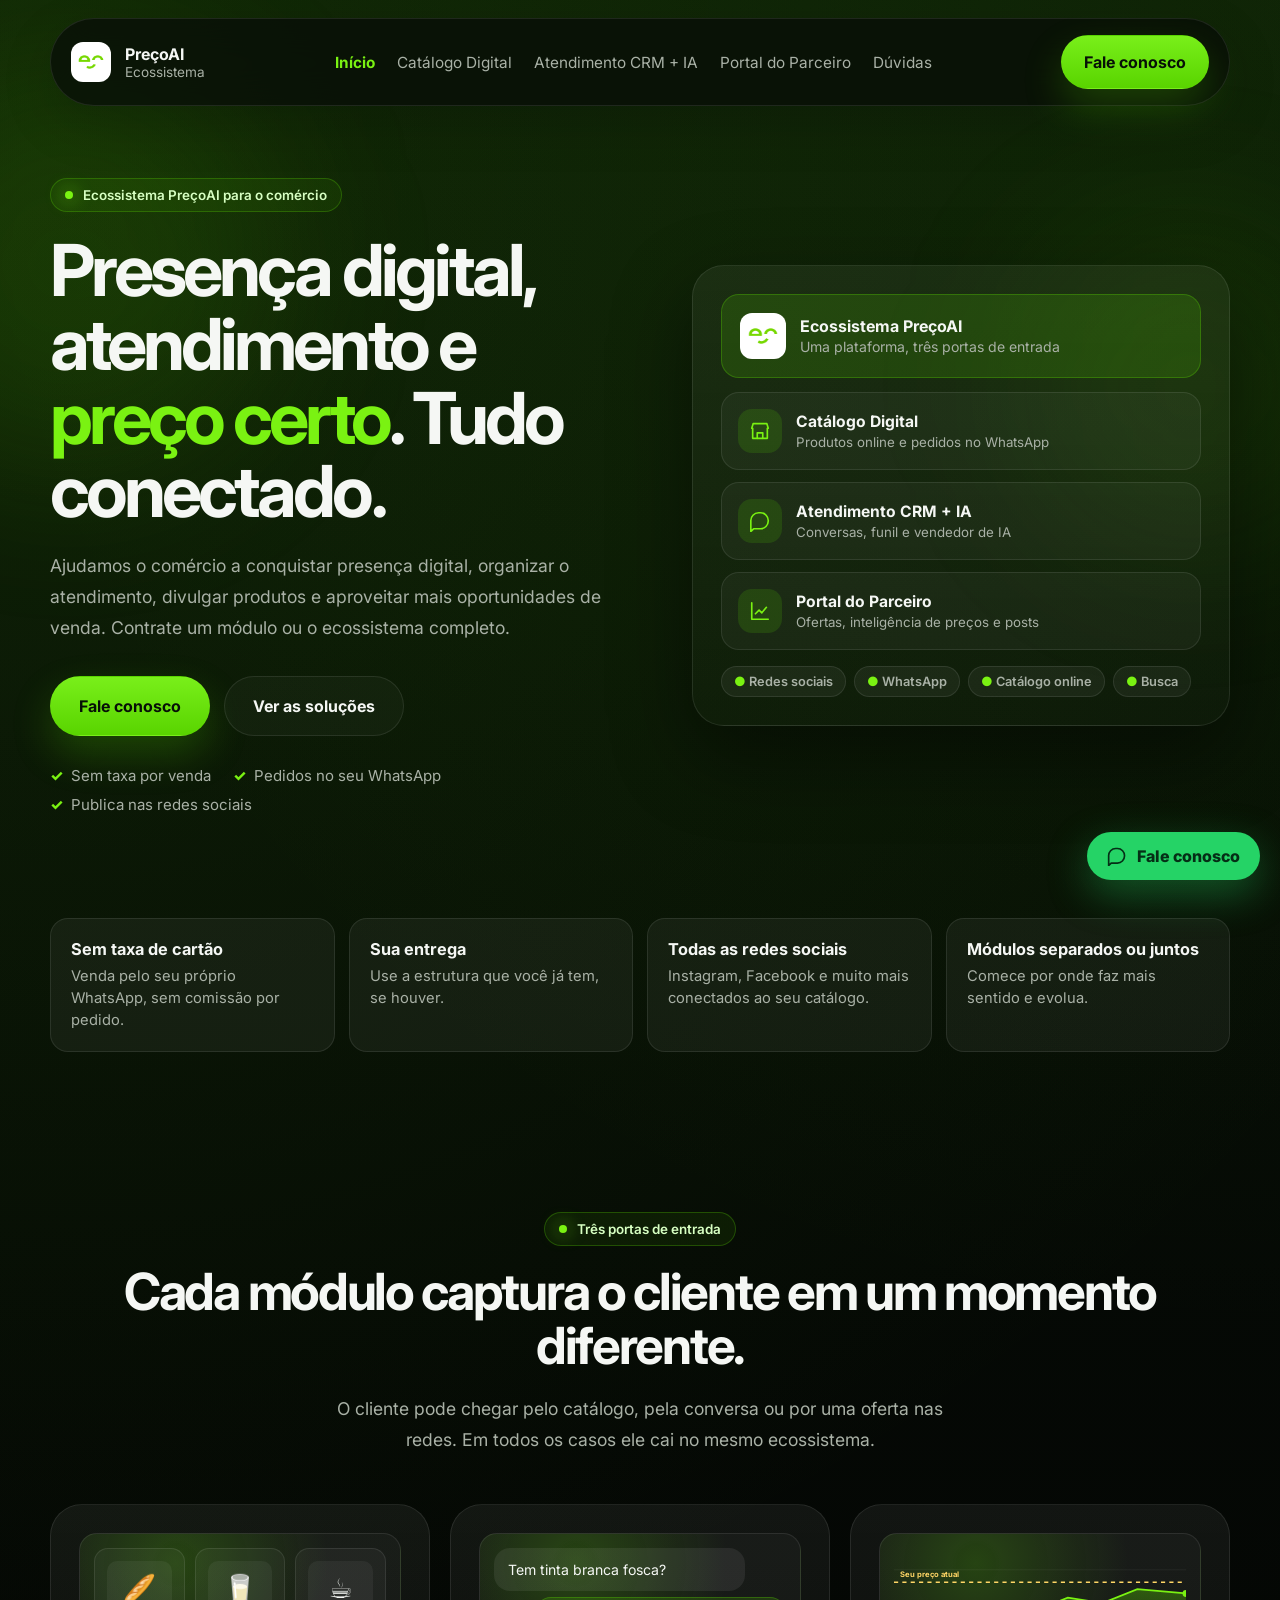
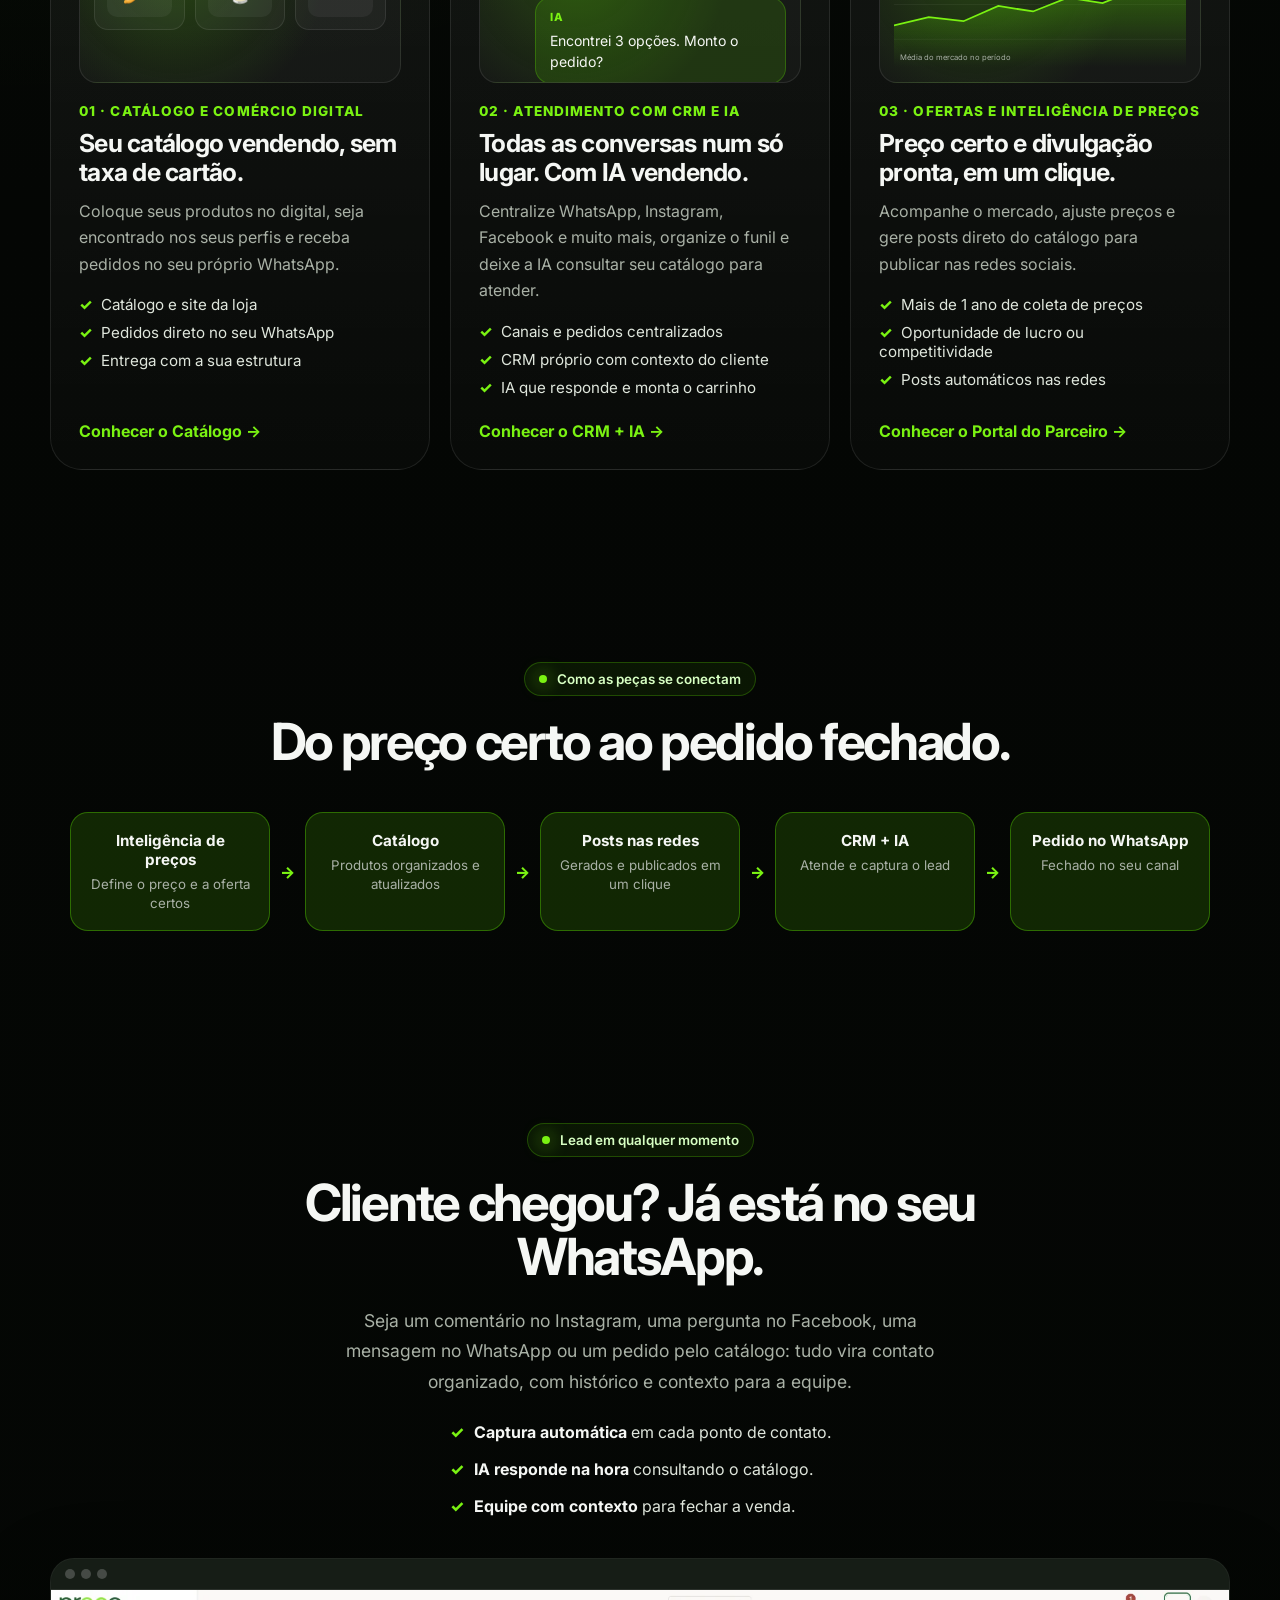
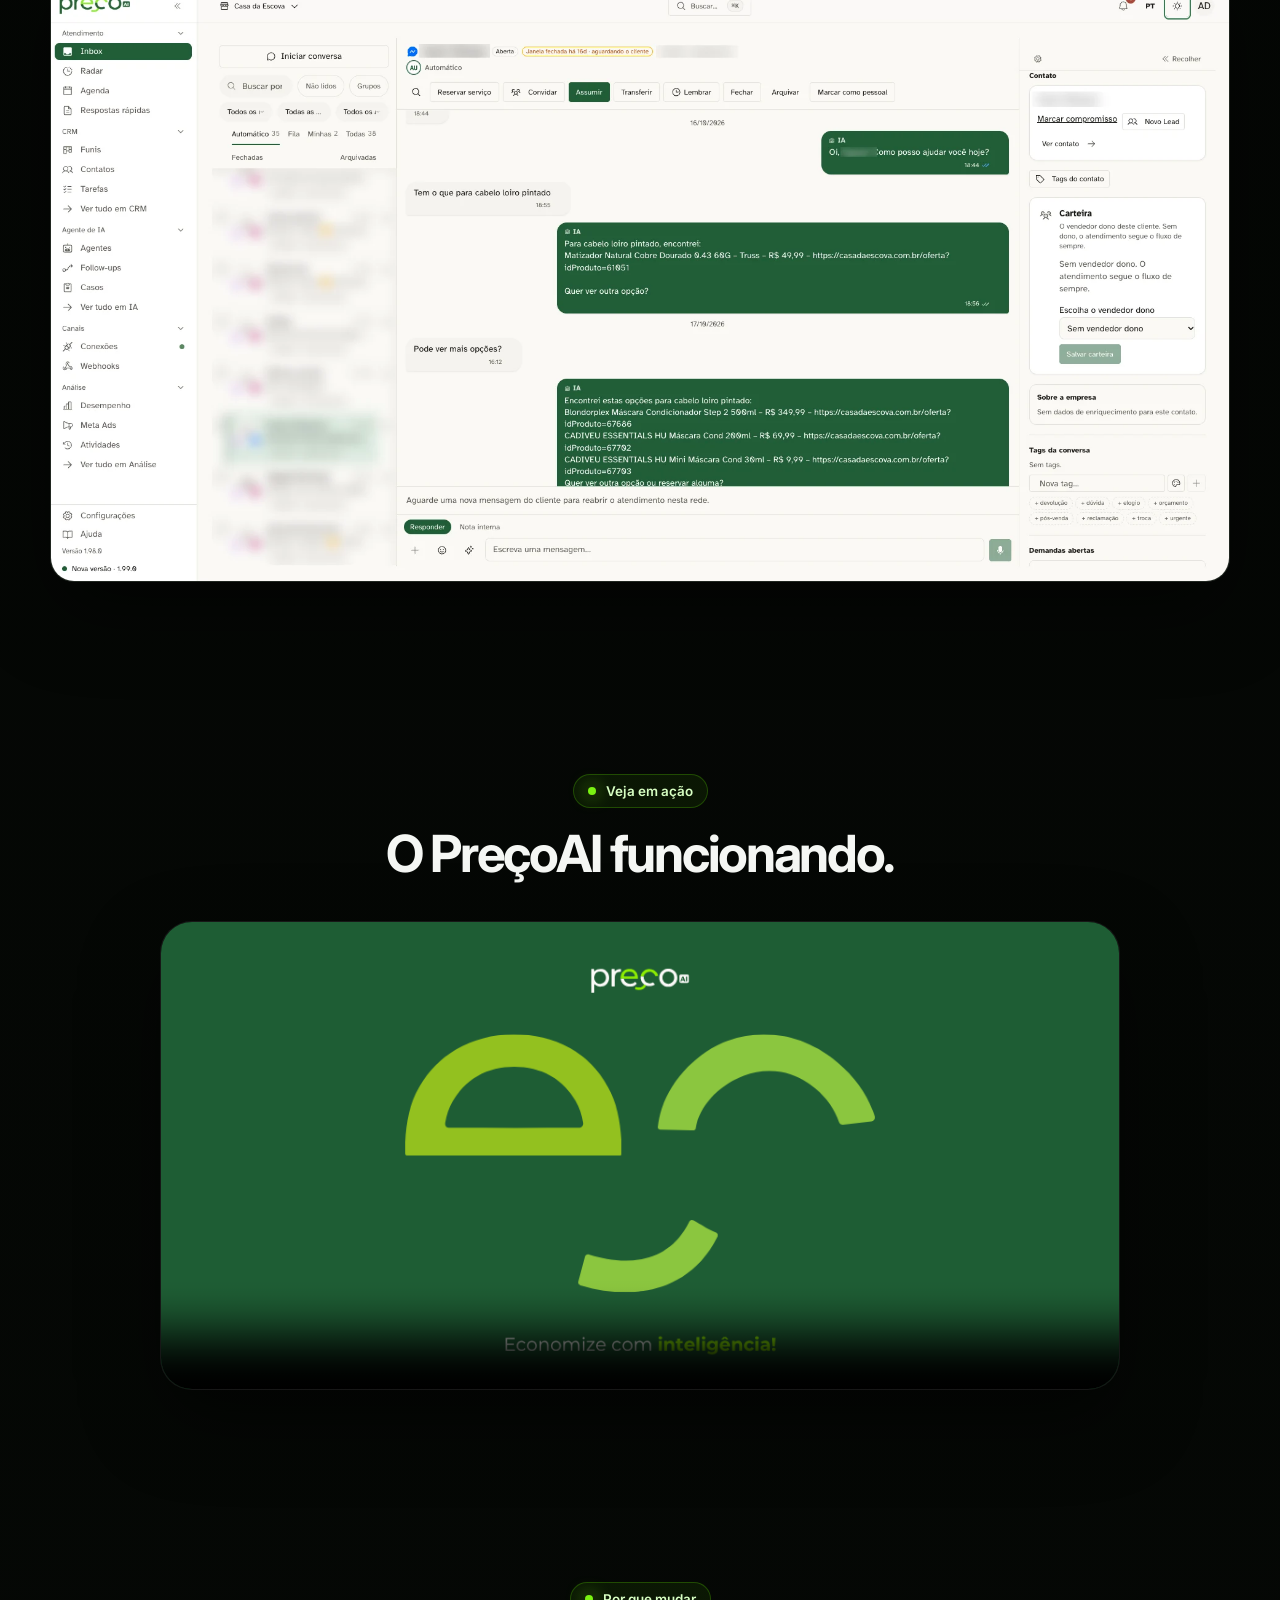
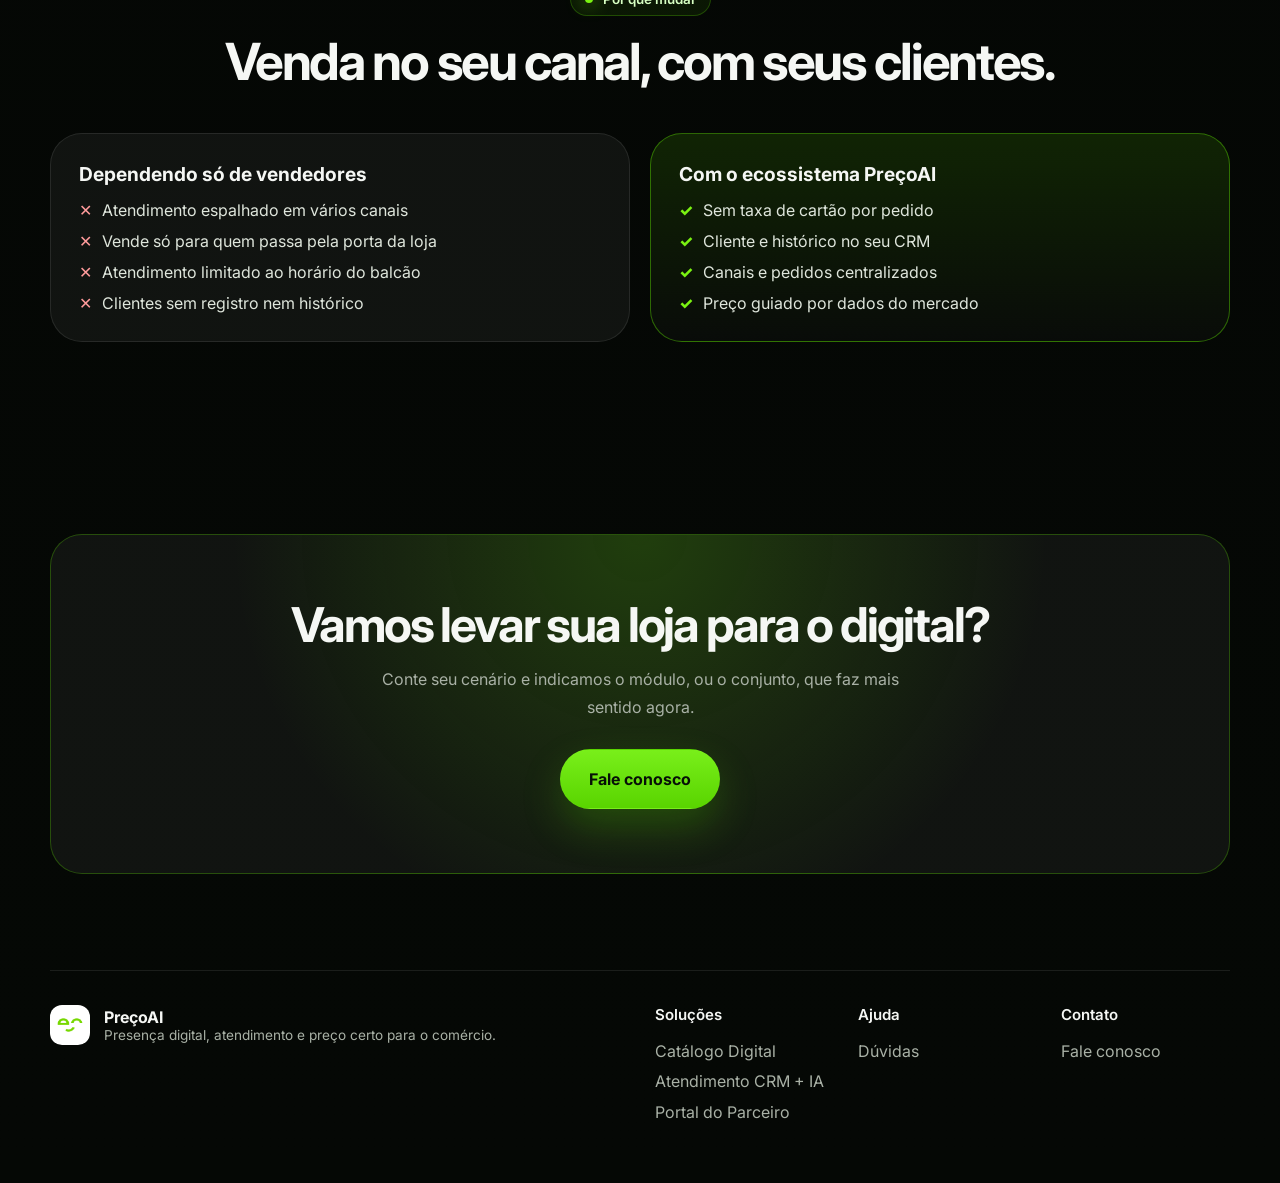
==== index.html @ 46232d94 "Home: card 'Por que mudar' passa a falar de quem depende só de vendedores no balcão Co-Authored-By: " ====
<!DOCTYPE html>
<html lang="pt-BR">
  <head>
    <meta charset="UTF-8" />
    <meta name="viewport" content="width=device-width, initial-scale=1.0" />
    <title>PreçoAI | Ecossistema para o comércio: catálogo, CRM com IA e preços</title>
    <meta name="description" content="Catálogo digital, atendimento com CRM e IA e inteligência de preços. Presença digital, atendimento organizado e mais vendas para o comércio." />
    <meta property="og:title" content="PreçoAI | Ecossistema para o comércio: catálogo, CRM com IA e preços" />
    <meta property="og:description" content="Catálogo digital, atendimento com CRM e IA e inteligência de preços. Presença digital, atendimento organizado e mais vendas para o comércio." />
    <meta property="og:type" content="website" />
    <meta property="og:image" content="./assets/capa-app.png" />
    <link rel="icon" type="image/png" href="./assets/favicon.png" />
    <link rel="preconnect" href="https://fonts.googleapis.com" />
    <link rel="preconnect" href="https://fonts.gstatic.com" crossorigin />
    <link href="https://fonts.googleapis.com/css2?family=Inter:wght@400;500;600;700;800&display=swap" rel="stylesheet" />
    <link rel="stylesheet" href="./styles.css" />
    <link rel="stylesheet" href="./ecossistema-home.css" />
  </head>
  <body>
    <div class="page-shell">
      <header class="topbar">
        <a class="brand" href="./index.html" aria-label="PreçoAI">
          <img src="./assets/favicon-wg.png" alt="" />
          <div><strong>PreçoAI</strong><span>Ecossistema</span></div>
        </a>
        <button class="menu-toggle" type="button" aria-expanded="false" aria-controls="main-navigation">Menu</button>
        <nav class="nav-links" id="main-navigation" aria-label="Navegação principal"><a href="./index.html" class="current" aria-current="page">Início</a><a href="./catalogo.html">Catálogo Digital</a><a href="./atendimento.html">Atendimento CRM + IA</a><a href="./precos.html">Portal do Parceiro</a><a href="./duvidas.html">Dúvidas</a></nav>
        <a class="button button-primary topbar-cta" href="https://wa.me/5595984042260?text=Ol%C3%A1%2C%20quero%20conhecer%20o%20ecossistema%20Pre%C3%A7oAI." target="_blank" rel="noreferrer">Fale conosco</a>
      </header>
      <main>

<section class="eco-wrap eco-hero">
  <div class="reveal">
    <span class="eco-kicker"><span class="eyebrow-dot"></span>Ecossistema PreçoAI para o comércio</span>
    <h1 class="eco-h1">Presença digital, atendimento e <span class="hl">preço certo</span>. Tudo conectado.</h1>
    <p class="eco-lead">Ajudamos o comércio a conquistar presença digital, organizar o atendimento, divulgar produtos e aproveitar mais oportunidades de venda. Contrate um módulo ou o ecossistema completo.</p>
    <div class="hero-actions">
      <a class="button button-primary button-large" href="https://wa.me/5595984042260?text=Ol%C3%A1%2C%20quero%20conhecer%20o%20ecossistema%20Pre%C3%A7oAI." target="_blank" rel="noreferrer">Fale conosco</a>
      <a class="button button-secondary button-large" href="#solucoes">Ver as soluções</a>
    </div>
    <div class="eco-trust"><span>Sem taxa por venda</span><span>Pedidos no seu WhatsApp</span><span>Publica nas redes sociais</span></div>
  </div>
  <div class="hub reveal reveal-delay" data-tilt>
    <div class="hub-core"><img src="./assets/favicon-wg.png" alt="" /><div><strong>Ecossistema PreçoAI</strong><span>Uma plataforma, três portas de entrada</span></div></div>
    <div class="hub-grid">
      <a class="hub-node" href="./catalogo.html"><span class="hub-ico"><svg viewBox="0 0 24 24" aria-hidden="true"><path d="M3 9l1.5-5h15L21 9"/><path d="M4 9v11h16V9"/><path d="M9 20v-6h6v6"/></svg></span><div><b>Catálogo Digital</b><small>Produtos online e pedidos no WhatsApp</small></div></a>
      <a class="hub-node" href="./atendimento.html"><span class="hub-ico"><svg viewBox="0 0 24 24" aria-hidden="true"><path d="M21 12a8.5 8.5 0 0 1-8.5 8.5H5l-3 3V12A8.5 8.5 0 0 1 10.5 3h2A8.5 8.5 0 0 1 21 12Z"/></svg></span><div><b>Atendimento CRM + IA</b><small>Conversas, funil e vendedor de IA</small></div></a>
      <a class="hub-node" href="./precos.html"><span class="hub-ico"><svg viewBox="0 0 24 24" aria-hidden="true"><path d="M3 3v18h18"/><path d="m7 15 4-4 3 3 5-6"/></svg></span><div><b>Portal do Parceiro</b><small>Ofertas, inteligência de preços e posts</small></div></a>
    </div>
    <div class="hub-leads"><span class="lead-pill">Redes sociais</span><span class="lead-pill">WhatsApp</span><span class="lead-pill">Catálogo online</span><span class="lead-pill">Busca</span></div>
  </div>
</section>

<section class="eco-wrap eco-section tight reveal">
  <div class="eco-strip">
    <div><b>Sem taxa de cartão</b><span>Venda pelo seu próprio WhatsApp, sem comissão por pedido.</span></div>
    <div><b>Sua entrega</b><span>Use a estrutura que você já tem, se houver.</span></div>
    <div><b>Todas as redes sociais</b><span>Instagram, Facebook e muito mais conectados ao seu catálogo.</span></div>
    <div><b>Módulos separados ou juntos</b><span>Comece por onde faz mais sentido e evolua.</span></div>
  </div>
</section>

<section class="eco-wrap eco-section" id="solucoes">
  <div class="eco-center reveal"><span class="eco-kicker"><span class="eyebrow-dot"></span>Três portas de entrada</span>
  <h2 class="eco-h2">Cada módulo captura o cliente em um momento diferente.</h2>
  <p class="eco-lead">O cliente pode chegar pelo catálogo, pela conversa ou por uma oferta nas redes. Em todos os casos ele cai no mesmo ecossistema.</p></div>
  <div class="pillars">
  <a class="pillar reveal" href="./catalogo.html">
    <div class="pillar-art"><div class="prod-grid"><div class="prod"><i>🥖</i></div><div class="prod"><i>🥛</i></div><div class="prod"><i>☕</i></div></div></div>
    <span class="pillar-num">01 · CATÁLOGO E COMÉRCIO DIGITAL</span>
    <h3>Seu catálogo vendendo, sem taxa de cartão.</h3>
    <p>Coloque seus produtos no digital, seja encontrado nos seus perfis e receba pedidos no seu próprio WhatsApp.</p>
    <ul><li>Catálogo e site da loja</li><li>Pedidos direto no seu WhatsApp</li><li>Entrega com a sua estrutura</li></ul>
    <span class="more">Conhecer o Catálogo →</span>
  </a>
  <a class="pillar reveal reveal-delay" href="./atendimento.html">
    <div class="pillar-art"><div class="msg in" style="margin-bottom:6px">Tem tinta branca fosca?</div><div class="msg ai"><small>IA</small>Encontrei 3 opções. Monto o pedido?</div></div>
    <span class="pillar-num">02 · ATENDIMENTO COM CRM E IA</span>
    <h3>Todas as conversas num só lugar. Com IA vendendo.</h3>
    <p>Centralize WhatsApp, Instagram, Facebook e muito mais, organize o funil e deixe a IA consultar seu catálogo para atender.</p>
    <ul><li>Canais e pedidos centralizados</li><li>CRM próprio com contexto do cliente</li><li>IA que responde e monta o carrinho</li></ul>
    <span class="more">Conhecer o CRM + IA →</span>
  </a>
  <a class="pillar reveal reveal-delay-2" href="./precos.html">
    <div class="pillar-art"><svg class="pricechart" style="height:120px" viewBox="0 0 420 170" role="img" aria-label="Exemplo ilustrativo: preço do mercado ao longo do período e preço atual da loja">
  <defs><linearGradient id="g" x1="0" x2="0" y1="0" y2="1"><stop offset="0" stop-color="#59d400" stop-opacity=".35"/><stop offset="1" stop-color="#59d400" stop-opacity="0"/></linearGradient></defs>
  <g stroke="rgba(255,255,255,.08)"><path d="M0 30h420M0 80h420M0 130h420"/></g>
  <path d="M0 110 L50 98 L100 104 L150 82 L200 90 L250 70 L300 78 L350 58 L420 64 L420 170 L0 170Z" fill="url(#g)"/>
  <path d="M0 110 L50 98 L100 104 L150 82 L200 90 L250 70 L300 78 L350 58 L420 64" fill="none" stroke="#7af212" stroke-width="2.5"/>
  <path d="M0 48 H420" stroke="#ffd666" stroke-width="2" stroke-dasharray="6 6"/>
  <circle cx="420" cy="64" r="5" fill="#7af212"/>
  <text x="8" y="40" fill="#ffd666" font-size="11" font-weight="700">Seu preço atual</text>
  <text x="8" y="160" fill="#a9b1a6" font-size="11">Média do mercado no período</text>
</svg></div>
    <span class="pillar-num">03 · OFERTAS E INTELIGÊNCIA DE PREÇOS</span>
    <h3>Preço certo e divulgação pronta, em um clique.</h3>
    <p>Acompanhe o mercado, ajuste preços e gere posts direto do catálogo para publicar nas redes sociais.</p>
    <ul><li>Mais de 1 ano de coleta de preços</li><li>Oportunidade de lucro ou competitividade</li><li>Posts automáticos nas redes</li></ul>
    <span class="more">Conhecer o Portal do Parceiro →</span>
  </a>
</div>
</section>

<section class="eco-wrap eco-section">
  <div class="eco-center reveal"><span class="eco-kicker"><span class="eyebrow-dot"></span>Como as peças se conectam</span>
  <h2 class="eco-h2">Do preço certo ao pedido fechado.</h2></div>
  <div class="flow reveal">
    <div class="flow-node a"><b>Inteligência de preços</b><small>Define o preço e a oferta certos</small></div><span class="flow-arrow">→</span>
    <div class="flow-node a"><b>Catálogo</b><small>Produtos organizados e atualizados</small></div><span class="flow-arrow">→</span>
    <div class="flow-node a"><b>Posts nas redes</b><small>Gerados e publicados em um clique</small></div><span class="flow-arrow">→</span>
    <div class="flow-node a"><b>CRM + IA</b><small>Atende e captura o lead</small></div><span class="flow-arrow">→</span>
    <div class="flow-node a"><b>Pedido no WhatsApp</b><small>Fechado no seu canal</small></div>
  </div>
</section>

<section class="eco-wrap eco-section">
  <div class="split stack">
    <div class="reveal"><span class="eco-kicker"><span class="eyebrow-dot"></span>Lead em qualquer momento</span>
      <h2 class="eco-h2">Cliente chegou? Já está no seu WhatsApp.</h2>
      <p class="eco-lead">Seja um comentário no Instagram, uma pergunta no Facebook, uma mensagem no WhatsApp ou um pedido pelo catálogo: tudo vira contato organizado, com histórico e contexto para a equipe.</p>
      <ul class="checks"><li><b>Captura automática</b> em cada ponto de contato.</li><li><b>IA responde na hora</b> consultando o catálogo.</li><li><b>Equipe com contexto</b> para fechar a venda.</li></ul>
    </div>
    <div class="reveal reveal-delay"><figure class="shot"><div class="shot-bar"><i></i><i></i><i></i></div><img src="./assets/crm-inbox.webp" alt="Inbox do PreçoAI com a IA atendendo um cliente" loading="lazy" width="1920" height="960" /></figure></div>
  </div>
</section>

<section class="eco-wrap eco-section">
  <div class="eco-center reveal"><span class="eco-kicker"><span class="eyebrow-dot"></span>Veja em ação</span>
  <h2 class="eco-h2">O PreçoAI funcionando.</h2></div>
  <div class="video-solo reveal"><div class="video-box"><video controls playsinline preload="metadata" poster="./assets/capa-app.png"><source src="./assets/videoyas.mp4" type="video/mp4" /></video></div></div>
</section>

<section class="eco-wrap eco-section">
  <div class="eco-center reveal"><span class="eco-kicker"><span class="eyebrow-dot"></span>Por que mudar</span>
  <h2 class="eco-h2">Venda no seu canal, com seus clientes.</h2></div>
  <div class="vs reveal">
    <div><h3>Dependendo só de vendedores</h3><ul><li>Atendimento espalhado em vários canais</li><li>Vende só para quem passa pela porta da loja</li><li>Atendimento limitado ao horário do balcão</li><li>Clientes sem registro nem histórico</li></ul></div>
    <div class="win"><h3>Com o ecossistema PreçoAI</h3><ul><li>Sem taxa de cartão por pedido</li><li>Cliente e histórico no seu CRM</li><li>Canais e pedidos centralizados</li><li>Preço guiado por dados do mercado</li></ul></div>
  </div>
</section>

<section class="eco-section"><div class="eco-wrap reveal"><div class="eco-cta">
  <h2>Vamos levar sua loja para o digital?</h2><p>Conte seu cenário e indicamos o módulo, ou o conjunto, que faz mais sentido agora.</p>
  <a class="button button-primary button-large" href="https://wa.me/5595984042260?text=Ol%C3%A1%2C%20quero%20conhecer%20o%20ecossistema%20Pre%C3%A7oAI." target="_blank" rel="noreferrer">Fale conosco</a>
</div></div></section>

      </main>
      <footer class="footer">
        <div class="footer-brand"><img src="./assets/favicon-wg.png" alt="" /><div><strong>PreçoAI</strong><span>Presença digital, atendimento e preço certo para o comércio.</span></div></div>
        <div class="footer-columns">
          <div><span>Soluções</span><a href="./catalogo.html">Catálogo Digital</a><a href="./atendimento.html">Atendimento CRM + IA</a><a href="./precos.html">Portal do Parceiro</a></div>
          <div><span>Ajuda</span><a href="./duvidas.html">Dúvidas</a></div>
          <div><span>Contato</span><a href="https://wa.me/5595984042260?text=Ol%C3%A1%2C%20quero%20falar%20com%20o%20Pre%C3%A7oAI." target="_blank" rel="noreferrer">Fale conosco</a></div>
        </div>
      </footer>
    </div>
    <a class="wa-float" href="https://wa.me/5595984042260?text=Ol%C3%A1%2C%20quero%20conhecer%20o%20ecossistema%20Pre%C3%A7oAI." target="_blank" rel="noreferrer" aria-label="Fale conosco pelo WhatsApp">
      <svg width="20" height="20" viewBox="0 0 24 24" fill="none" stroke="currentColor" stroke-width="2" stroke-linecap="round" stroke-linejoin="round" aria-hidden="true"><path d="M21 12a8.5 8.5 0 0 1-8.5 8.5H5l-3 3V12A8.5 8.5 0 0 1 10.5 3h2A8.5 8.5 0 0 1 21 12Z"/></svg><span>Fale conosco</span>
    </a>
    <script src="./script.js"></script>
  </body>
</html>
---- styles.css ----
:root {
  --bg: #050805;
  --surface: rgba(10, 16, 10, 0.78);
  --surface-strong: #0d130d;
  --surface-soft: rgba(255, 255, 255, 0.05);
  --text: #f5f7f4;
  --muted: #a9b1a6;
  --line: rgba(255, 255, 255, 0.09);
  --accent: #59d400;
  --accent-strong: #7af212;
  --accent-soft: rgba(89, 212, 0, 0.16);
  --accent-glow: rgba(89, 212, 0, 0.3);
  --shadow: 0 30px 80px rgba(0, 0, 0, 0.45);
  --radius-xl: 32px;
  --radius-lg: 24px;
  --radius-md: 18px;
  --radius-sm: 14px;
  --content-width: 1180px;
}

*,
*::before,
*::after {
  box-sizing: border-box;
}

html {
  scroll-behavior: smooth;
}

body {
  margin: 0;
  font-family: "Inter", "SF Pro Display", system-ui, sans-serif;
  background:
    radial-gradient(circle at top left, rgba(89, 212, 0, 0.12), transparent 28%),
    radial-gradient(circle at top right, rgba(89, 212, 0, 0.08), transparent 22%),
    linear-gradient(180deg, #071007 0%, #040604 30%, #050805 100%);
  color: var(--text);
}

img {
  display: block;
  max-width: 100%;
}

a {
  color: inherit;
  text-decoration: none;
}

button {
  font: inherit;
}

.icon-sprite {
  position: absolute;
  width: 0;
  height: 0;
  overflow: hidden;
}

.page-shell {
  position: relative;
  overflow: hidden;
}

.page-shell::before,
.page-shell::after {
  content: "";
  position: fixed;
  inset: auto;
  z-index: -1;
  pointer-events: none;
  border-radius: 999px;
  filter: blur(80px);
}

.page-shell::before {
  width: 420px;
  height: 420px;
  top: 6%;
  left: -140px;
  background: rgba(89, 212, 0, 0.12);
}

.page-shell::after {
  width: 340px;
  height: 340px;
  right: -80px;
  top: 24%;
  background: rgba(89, 212, 0, 0.08);
}

.topbar,
.section,
.proof-strip,
.footer {
  width: min(calc(100% - 40px), var(--content-width));
  margin-inline: auto;
}

.topbar {
  position: sticky;
  top: 18px;
  z-index: 20;
  display: flex;
  align-items: center;
  justify-content: space-between;
  gap: 20px;
  padding: 16px 20px;
  margin-top: 18px;
  background: rgba(7, 12, 7, 0.72);
  backdrop-filter: blur(18px);
  border: 1px solid var(--line);
  border-radius: 999px;
  box-shadow: 0 18px 50px rgba(0, 0, 0, 0.18);
}

.menu-toggle {
  display: none;
  border: 1px solid var(--line);
  border-radius: 999px;
  padding: 10px 14px;
  background: rgba(255, 255, 255, 0.04);
  color: var(--text);
  font-weight: 700;
}

.home-hero {
  min-height: calc(100vh - 112px);
}

.home-banner {
  width: min(calc(100% - 44px), var(--content-width));
  margin: 28px auto 0;
  overflow: hidden;
  border: 1px solid var(--line);
  border-radius: var(--radius-xl);
  background: rgba(255, 255, 255, 0.04);
}

.home-banner img {
  display: block;
  width: 100%;
  height: auto;
  object-fit: cover;
}

.hero-note {
  display: flex;
  align-items: center;
  gap: 10px;
  margin-top: 24px;
  color: var(--muted);
  font-size: 0.92rem;
}

.home-hero-visual {
  position: relative;
  min-height: 580px;
}

.offer-dashboard {
  position: absolute;
  inset: 7% 0 auto 5%;
  z-index: 2;
  padding: 24px;
  border-radius: var(--radius-xl);
  background: rgba(8, 14, 8, 0.92);
  backdrop-filter: blur(22px);
}

.offer-dashboard-header,
.offer-row,
.offer-highlight,
.search-bar {
  display: flex;
  align-items: center;
}

.offer-dashboard-header {
  justify-content: space-between;
  gap: 14px;
}

.offer-dashboard-header > span:last-child,
.offer-row span,
.offer-highlight span,
.offer-highlight small {
  color: var(--muted);
  font-size: 0.82rem;
}

.search-bar {
  gap: 10px;
  margin-top: 24px;
  padding: 15px 16px;
  border: 1px solid var(--line);
  border-radius: 16px;
  color: var(--muted);
  background: rgba(255, 255, 255, 0.04);
}

.search-bar span {
  color: var(--accent-strong);
  font-size: 1.25rem;
}

.offer-highlight {
  gap: 16px;
  margin-top: 16px;
  padding: 18px;
  border: 1px solid rgba(89, 212, 0, 0.2);
  border-radius: 20px;
  background: linear-gradient(135deg, rgba(89, 212, 0, 0.16), rgba(255, 255, 255, 0.03));
}

.offer-highlight strong,
.offer-highlight small {
  display: block;
}

.offer-highlight strong {
  margin-top: 4px;
  font-size: 1.05rem;
}

.offer-highlight small {
  margin-top: 6px;
  line-height: 1.5;
}

.offer-icon,
.offer-avatar,
.journey-icon {
  display: grid;
  place-items: center;
  flex: 0 0 auto;
  border-radius: 15px;
  background: rgba(89, 212, 0, 0.12);
  border: 1px solid rgba(89, 212, 0, 0.18);
}

.offer-icon {
  width: 52px;
  height: 52px;
  font-size: 1.5rem;
}

.offer-list {
  display: grid;
  gap: 10px;
  margin-top: 16px;
}

.offer-row {
  gap: 12px;
  padding: 12px;
  border-radius: 16px;
  background: rgba(255, 255, 255, 0.035);
}

.offer-avatar {
  width: 42px;
  height: 42px;
}

.offer-row div:nth-child(2) {
  min-width: 0;
  flex: 1;
}

.offer-row strong,
.offer-row span {
  display: block;
}

.offer-row span {
  margin-top: 4px;
  white-space: nowrap;
  overflow: hidden;
  text-overflow: ellipsis;
}

.offer-row b {
  color: #d7ffc2;
  font-size: 0.78rem;
  white-space: nowrap;
}

.audience-split,
.journey-grid,
.home-links-grid {
  display: grid;
  gap: 18px;
}

.audience-split {
  grid-template-columns: repeat(2, minmax(0, 1fr));
}

.audience-panel {
  min-height: 310px;
  padding: 32px;
  border: 1px solid var(--line);
  border-radius: var(--radius-lg);
  background: linear-gradient(180deg, rgba(255, 255, 255, 0.05), rgba(255, 255, 255, 0.025));
  box-shadow: var(--shadow);
}

.audience-panel-accent {
  background: linear-gradient(180deg, rgba(89, 212, 0, 0.17), rgba(255, 255, 255, 0.025));
}

.panel-kicker {
  display: block;
  margin-top: 22px;
  color: #d7ffc2;
  font-size: 0.86rem;
  font-weight: 700;
}

.audience-panel h3 {
  max-width: 430px;
  margin: 10px 0 0;
  font-size: clamp(1.7rem, 3vw, 2.5rem);
  letter-spacing: -0.04em;
}

.audience-panel p {
  max-width: 500px;
  margin: 14px 0 0;
  color: var(--muted);
  line-height: 1.7;
}

.text-link {
  display: inline-flex;
  gap: 8px;
  margin-top: 22px;
  color: #d7ffc2;
  font-weight: 700;
}

.journey-grid {
  grid-template-columns: repeat(4, minmax(0, 1fr));
}

.journey-card {
  position: relative;
  min-height: 250px;
  padding: 24px;
  border: 1px solid var(--line);
  border-radius: var(--radius-lg);
  background: linear-gradient(180deg, rgba(255, 255, 255, 0.05), rgba(255, 255, 255, 0.025));
}

.journey-card > span {
  position: absolute;
  top: 18px;
  right: 20px;
  color: rgba(255, 255, 255, 0.14);
  font-size: 2.2rem;
  font-weight: 800;
}

.journey-icon {
  width: 50px;
  height: 50px;
  font-size: 1.35rem;
}

.journey-card h3 {
  margin: 24px 0 0;
  font-size: 1.2rem;
}

.journey-card p {
  margin: 12px 0 0;
  color: var(--muted);
  line-height: 1.65;
}

.home-links-grid {
  grid-template-columns: repeat(5, minmax(0, 1fr));
}

.home-video-section {
  padding-top: 0;
}

.home-video {
  display: block;
  width: min(100%, 1120px);
  margin: 0 auto;
  aspect-ratio: 16 / 9;
  object-fit: cover;
  border: 1px solid var(--line);
  border-radius: var(--radius-xl);
  background: #050705;
}

.home-link-card {
  min-height: 220px;
  padding: 24px;
  border: 1px solid var(--line);
  border-radius: var(--radius-lg);
  background: linear-gradient(180deg, rgba(255, 255, 255, 0.05), rgba(255, 255, 255, 0.025));
  transition: transform 180ms ease, border-color 180ms ease, background 180ms ease;
}

.home-link-card:hover {
  transform: translateY(-4px);
  border-color: rgba(89, 212, 0, 0.34);
  background: linear-gradient(180deg, rgba(89, 212, 0, 0.1), rgba(255, 255, 255, 0.03));
}

.home-link-card > span {
  color: #d7ffc2;
  font-size: 0.82rem;
  font-weight: 700;
}

.home-link-card h3 {
  margin: 32px 0 0;
  font-size: 1.2rem;
}

.home-link-card p {
  min-height: 60px;
  margin: 12px 0 0;
  color: var(--muted);
  line-height: 1.6;
}

.home-link-card strong {
  display: block;
  margin-top: 18px;
  color: #d7ffc2;
  font-size: 0.9rem;
}

.content-page {
  padding-top: 72px;
}

.content-hero {
  max-width: 820px;
  padding-bottom: 58px;
}

.content-hero h1 {
  margin: 20px 0 0;
  max-width: 800px;
  font-size: clamp(2.8rem, 6vw, 5.5rem);
  line-height: 1.02;
  letter-spacing: -0.06em;
}

.content-hero p {
  max-width: 700px;
  margin: 24px 0 0;
  color: var(--muted);
  font-size: 1.1rem;
  line-height: 1.75;
}

.info-grid,
.plan-grid,
.faq-grid {
  display: grid;
  grid-template-columns: repeat(3, minmax(0, 1fr));
  gap: 18px;
}

.info-card,
.plan-card,
.faq-card {
  padding: 28px;
  border: 1px solid var(--line);
  border-radius: var(--radius-lg);
  background: linear-gradient(180deg, rgba(255, 255, 255, 0.05), rgba(255, 255, 255, 0.025));
  box-shadow: var(--shadow);
}

.info-card h2,
.info-card h3,
.plan-card h2,
.faq-card h2 {
  margin: 18px 0 0;
  font-size: 1.45rem;
  letter-spacing: -0.03em;
}

.info-card p,
.plan-card p,
.faq-card p {
  margin: 12px 0 0;
  color: var(--muted);
  line-height: 1.7;
}

.info-card ul,
.plan-card ul {
  display: grid;
  gap: 10px;
  margin: 20px 0 0;
  padding: 0;
  list-style: none;
}

.info-card li,
.plan-card li {
  position: relative;
  padding-left: 20px;
  color: var(--muted);
  line-height: 1.5;
}

.info-card li::before,
.plan-card li::before {
  content: "✓";
  position: absolute;
  left: 0;
  color: var(--accent-strong);
}

.plan-grid {
  grid-template-columns: repeat(3, minmax(0, 1fr));
}

.plan-card {
  min-height: 390px;
}

.plan-card.featured {
  border-color: rgba(89, 212, 0, 0.38);
  background: linear-gradient(180deg, rgba(89, 212, 0, 0.16), rgba(255, 255, 255, 0.025));
}

.plan-limit {
  display: block;
  margin-top: 20px;
  color: var(--text);
  font-size: 1.6rem;
  font-weight: 800;
  letter-spacing: -0.04em;
}

.page-cta {
  margin-top: 34px;
}

.faq-grid {
  grid-template-columns: repeat(2, minmax(0, 1fr));
}

.faq-card h2 {
  font-size: 1.15rem;
}

.simple-footer-cta {
  margin-top: 22px;
}

@media (max-width: 920px) {
  .info-grid,
  .plan-grid,
  .faq-grid {
    grid-template-columns: 1fr;
  }
}

.brand,
.footer-brand {
  display: flex;
  align-items: center;
  gap: 14px;
}

.brand img,
.footer-brand img {
  width: 40px;
  height: 40px;
  border-radius: 12px;
}

.brand strong,
.footer-brand strong {
  display: block;
  font-size: 1rem;
}

.brand span,
.footer-brand span {
  display: block;
  color: var(--muted);
  font-size: 0.85rem;
}

.nav-links {
  display: flex;
  align-items: center;
  gap: 22px;
  color: var(--muted);
  font-size: 0.96rem;
}

.nav-links a:hover {
  color: var(--text);
}

.section {
  padding: 110px 0;
}

.hero {
  display: grid;
  grid-template-columns: 1.02fr 0.98fr;
  align-items: center;
  min-height: calc(100vh - 112px);
  gap: 48px;
  padding-top: 48px;
}

.hero-copy {
  max-width: 610px;
}

.eyebrow,
.section-kicker,
.pill,
.comparison-label {
  display: inline-flex;
  align-items: center;
  gap: 10px;
  padding: 8px 14px;
  border-radius: 999px;
  border: 1px solid rgba(89, 212, 0, 0.25);
  background: rgba(89, 212, 0, 0.08);
  color: #d7ffc2;
  font-size: 0.84rem;
  font-weight: 600;
  letter-spacing: 0.01em;
}

.eyebrow-dot,
.status-dot {
  width: 8px;
  height: 8px;
  border-radius: 50%;
  background: var(--accent-strong);
  box-shadow: 0 0 18px var(--accent-strong);
}

.hero h1,
.section-heading h2,
.final-cta-card h2 {
  margin: 20px 0 0;
  line-height: 1.02;
  letter-spacing: -0.05em;
}

.hero h1 {
  font-size: clamp(3.4rem, 7vw, 6.2rem);
}

.hero-subtitle,
.section-heading p,
.final-cta-card p,
.pricing-header p,
.investment-card p {
  color: var(--muted);
  font-size: 1.08rem;
  line-height: 1.7;
}

.hero-subtitle {
  margin: 24px 0 0;
  max-width: 580px;
}

.hero-actions {
  display: flex;
  gap: 14px;
  flex-wrap: wrap;
  margin-top: 32px;
}

.button {
  display: inline-flex;
  align-items: center;
  justify-content: center;
  gap: 10px;
  min-height: 54px;
  padding: 0 22px;
  border-radius: 999px;
  border: 1px solid transparent;
  font-weight: 700;
  transition: transform 180ms ease, box-shadow 180ms ease, border-color 180ms ease,
    background 180ms ease;
}

.button svg {
  width: 18px;
  height: 18px;
  stroke: currentColor;
  fill: none;
  stroke-width: 1.8;
  stroke-linecap: round;
  stroke-linejoin: round;
}

.button:hover {
  transform: translateY(-1px);
}

.button-primary {
  background: linear-gradient(180deg, #79ef1a 0%, #59d400 100%);
  color: #071007;
  box-shadow: 0 18px 40px rgba(89, 212, 0, 0.24);
}

.button-primary:hover {
  box-shadow: 0 22px 46px rgba(89, 212, 0, 0.32);
}

.button-secondary {
  border-color: var(--line);
  background: rgba(255, 255, 255, 0.03);
  color: var(--text);
}

.button-secondary:hover {
  border-color: rgba(89, 212, 0, 0.3);
  background: rgba(89, 212, 0, 0.08);
}

.button-large {
  min-height: 60px;
  padding-inline: 28px;
}

.hero-metrics {
  display: grid;
  grid-template-columns: repeat(3, minmax(0, 1fr));
  gap: 14px;
  margin-top: 36px;
}

.metric-card,
.proof-card,
.bento-card,
.flow-card,
.comparison-card,
.audience-card,
.module-chip,
.investment-card,
.final-cta-card,
.screen-card,
.pricing-table,
.glass-card {
  background: linear-gradient(180deg, rgba(255, 255, 255, 0.05), rgba(255, 255, 255, 0.025));
  border: 1px solid var(--line);
  box-shadow: var(--shadow);
}

.metric-card {
  padding: 18px;
  border-radius: var(--radius-md);
}

.metric-card strong {
  display: block;
  font-size: 0.95rem;
}

.metric-card span {
  display: block;
  margin-top: 8px;
  color: var(--muted);
  line-height: 1.6;
  font-size: 0.92rem;
}

.hero-visual {
  position: relative;
  min-height: 720px;
}

.visual-glow {
  position: absolute;
  inset: 8% 12% auto auto;
  width: 320px;
  height: 320px;
  border-radius: 50%;
  background: radial-gradient(circle, rgba(89, 212, 0, 0.42), transparent 70%);
  filter: blur(40px);
}

.conversation-card {
  position: absolute;
  top: 12%;
  left: 0;
  z-index: 3;
  width: min(100%, 420px);
  padding: 24px;
  border-radius: var(--radius-xl);
  background: rgba(8, 14, 8, 0.92);
  backdrop-filter: blur(22px);
  border: 1px solid rgba(255, 255, 255, 0.08);
}

.conversation-header,
.order-summary,
.screen-card-top,
.cart-header,
.pricing-header {
  display: flex;
  align-items: center;
  justify-content: space-between;
  gap: 14px;
}

.conversation-header span:last-child,
.screen-card-top span {
  color: var(--muted);
  font-size: 0.86rem;
}

.status-pill {
  display: inline-flex;
  align-items: center;
  gap: 10px;
  font-size: 0.82rem;
  color: #d7ffc2;
}

.chat-stream {
  margin-top: 24px;
  display: grid;
  gap: 12px;
}

.chat-bubble {
  max-width: 88%;
  padding: 16px 18px;
  border-radius: 18px;
  line-height: 1.65;
}

.chat-user {
  justify-self: end;
  background: rgba(89, 212, 0, 0.16);
}

.chat-ai {
  background: rgba(255, 255, 255, 0.05);
  color: var(--text);
}

.product-inline-list {
  display: grid;
  gap: 12px;
  margin-top: 22px;
}

.product-inline {
  display: grid;
  grid-template-columns: 46px 1fr auto;
  align-items: center;
  gap: 12px;
  padding: 14px;
  border-radius: 18px;
  background: rgba(255, 255, 255, 0.035);
  border: 1px solid rgba(255, 255, 255, 0.06);
}

.product-inline strong,
.demo-product-card strong,
.cart-item strong,
.flow-card h3,
.bento-card h3,
.pricing-table h3,
.investment-card h3,
.final-cta-card h2 {
  font-weight: 700;
}

.product-inline span,
.demo-product-card small,
.cart-item small,
.bento-card p,
.flow-card p,
.conversation-line p,
.demo-step p,
.whatsapp-ready p,
.audience-card span,
.module-chip,
.feature-list li,
.limit-list li,
.comparison-card li {
  color: var(--muted);
}

.product-inline em {
  font-style: normal;
  font-size: 0.8rem;
  color: #d7ffc2;
  padding: 8px 10px;
  border-radius: 999px;
  background: rgba(89, 212, 0, 0.12);
}

.product-swatch,
.paint-preview,
.cart-thumb {
  border-radius: 14px;
  background: linear-gradient(135deg, #ffffff 0%, #d9e1e7 100%);
  border: 1px solid rgba(0, 0, 0, 0.06);
}

.product-emoji {
  width: 46px;
  height: 46px;
  display: grid;
  place-items: center;
  border-radius: 14px;
  background: linear-gradient(180deg, rgba(89, 212, 0, 0.16), rgba(89, 212, 0, 0.06));
  border: 1px solid rgba(89, 212, 0, 0.16);
  box-shadow: inset 0 1px 0 rgba(255, 255, 255, 0.06);
  font-size: 1.45rem;
}

.product-swatch {
  width: 46px;
  height: 46px;
}

.swatch-white,
.preview-snow {
  background: linear-gradient(135deg, #ffffff 0%, #eceff2 100%);
}

.swatch-ice,
.preview-cloud {
  background: linear-gradient(135deg, #f2f4f7 0%, #cfd5db 100%);
}

.preview-graphite {
  background: linear-gradient(135deg, #262e27 0%, #59625a 100%);
}

.order-summary {
  margin-top: 22px;
  padding-top: 22px;
  border-top: 1px solid var(--line);
}

.order-summary span,
.cart-footer small {
  display: block;
  color: var(--muted);
  font-size: 0.84rem;
}

.order-summary strong,
.cart-footer strong {
  display: block;
  margin-top: 5px;
}

.order-summary button,
.demo-product-card button,
.cart-footer button {
  border: 0;
  border-radius: 999px;
  padding: 12px 16px;
  background: linear-gradient(180deg, #79ef1a 0%, #59d400 100%);
  color: #071007;
  font-weight: 700;
}

.device-stage {
  position: absolute;
  right: 0;
  bottom: 0;
  width: min(100%, 520px);
}

.device-frame {
  position: relative;
  overflow: hidden;
  border-radius: 38px;
  border: 1px solid rgba(255, 255, 255, 0.08);
  background: linear-gradient(180deg, rgba(4, 8, 4, 0.92), rgba(8, 14, 8, 0.88));
  padding: 16px;
}

.device-frame img,
.screen-card img {
  width: 100%;
  border-radius: 28px;
  object-fit: cover;
  box-shadow: 0 24px 60px rgba(0, 0, 0, 0.32);
}

.floating-tag {
  position: absolute;
  z-index: 4;
  display: inline-flex;
  align-items: center;
  gap: 10px;
  padding: 14px 16px;
  border-radius: 999px;
  background: rgba(10, 18, 10, 0.86);
  border: 1px solid rgba(89, 212, 0, 0.18);
  box-shadow: 0 20px 50px rgba(0, 0, 0, 0.32);
  color: #dcffc8;
  font-size: 0.86rem;
}

.floating-tag svg,
.icon-badge svg,
.audience-card svg,
.module-chip svg,
.comparison-card svg {
  width: 18px;
  height: 18px;
  stroke: currentColor;
  fill: none;
  stroke-width: 1.8;
  stroke-linecap: round;
  stroke-linejoin: round;
}

.floating-tag-top {
  top: -18px;
  right: 20px;
}

.floating-tag-bottom {
  bottom: 24px;
  left: -18px;
}

.proof-strip {
  display: grid;
  grid-template-columns: repeat(3, minmax(0, 1fr));
  gap: 18px;
  margin-top: -10px;
}

.proof-card {
  padding: 24px 26px;
  border-radius: 24px;
}

.proof-card span {
  display: block;
  color: #d7ffc2;
  font-size: 0.84rem;
  font-weight: 600;
  letter-spacing: 0.01em;
}

.proof-card strong {
  display: block;
  margin-top: 12px;
  font-size: 1.08rem;
  line-height: 1.5;
}

.section-heading {
  max-width: 760px;
  margin-bottom: 42px;
}

.section-heading h2 {
  font-size: clamp(2.1rem, 4vw, 3.7rem);
}

.flow-grid {
  display: grid;
  grid-template-columns: repeat(4, minmax(0, 1fr));
  gap: 18px;
}

.flow-card,
.bento-card,
.audience-card,
.module-chip,
.comparison-card,
.pricing-table,
.investment-card,
.final-cta-card,
.screen-card {
  border-radius: var(--radius-lg);
}

.flow-card {
  position: relative;
  padding: 28px;
  min-height: 280px;
}

.step-number {
  position: absolute;
  top: 24px;
  right: 24px;
  font-size: 3rem;
  font-weight: 800;
  letter-spacing: -0.06em;
  color: rgba(255, 255, 255, 0.06);
}

.icon-badge {
  width: 52px;
  height: 52px;
  border-radius: 16px;
  display: grid;
  place-items: center;
  color: #d7ffc2;
  background: rgba(89, 212, 0, 0.12);
  border: 1px solid rgba(89, 212, 0, 0.18);
}

.flow-card h3,
.bento-card h3 {
  margin: 18px 0 0;
  font-size: 1.22rem;
  line-height: 1.35;
}

.flow-card p,
.bento-card p {
  margin: 14px 0 0;
  line-height: 1.7;
}

.bento-grid {
  display: grid;
  grid-template-columns: repeat(4, minmax(0, 1fr));
  gap: 18px;
}

.bento-card {
  min-height: 220px;
  padding: 26px;
}

.bento-card-large {
  grid-column: span 2;
  grid-row: span 2;
  display: grid;
  gap: 22px;
}

.bento-shot-stack {
  display: grid;
  grid-template-columns: 1fr 1fr;
  gap: 14px;
}

.bento-shot-stack img {
  height: 100%;
  min-height: 320px;
  object-fit: cover;
  border-radius: 24px;
}

.demo-layout {
  display: grid;
  grid-template-columns: 1.08fr 0.92fr;
  gap: 22px;
  align-items: start;
}

.demo-conversation {
  padding: 28px;
  border-radius: 28px;
  backdrop-filter: blur(18px);
}

.conversation-line span,
.demo-step span,
.whatsapp-ready span,
.cart-header span {
  display: block;
  color: #d7ffc2;
  font-size: 0.84rem;
  font-weight: 600;
}

.conversation-line p,
.demo-step p,
.whatsapp-ready p {
  margin: 10px 0 0;
  font-size: 1rem;
  line-height: 1.7;
}

.conversation-line + .conversation-line {
  margin-top: 22px;
}

.demo-products {
  display: grid;
  gap: 14px;
  margin: 28px 0;
}

.demo-product-card,
.cart-ecommerce,
.whatsapp-ready {
  border: 1px solid var(--line);
  background: rgba(255, 255, 255, 0.03);
  border-radius: 22px;
}

.demo-product-card {
  display: grid;
  grid-template-columns: 62px 1fr auto;
  align-items: center;
  gap: 14px;
  padding: 16px;
}

.paint-preview,
.cart-thumb {
  width: 62px;
  height: 62px;
}

.demo-emoji,
.cart-emoji {
  width: 62px;
  height: 62px;
  font-size: 1.8rem;
  border-radius: 18px;
}

.demo-step {
  margin-bottom: 18px;
}

.cart-ecommerce {
  padding: 22px;
}

.cart-header h3,
.pricing-header h3 {
  margin: 0;
  font-size: 1.32rem;
}

.cart-item {
  display: grid;
  grid-template-columns: 62px 1fr auto;
  align-items: center;
  gap: 14px;
  padding: 14px 0;
  border-bottom: 1px solid var(--line);
}

.cart-item:last-of-type {
  border-bottom: 0;
}

.cart-footer {
  display: flex;
  align-items: center;
  justify-content: space-between;
  gap: 14px;
  padding-top: 18px;
}

.whatsapp-ready {
  margin-top: 18px;
  padding: 22px;
  background: linear-gradient(180deg, rgba(89, 212, 0, 0.1), rgba(255, 255, 255, 0.04));
}

.screen-card {
  overflow: hidden;
  padding: 18px;
}

.screen-card-top {
  padding: 8px 6px 18px;
}

.screen-card-top strong {
  font-size: 1.12rem;
}

.comparison-section {
  padding-top: 90px;
}

.comparison-grid {
  display: grid;
  grid-template-columns: 1fr 1fr;
  gap: 18px;
}

.comparison-card {
  padding: 30px;
}

.comparison-card ul,
.feature-list,
.limit-list {
  margin: 22px 0 0;
  padding: 0;
  list-style: none;
  display: grid;
  gap: 14px;
}

.comparison-card li,
.feature-list li {
  display: flex;
  align-items: center;
  gap: 12px;
  min-height: 28px;
  line-height: 1.7;
}

.comparison-card-accent {
  background:
    linear-gradient(180deg, rgba(89, 212, 0, 0.16), rgba(255, 255, 255, 0.03)),
    linear-gradient(180deg, rgba(255, 255, 255, 0.05), rgba(255, 255, 255, 0.025));
}

.comparison-card-accent li,
.feature-list li {
  color: var(--text);
}

.comparison-card-accent svg,
.feature-list svg {
  color: #d7ffc2;
}

.comparison-card-muted svg {
  color: #ef8b8b;
}

.audience-grid {
  display: grid;
  grid-template-columns: repeat(5, minmax(0, 1fr));
  gap: 16px;
}

.audience-card {
  display: flex;
  flex-direction: column;
  gap: 16px;
  padding: 22px;
  min-height: 150px;
}

.audience-card svg,
.module-chip svg {
  color: #d7ffc2;
}

.modules-grid {
  display: grid;
  grid-template-columns: repeat(4, minmax(0, 1fr));
  gap: 16px;
}

.module-chip {
  display: flex;
  align-items: center;
  gap: 12px;
  min-height: 74px;
  padding: 0 20px;
  font-weight: 600;
}

.pricing-layout {
  display: grid;
  grid-template-columns: 1.08fr 0.92fr;
  gap: 18px;
  align-items: start;
}

.pricing-table {
  padding: 30px;
}

.investment-card h3 {
  display: block;
  margin-top: 10px;
  font-size: clamp(2.6rem, 4vw, 3.5rem);
  line-height: 1;
  letter-spacing: -0.06em;
}

.pricing-columns {
  display: grid;
  grid-template-columns: 1fr 1fr;
  gap: 28px;
  margin-top: 28px;
}

.pricing-columns h4 {
  margin: 0;
  font-size: 1rem;
}

.feature-list svg {
  width: 18px;
  height: 18px;
  stroke: currentColor;
  fill: none;
  stroke-width: 1.8;
  stroke-linecap: round;
  stroke-linejoin: round;
}

.limit-list li {
  position: relative;
  padding-left: 18px;
  min-height: 28px;
  line-height: 1.7;
}

.limit-list li::before {
  content: "";
  position: absolute;
  left: 0;
  top: 11px;
  width: 6px;
  height: 6px;
  border-radius: 50%;
  background: rgba(89, 212, 0, 0.72);
}

.investment-card {
  position: sticky;
  top: 110px;
  padding: 30px;
  background:
    radial-gradient(circle at top right, rgba(89, 212, 0, 0.22), transparent 38%),
    linear-gradient(180deg, rgba(255, 255, 255, 0.05), rgba(255, 255, 255, 0.02));
}

.investment-card .button + .button {
  margin-top: 12px;
}

.final-cta {
  padding-bottom: 120px;
}

.final-cta-card {
  text-align: center;
  padding: 70px 24px;
  background:
    radial-gradient(circle at top center, rgba(89, 212, 0, 0.16), transparent 38%),
    linear-gradient(180deg, rgba(255, 255, 255, 0.05), rgba(255, 255, 255, 0.02));
}

.final-cta-card h2 {
  max-width: 920px;
  margin-inline: auto;
  font-size: clamp(2.2rem, 4.2vw, 4.2rem);
}

.final-cta-card p {
  max-width: 760px;
  margin: 18px auto 0;
}

.final-cta-card .button {
  margin-top: 30px;
}

.footer {
  display: flex;
  align-items: flex-start;
  justify-content: space-between;
  gap: 28px;
  padding: 34px 0 56px;
  border-top: 1px solid var(--line);
}

.footer-columns {
  display: grid;
  grid-template-columns: repeat(3, minmax(0, 1fr));
  gap: 34px;
}

.footer-columns span {
  display: block;
  margin-bottom: 12px;
  color: var(--text);
  font-size: 0.94rem;
  font-weight: 600;
}

.footer-columns a {
  display: block;
  color: var(--muted);
  line-height: 1.9;
}

.footer-columns a:hover {
  color: var(--text);
}

.reveal {
  opacity: 0;
  transform: translateY(24px);
  transition: opacity 650ms ease, transform 650ms ease;
}

.reveal-delay {
  transition-delay: 90ms;
}

.reveal-delay-2 {
  transition-delay: 160ms;
}

.reveal-delay-3 {
  transition-delay: 230ms;
}

.reveal.is-visible {
  opacity: 1;
  transform: translateY(0);
}

@media (max-width: 1200px) {
  .hero {
    grid-template-columns: 1fr;
    min-height: auto;
    padding-top: 34px;
  }

  .hero-copy {
    max-width: none;
  }

  .hero-visual {
    min-height: 760px;
  }

  .flow-grid,
  .bento-grid,
  .audience-grid,
  .modules-grid {
    grid-template-columns: repeat(2, minmax(0, 1fr));
  }

  .journey-grid,
  .home-links-grid {
    grid-template-columns: repeat(2, minmax(0, 1fr));
  }

  .bento-card-large {
    grid-column: span 2;
  }

  .demo-layout,
  .pricing-layout,
  .comparison-grid {
    grid-template-columns: 1fr;
  }

  .investment-card {
    position: static;
  }
}

@media (max-width: 920px) {
  .topbar {
    padding: 14px 16px;
    border-radius: 28px;
  }

  .nav-links {
    display: none;
  }

  .menu-toggle {
    display: inline-flex;
  }

  .topbar.menu-open {
    flex-wrap: wrap;
  }

  .topbar.menu-open .nav-links {
    display: grid;
    order: 4;
    width: 100%;
    grid-template-columns: repeat(2, minmax(0, 1fr));
    padding-top: 12px;
    border-top: 1px solid var(--line);
  }

  .topbar .button {
    display: none;
  }

  .hero-metrics,
  .proof-strip,
  .pricing-columns {
    grid-template-columns: 1fr;
  }

  .audience-split {
    grid-template-columns: 1fr;
  }

  .conversation-card {
    position: relative;
    top: auto;
    left: auto;
    width: 100%;
    margin-bottom: 24px;
  }

  .device-stage {
    position: relative;
    width: 100%;
  }

  .hero-visual {
    min-height: auto;
  }

  .floating-tag-top,
  .floating-tag-bottom {
    position: static;
    margin: 0 0 14px;
  }

  .bento-shot-stack {
    grid-template-columns: 1fr;
  }

  .demo-product-card,
  .cart-item {
    grid-template-columns: 1fr;
    justify-items: start;
  }

  .cart-footer,
  .pricing-header {
    flex-direction: column;
    align-items: flex-start;
  }

  .footer,
  .footer-columns {
    grid-template-columns: 1fr;
    display: grid;
  }
}

@media (max-width: 640px) {
  .topbar,
  .home-banner,
  .section,
  .proof-strip,
  .footer {
    width: min(calc(100% - 24px), var(--content-width));
  }

  .home-banner {
    margin-top: 18px;
    border-radius: 18px;
  }

  .home-banner img {
    min-height: 280px;
    object-position: center;
  }

  .section {
    padding: 84px 0;
  }

  .hero h1 {
    font-size: 3rem;
  }

  .home-hero-visual {
    min-height: 500px;
  }

  .offer-dashboard {
    inset: 0;
    padding: 16px;
  }

  .offer-row b {
    display: none;
  }

  .journey-grid,
  .home-links-grid {
    grid-template-columns: 1fr;
  }

  .home-video {
    width: 100%;
    border-radius: 18px;
  }

  .audience-panel {
    min-height: auto;
    padding: 24px;
  }

  .hero-subtitle {
    font-size: 1rem;
  }

  .hero-metrics {
    display: none;
  }

  .hero-visual {
    display: grid;
    gap: 18px;
  }

  .flow-grid,
  .bento-grid,
  .audience-grid,
  .modules-grid {
    grid-template-columns: 1fr;
  }

  .bento-card-large {
    grid-column: span 1;
  }

  .proof-card,
  .flow-card,
  .bento-card,
  .comparison-card,
  .pricing-table,
  .investment-card,
  .final-cta-card,
  .demo-conversation,
  .screen-card {
    padding-inline: 20px;
  }

  .conversation-card {
    padding: 16px;
    margin-bottom: 0;
  }

  .chat-bubble {
    max-width: 100%;
    padding: 12px 14px;
  }

  .product-inline-list {
    gap: 10px;
  }

  .product-inline:nth-child(2) {
    display: none;
  }

  .device-stage {
    max-width: 290px;
    margin-inline: auto;
  }

  .device-frame {
    padding: 12px;
  }

  .device-frame img {
    max-height: 440px;
    object-fit: cover;
    object-position: top center;
  }

  .floating-tag {
    display: none;
  }

  .hero-actions .button {
    width: 100%;
  }
}
---- ecossistema-home.css ----
/* Ecossistema PreçoAI — componentes novos, camada sobre styles.css */

.eco-wrap { width: min(calc(100% - 40px), var(--content-width)); margin-inline: auto; }
.eco-section { padding: 96px 0; }
.eco-section.tight { padding: 64px 0; }

.eco-kicker {
  display: inline-flex; align-items: center; gap: 10px;
  padding: 8px 14px; border: 1px solid rgba(89,212,0,.28); border-radius: 999px;
  background: rgba(89,212,0,.08); color: #d7ffc2; font-size: .84rem; font-weight: 600;
}
.eco-h1 { margin: 22px 0 0; font-size: clamp(2.5rem, 5.6vw, 4.9rem); line-height: 1.03; letter-spacing: -.055em; }
.eco-h2 { margin: 18px 0 0; font-size: clamp(2rem, 4vw, 3.2rem); line-height: 1.06; letter-spacing: -.045em; }
.eco-lead { margin: 22px 0 0; max-width: 620px; color: var(--muted); font-size: 1.1rem; line-height: 1.75; }
.eco-center { text-align: center; }
.eco-center .eco-lead { margin-inline: auto; }
.hl { color: var(--accent-strong); }

/* Hero */
.eco-hero { display: grid; grid-template-columns: 1.05fr .95fr; gap: 48px; align-items: center; padding: 72px 0 40px; }
.eco-hero .hero-actions { margin-top: 32px; }
.eco-trust { display: flex; flex-wrap: wrap; gap: 10px 22px; margin-top: 30px; color: var(--muted); font-size: .94rem; }
.eco-trust span::before { content: "✓"; color: var(--accent-strong); font-weight: 800; margin-right: 8px; }

/* Hub diagram (home) */
.hub { position: relative; padding: 28px; border: 1px solid var(--line); border-radius: var(--radius-xl);
  background: linear-gradient(180deg, rgba(255,255,255,.05), rgba(255,255,255,.015)); box-shadow: var(--shadow); }
.hub-core { display: flex; align-items: center; gap: 14px; padding: 18px; border-radius: var(--radius-md);
  background: var(--accent-soft); border: 1px solid rgba(89,212,0,.3); }
.hub-core img { width: 46px; height: 46px; border-radius: 12px; }
.hub-core strong { display: block; } .hub-core span { color: var(--muted); font-size: .88rem; }
.hub-grid { display: grid; gap: 12px; margin-top: 14px; }
.hub-node { display: flex; align-items: center; gap: 14px; padding: 16px; border: 1px solid var(--line);
  border-radius: var(--radius-md); background: rgba(255,255,255,.04); }
.hub-node b { display: block; font-size: .98rem; } .hub-node small { color: var(--muted); }
.hub-ico { flex: none; width: 44px; height: 44px; display: grid; place-items: center; border-radius: 14px;
  background: var(--accent-soft); color: var(--accent-strong); }
.hub-ico svg, .eco-ico svg { width: 22px; height: 22px; stroke: currentColor; fill: none; stroke-width: 1.8; stroke-linecap: round; stroke-linejoin: round; }
.hub-leads { display: flex; flex-wrap: wrap; gap: 8px; margin-top: 16px; }
.lead-pill { padding: 7px 12px; border-radius: 999px; font-size: .8rem; font-weight: 600;
  border: 1px solid var(--line); background: rgba(255,255,255,.05); color: var(--muted); }
.lead-pill::before { content: "● "; color: var(--accent-strong); }

/* Faixa de diferenciais */
.eco-strip { display: grid; grid-template-columns: repeat(4, 1fr); gap: 14px; }
.eco-strip div { padding: 20px; border: 1px solid var(--line); border-radius: var(--radius-md); background: var(--surface-soft); }
.eco-strip b { display: block; font-size: 1.02rem; } .eco-strip span { display: block; margin-top: 6px; color: var(--muted); font-size: .92rem; line-height: 1.5; }

/* Cartões dos 3 pilares (clicáveis) */
.pillars { display: grid; grid-template-columns: repeat(3, 1fr); gap: 20px; margin-top: 48px; }
.pillar { display: flex; flex-direction: column; padding: 28px; border: 1px solid var(--line); border-radius: var(--radius-xl);
  background: linear-gradient(180deg, rgba(255,255,255,.06), rgba(255,255,255,.02));
  transition: transform .2s ease, border-color .2s ease, box-shadow .2s ease; }
.pillar:hover { transform: translateY(-6px); border-color: rgba(89,212,0,.45); box-shadow: 0 30px 70px rgba(89,212,0,.12); }
.pillar-num { color: var(--accent-strong); font-weight: 800; font-size: .85rem; letter-spacing: .08em; }
.pillar h3 { margin: 10px 0 0; font-size: 1.55rem; letter-spacing: -.03em; line-height: 1.15; }
.pillar p { margin: 12px 0 0; color: var(--muted); line-height: 1.65; }
.pillar ul { margin: 18px 0 0; padding: 0; list-style: none; display: grid; gap: 9px; }
.pillar li { color: #dfe6dc; font-size: .95rem; } .pillar li::before { content: "✓"; color: var(--accent-strong); font-weight: 800; margin-right: 9px; }
.pillar .more { margin-top: auto; padding-top: 24px; color: var(--accent-strong); font-weight: 700; }
.pillar-art { height: 150px; margin-bottom: 20px; border-radius: var(--radius-md); border: 1px solid var(--line);
  background: radial-gradient(circle at 30% 20%, rgba(89,212,0,.22), transparent 60%), rgba(255,255,255,.03); padding: 14px; overflow: hidden; }

/* Mockups genéricos */
.mock { border: 1px solid var(--line); border-radius: var(--radius-lg); background: rgba(8,13,8,.9); padding: 18px; box-shadow: var(--shadow); }
.mock-head { display: flex; align-items: center; justify-content: space-between; gap: 12px; margin-bottom: 14px; color: var(--muted); font-size: .85rem; }
.mock-head b { color: var(--text); }
.chip { display: inline-flex; align-items: center; padding: 6px 11px; border-radius: 999px; font-size: .76rem; font-weight: 700;
  border: 1px solid var(--line); background: rgba(255,255,255,.05); color: var(--muted); }
.chip.on { background: var(--accent-soft); border-color: rgba(89,212,0,.4); color: #d7ffc2; }
.chip.warn { background: rgba(255,184,0,.12); border-color: rgba(255,184,0,.4); color: #ffd666; }
.chip.down { background: rgba(255,92,92,.12); border-color: rgba(255,92,92,.4); color: #ff9b9b; }
.chips { display: flex; flex-wrap: wrap; gap: 8px; }

.prod-grid { display: grid; grid-template-columns: repeat(3, 1fr); gap: 10px; }
.prod { padding: 12px; border: 1px solid var(--line); border-radius: 14px; background: rgba(255,255,255,.04); }
.prod i { display: grid; place-items: center; height: 56px; border-radius: 10px; font-size: 1.7rem; font-style: normal; background: rgba(255,255,255,.05); }
.prod b { display: block; margin-top: 9px; font-size: .84rem; } .prod span { color: var(--accent-strong); font-weight: 800; font-size: .9rem; }
.mock-bar { display: flex; align-items: center; justify-content: space-between; margin-top: 14px; padding: 14px 16px; border-radius: 14px;
  background: var(--accent-soft); border: 1px solid rgba(89,212,0,.3); font-size: .9rem; }
.mock-bar .btn-mini { padding: 8px 14px; border-radius: 999px; background: #59d400; color: #071007; font-weight: 800; font-size: .82rem; }

/* Inbox CRM */
.inbox { display: grid; grid-template-columns: 220px 1fr; gap: 14px; }
.inbox-list { display: grid; gap: 8px; align-content: start; }
.inbox-item { padding: 11px 12px; border: 1px solid var(--line); border-radius: 12px; background: rgba(255,255,255,.04); font-size: .84rem; }
.inbox-item.active { border-color: rgba(89,212,0,.45); background: var(--accent-soft); }
.inbox-item b { display: flex; justify-content: space-between; gap: 8px; } .inbox-item small { color: var(--muted); }
.ch { font-size: .68rem; padding: 2px 7px; border-radius: 999px; font-weight: 800; }
.ch.wa { background: rgba(37,211,102,.18); color: #7dffae; } .ch.ig { background: rgba(225,48,108,.18); color: #ff9bc0; } .ch.fb { background: rgba(24,119,242,.2); color: #9cc4ff; }
.msg { max-width: 86%; padding: 11px 14px; border-radius: 16px; font-size: .88rem; line-height: 1.5; margin-bottom: 9px; }
.msg.in { background: rgba(255,255,255,.07); } .msg.ai { background: var(--accent-soft); border: 1px solid rgba(89,212,0,.3); margin-left: auto; }
.msg small { display: block; margin-bottom: 4px; color: var(--accent-strong); font-weight: 800; font-size: .7rem; letter-spacing: .06em; }
.funnel { display: grid; grid-template-columns: repeat(4, 1fr); gap: 10px; }
.funnel div { padding: 14px; border: 1px solid var(--line); border-radius: 14px; background: rgba(255,255,255,.04); }
.funnel b { display: block; font-size: 1.5rem; } .funnel span { color: var(--muted); font-size: .8rem; }

/* Gráfico de preço */
.pricechart { width: 100%; height: auto; display: block; }
.kpis { display: grid; grid-template-columns: repeat(3, 1fr); gap: 10px; margin-top: 14px; }
.kpis div { padding: 12px; border: 1px solid var(--line); border-radius: 14px; background: rgba(255,255,255,.04); }
.kpis b { display: block; font-size: 1.15rem; } .kpis span { color: var(--muted); font-size: .76rem; }
.up { color: var(--accent-strong); } .dn { color: #ff9b9b; }

/* Post generator */
.post { overflow: hidden; border: 1px solid var(--line); border-radius: 18px; background: #0f1a0f; }
.post-img { display: grid; place-items: center; aspect-ratio: 1; background: linear-gradient(135deg, #1e5c32, #0c2415); text-align: center; padding: 20px; }
.post-img strong { display: block; font-size: 1.5rem; letter-spacing: -.03em; } .post-img em { font-style: normal; color: #7af212; font-weight: 800; font-size: 2.2rem; display: block; margin: 6px 0; }
.post-foot { display: flex; justify-content: space-between; padding: 10px 14px; font-size: .78rem; color: var(--muted); }

/* Grades de recursos / passos */
.feat-grid { display: grid; grid-template-columns: repeat(3, 1fr); gap: 16px; margin-top: 44px; }
.feat { padding: 24px; border: 1px solid var(--line); border-radius: var(--radius-lg); background: var(--surface-soft); }
.feat h3 { margin: 14px 0 0; font-size: 1.08rem; } .feat p { margin: 8px 0 0; color: var(--muted); line-height: 1.6; font-size: .95rem; }
.eco-ico { display: grid; place-items: center; width: 44px; height: 44px; border-radius: 14px; background: var(--accent-soft); color: var(--accent-strong); }
.steps { display: grid; grid-template-columns: repeat(4, 1fr); gap: 16px; margin-top: 44px; counter-reset: s; }
.step { position: relative; padding: 24px; border: 1px solid var(--line); border-radius: var(--radius-lg); background: var(--surface-soft); counter-increment: s; }
.step::before { content: counter(s, decimal-leading-zero); color: var(--accent-strong); font-weight: 800; font-size: .85rem; letter-spacing: .08em; }
.step h3 { margin: 10px 0 0; font-size: 1.05rem; } .step p { margin: 8px 0 0; color: var(--muted); line-height: 1.6; font-size: .93rem; }

/* Split (texto + mockup) */
.split { display: grid; grid-template-columns: 1fr 1fr; gap: 48px; align-items: center; }
.split.rev > :first-child { order: 2; }
.checks { margin: 22px 0 0; padding: 0; list-style: none; display: grid; gap: 12px; }
.checks li { color: #dfe6dc; line-height: 1.55; } .checks li::before { content: "✓"; color: var(--accent-strong); font-weight: 800; margin-right: 10px; }
.checks b { color: var(--text); }

/* Conexão entre módulos */
.flow { display: flex; flex-wrap: wrap; align-items: stretch; justify-content: center; gap: 10px; margin-top: 44px; }
.flow-node { flex: 1 1 150px; max-width: 200px; padding: 18px; text-align: center; border: 1px solid var(--line); border-radius: var(--radius-md); background: var(--surface-soft); }
.flow-node b { display: block; font-size: .95rem; } .flow-node small { color: var(--muted); line-height: 1.4; display: block; margin-top: 6px; }
.flow-node.a { border-color: rgba(89,212,0,.4); background: var(--accent-soft); }
.flow-arrow { align-self: center; color: var(--accent-strong); font-weight: 800; }

/* Comparativo */
.vs { display: grid; grid-template-columns: 1fr 1fr; gap: 20px; margin-top: 44px; }
.vs > div { padding: 28px; border: 1px solid var(--line); border-radius: var(--radius-xl); background: var(--surface-soft); }
.vs .win { border-color: rgba(89,212,0,.45); background: linear-gradient(180deg, rgba(89,212,0,.14), rgba(255,255,255,.02)); }
.vs h3 { margin: 0 0 14px; font-size: 1.2rem; } .vs ul { margin: 0; padding: 0; list-style: none; display: grid; gap: 11px; color: #dfe6dc; }
.vs li::before { content: "✕"; color: #ff9b9b; margin-right: 10px; font-weight: 800; } .vs .win li::before { content: "✓"; color: var(--accent-strong); }

/* Vídeo */
.video-box { position: relative; border: 1px solid var(--line); border-radius: var(--radius-xl); overflow: hidden; background: #000; box-shadow: var(--shadow); }
.video-box video, .video-box img { width: 100%; display: block; }
.video-ph { display: grid; place-items: center; aspect-ratio: 16/9; text-align: center; padding: 24px; color: var(--muted);
  background: radial-gradient(circle at 50% 40%, rgba(89,212,0,.2), transparent 60%), #0a110a; }
.video-ph .play { width: 72px; height: 72px; margin: 0 auto 14px; display: grid; place-items: center; border-radius: 50%; background: var(--accent-strong); color: #071007; font-size: 1.6rem; }
.ph-tag { display: inline-block; margin-top: 10px; padding: 4px 10px; border: 1px dashed rgba(255,255,255,.25); border-radius: 999px; font-size: .72rem; color: var(--muted); }

.phone-shot { max-width: 360px; margin-inline: auto; border-radius: 28px; overflow: hidden; border: 1px solid var(--line); box-shadow: var(--shadow); }

/* CTA final, rodapé, WhatsApp flutuante */
.eco-cta { text-align: center; padding: 64px 28px; border: 1px solid rgba(89,212,0,.3); border-radius: var(--radius-xl);
  background: radial-gradient(circle at 50% 0%, rgba(89,212,0,.22), transparent 60%), var(--surface-soft); }
.eco-cta h2 { margin: 0; font-size: clamp(1.9rem, 4vw, 3rem); letter-spacing: -.045em; line-height: 1.08; }
.eco-cta p { margin: 16px auto 28px; max-width: 560px; color: var(--muted); line-height: 1.7; }
.wa-float { position: fixed; right: 20px; bottom: 20px; z-index: 30; display: inline-flex; align-items: center; gap: 10px;
  padding: 14px 20px; border-radius: 999px; background: #25d366; color: #052e16; font-weight: 800; box-shadow: 0 14px 40px rgba(37,211,102,.35); }
.wa-float:hover { transform: translateY(-2px); }

/* Dúvidas */
.faq { display: grid; gap: 12px; margin-top: 40px; max-width: 860px; margin-inline: auto; }
.faq details { padding: 20px 22px; border: 1px solid var(--line); border-radius: var(--radius-md); background: var(--surface-soft); }
.faq summary { cursor: pointer; font-weight: 700; font-size: 1.02rem; } .faq p { margin: 12px 0 0; color: var(--muted); line-height: 1.7; }

.crumb { display: inline-block; margin-bottom: 6px; color: var(--muted); font-size: .9rem; } .crumb:hover { color: var(--text); }
.nav-links a.current { color: var(--accent-strong); font-weight: 700; }

@media (max-width: 980px) {
  .eco-hero, .split { grid-template-columns: 1fr; gap: 32px; }
  .split.rev > :first-child { order: 0; }
  .pillars, .feat-grid { grid-template-columns: 1fr; }
  .eco-strip, .steps { grid-template-columns: repeat(2, 1fr); }
  .vs { grid-template-columns: 1fr; }
  .eco-section { padding: 64px 0; }
}
@media (max-width: 640px) {
  .eco-strip, .steps, .funnel { grid-template-columns: 1fr 1fr; }
  .inbox { grid-template-columns: 1fr; }
  .flow-arrow { display: none; }
  .topbar-cta { display: none; }
  .wa-float span { display: none; } .wa-float { padding: 15px; }
}

/* Prints reais do produto */
.shot { margin: 0; border: 1px solid var(--line); border-radius: var(--radius-lg); overflow: hidden; background: #0a110a; box-shadow: var(--shadow); }
.shot-bar { display: flex; gap: 6px; padding: 10px 14px; background: rgba(255,255,255,.05); border-bottom: 1px solid var(--line); }
.shot-bar i { width: 10px; height: 10px; border-radius: 50%; background: rgba(255,255,255,.2); }
.shot img { width: 100%; height: auto; display: block; }
.shot figcaption { padding: 12px 16px; color: var(--muted); font-size: .88rem; border-top: 1px solid var(--line); }

/* Formulário de demonstração */
.demo-form { display: grid; grid-template-columns: 1fr 1fr; gap: 14px; margin-top: 8px; }
.demo-form label { display: grid; gap: 6px; font-size: .88rem; font-weight: 600; color: var(--muted); }
.demo-form input, .demo-form select { min-height: 48px; padding: 0 14px; border-radius: 14px; border: 1px solid var(--line);
  background: rgba(255,255,255,.05); color: var(--text); font: inherit; }
.demo-form input:focus, .demo-form select:focus { outline: 2px solid var(--accent); outline-offset: 1px; }
.demo-form select option { color: #111; }
.demo-form button { grid-column: 1 / -1; }
.step.nonum::before { content: "✓"; }
@media (max-width: 980px) { .feat-grid[style*="repeat(4"] { grid-template-columns: repeat(2, 1fr) !important; } }
@media (max-width: 640px) { .demo-form { grid-template-columns: 1fr; } .feat-grid[style*="repeat(4"] { grid-template-columns: 1fr !important; } }

.form-thanks { grid-column: 1 / -1; margin: 0; padding: 14px 16px; border-radius: 14px; background: var(--accent-soft); border: 1px solid rgba(89,212,0,.3); line-height: 1.6; }

/* Seção "Lead em qualquer momento": texto centralizado em cima, imagem grande e centralizada embaixo */
.split.stack { grid-template-columns: 1fr; gap: 40px; text-align: center; }
.split.stack > * { min-width: 0; }
.split.stack > :first-child { max-width: 820px; margin-inline: auto; }
.split.stack > :last-child { width: 100%; }
.split.stack .eco-lead { margin-inline: auto; }
.split.stack .checks { width: fit-content; max-width: 100%; margin-inline: auto; text-align: left; }
@media (max-width: 640px) {
  .split.stack .shot { overflow-x: auto; -webkit-overflow-scrolling: touch; }
  .split.stack .shot img { min-width: 760px; }
  .split.stack .shot::after { content: "Arraste para ver a tela completa →"; display: block; padding: 8px 16px; color: var(--muted); font-size: .76rem; border-top: 1px solid var(--line); position: sticky; left: 0; }
}

/* Seção "Veja em ação": só o vídeo, centralizado e responsivo */
.video-solo { max-width: 960px; width: 100%; margin: 40px auto 0; }
.video-solo .video-box video { width: 100%; height: auto; display: block; }
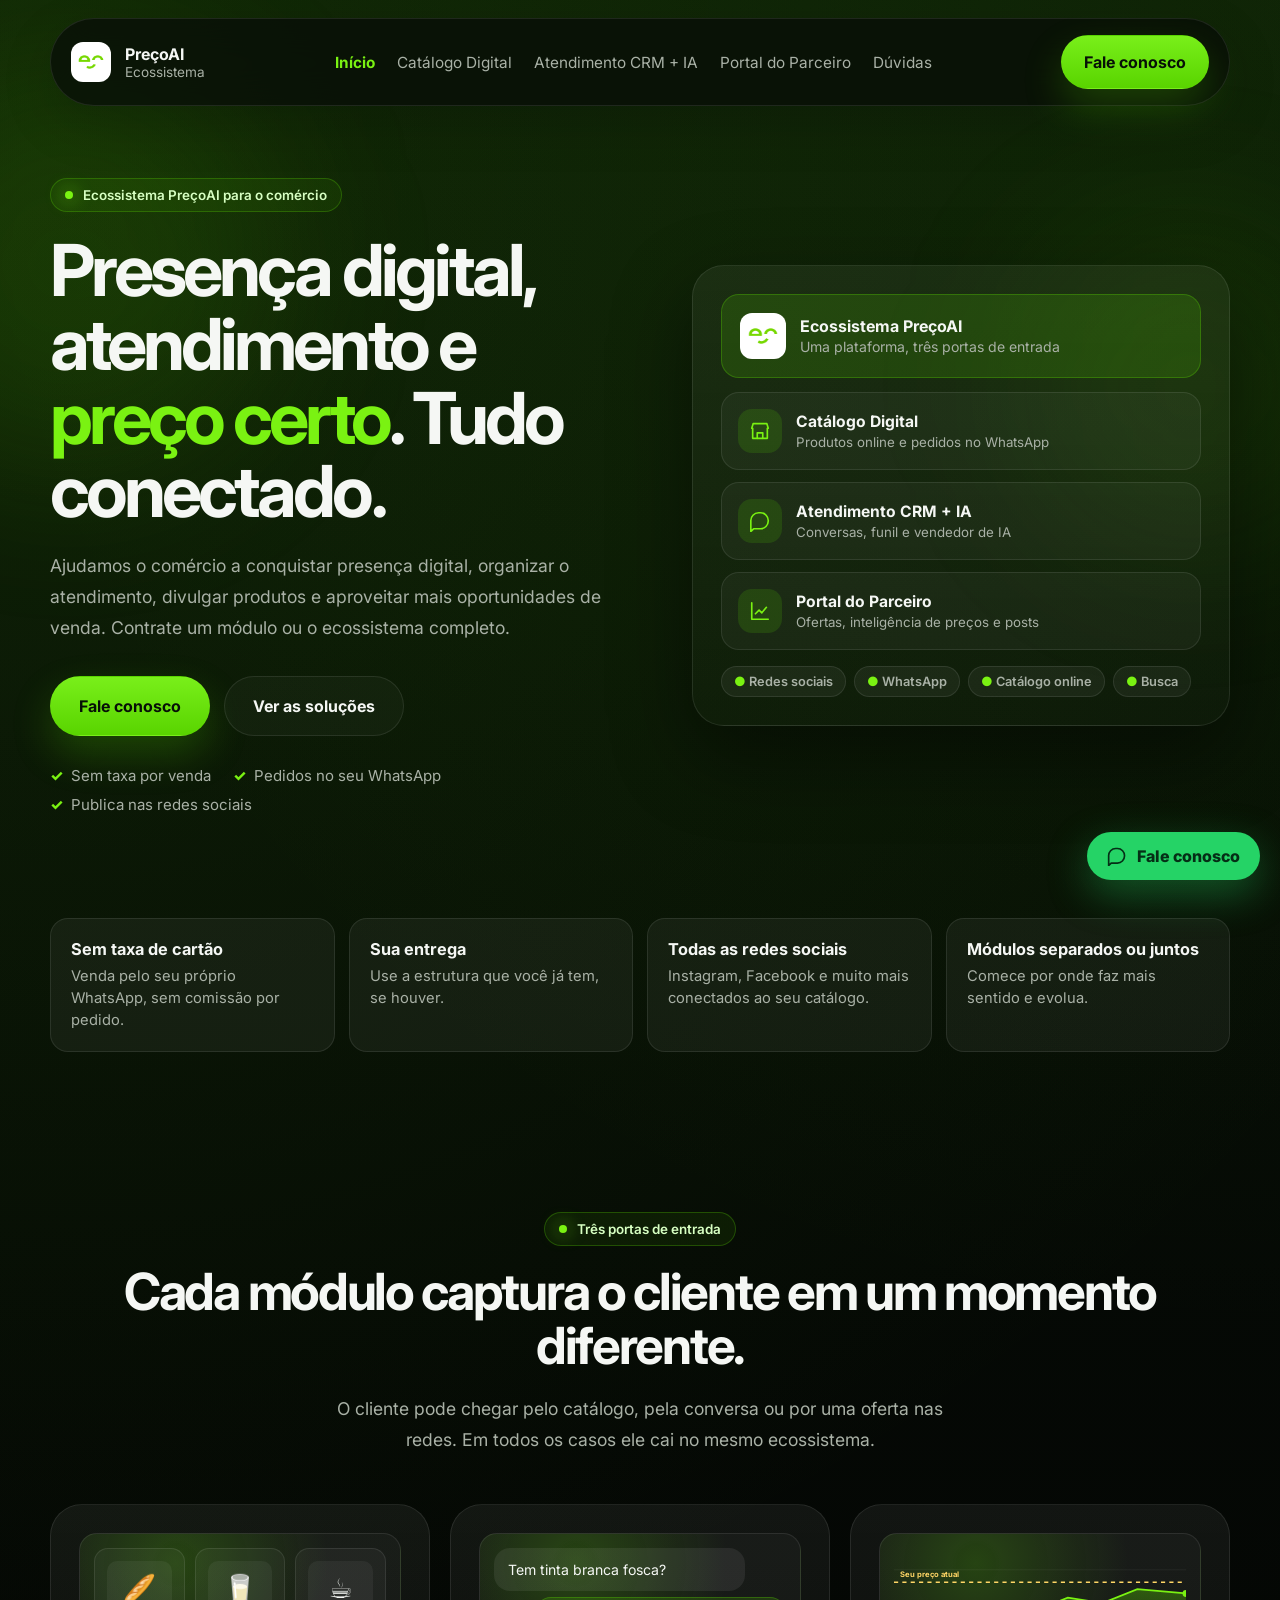
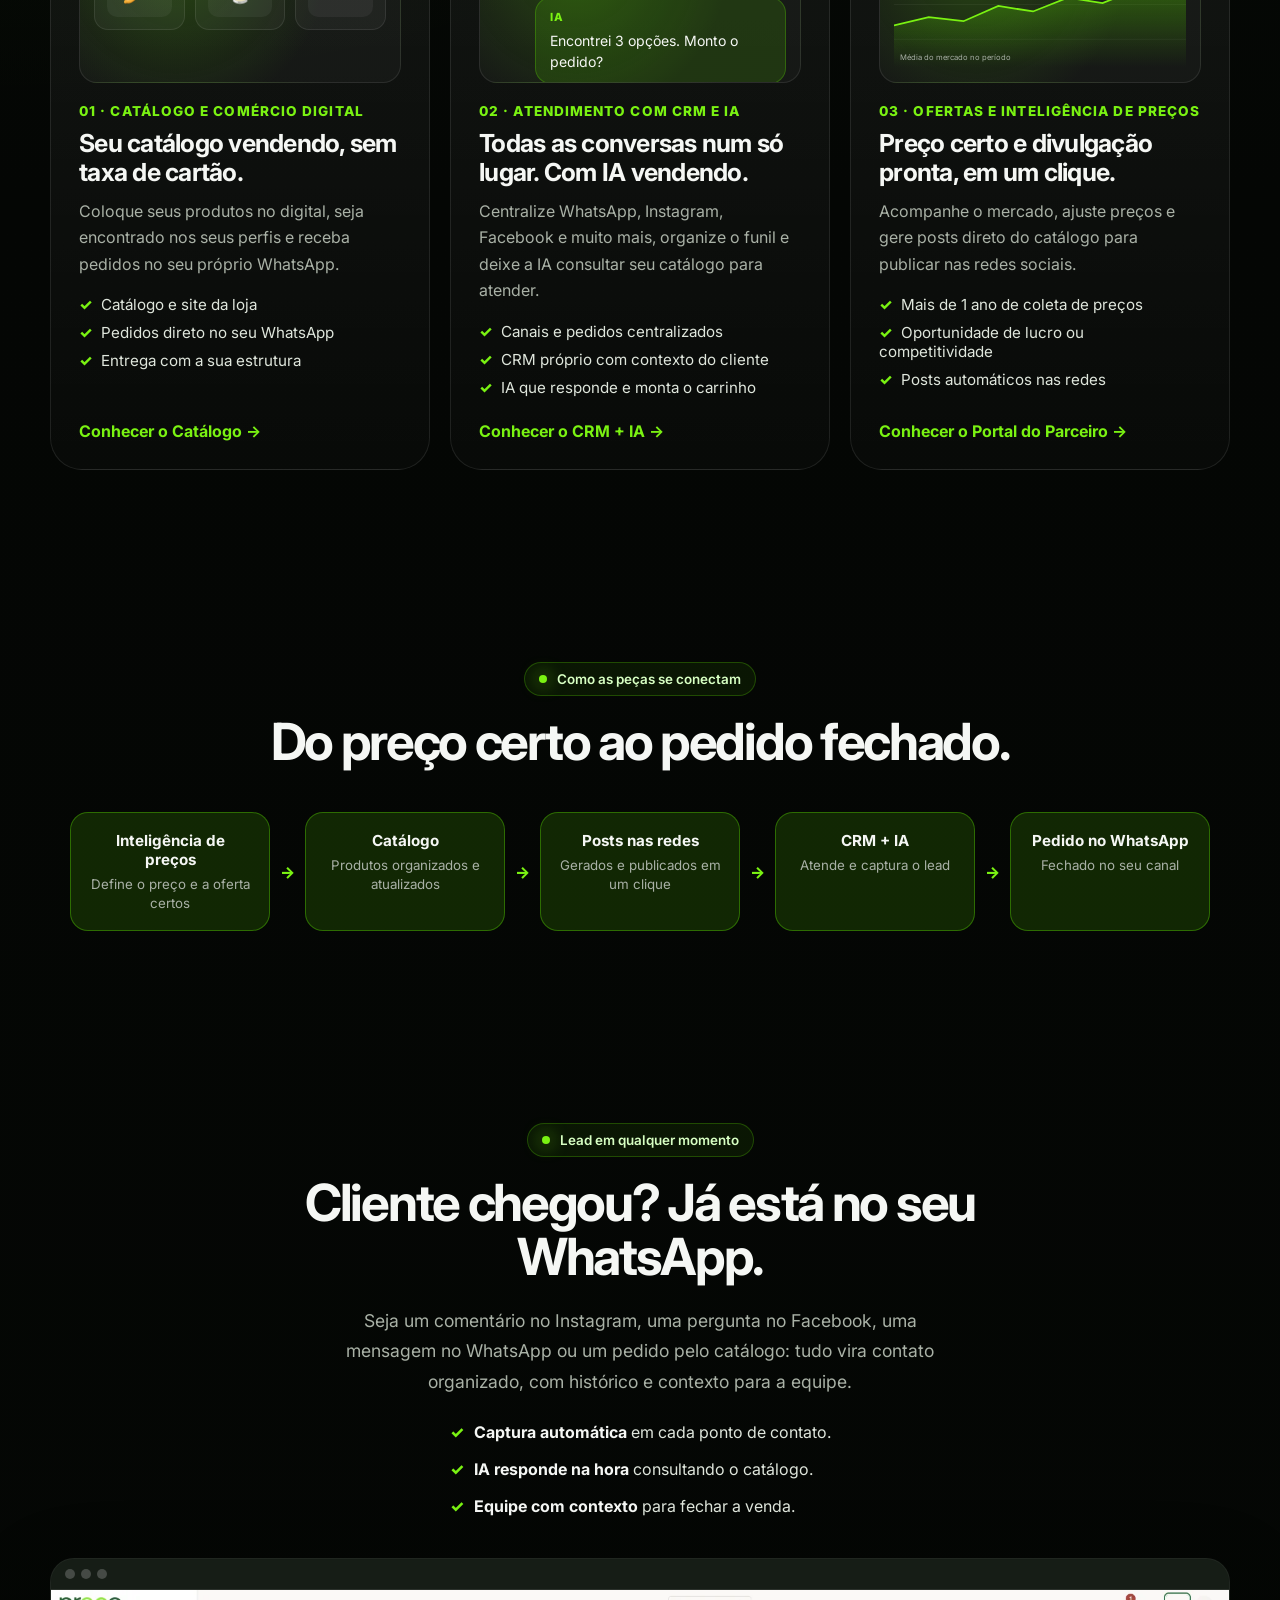
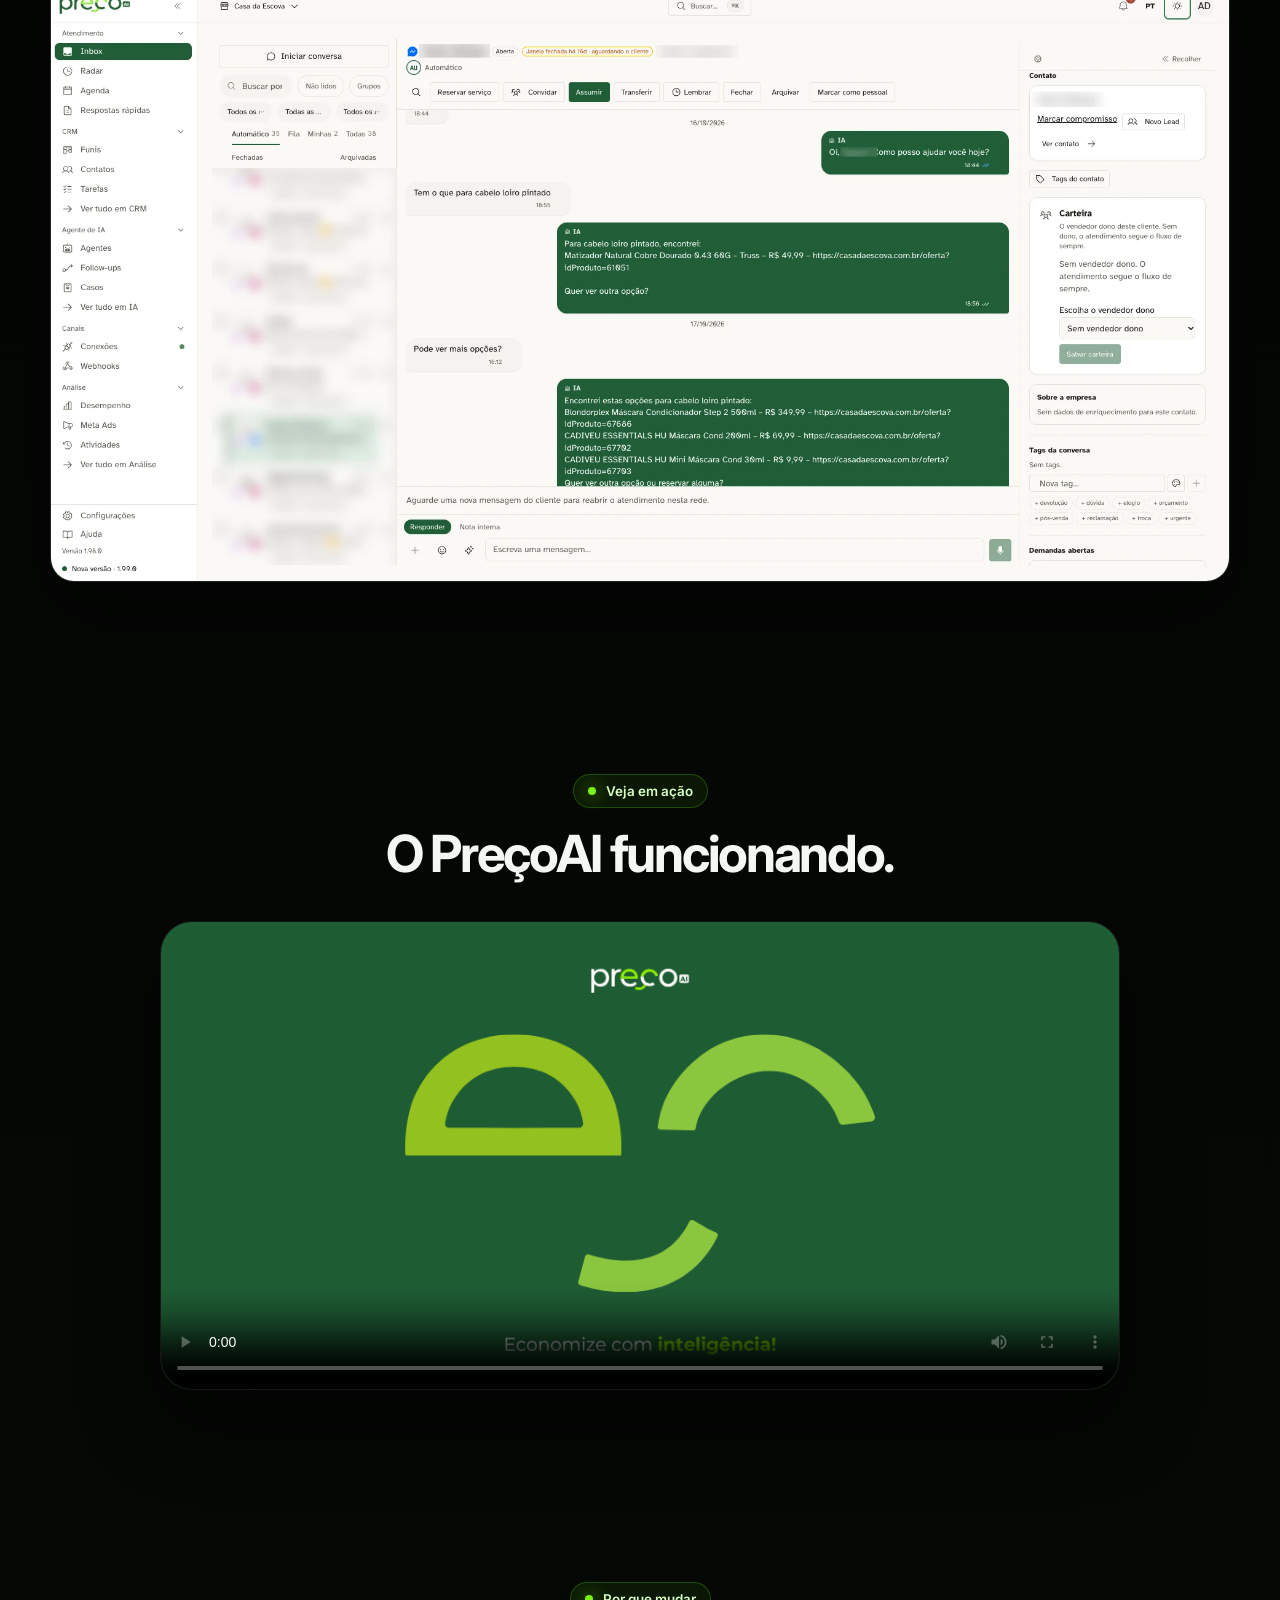
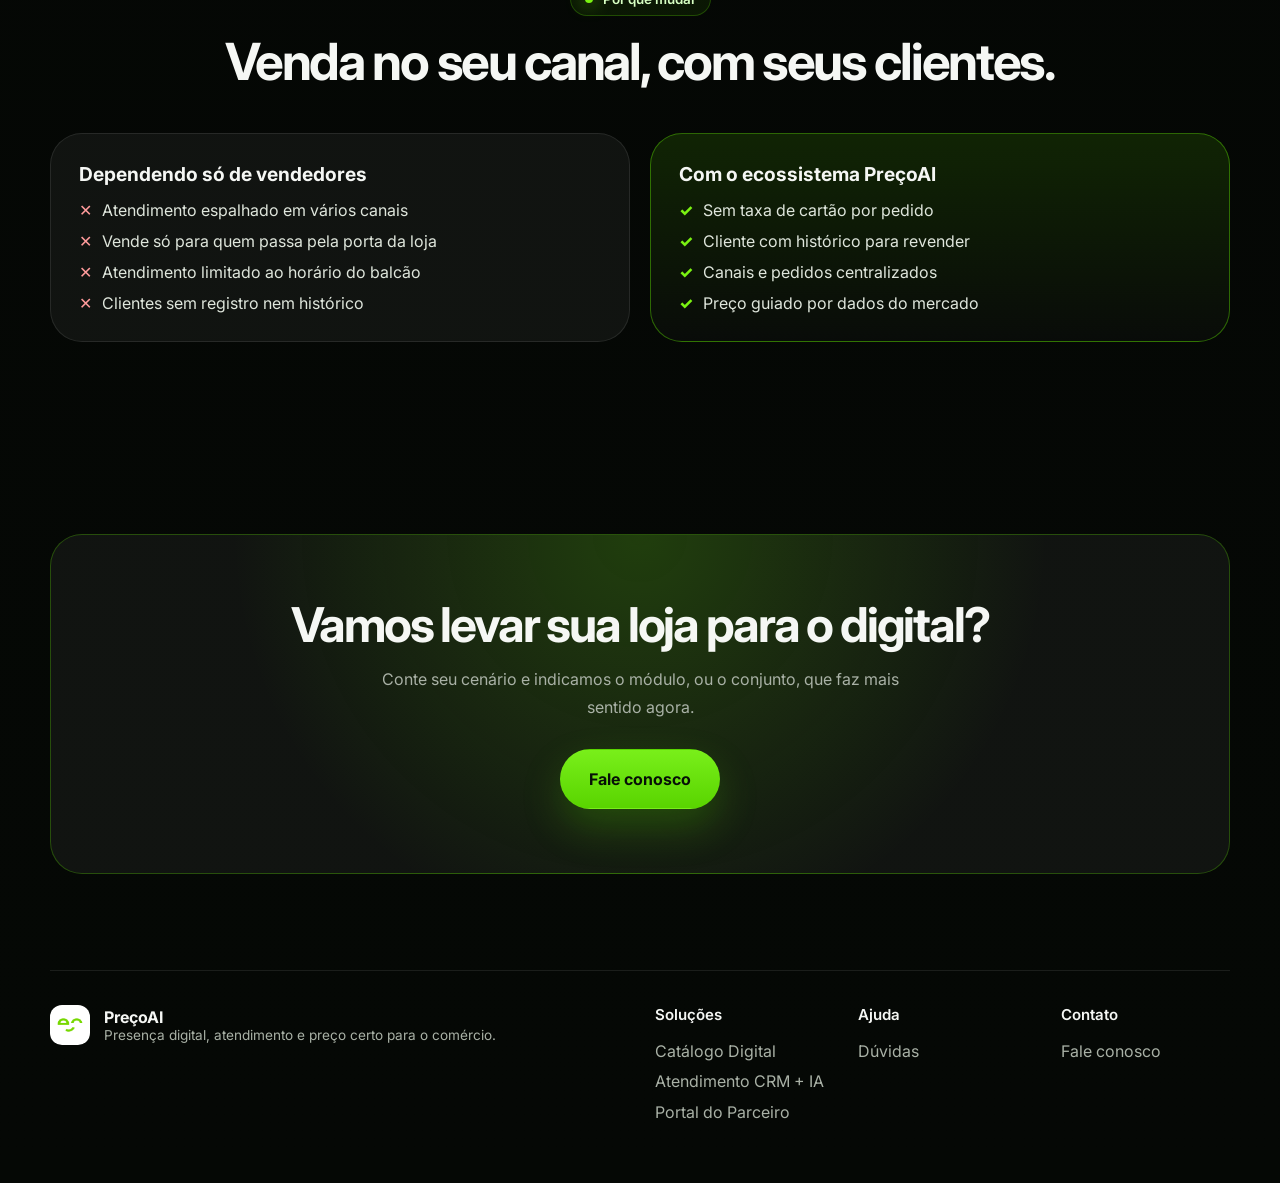
==== commit 26a21242: "Home: 'Cliente com histórico para revender' no card do ecossistema Co-Authored-By: Claude Sonnet 5.5" ====
--- a/index.html
+++ b/index.html
@@ -135,7 +135,7 @@
   <h2 class="eco-h2">Venda no seu canal, com seus clientes.</h2></div>
   <div class="vs reveal">
     <div><h3>Dependendo só de vendedores</h3><ul><li>Atendimento espalhado em vários canais</li><li>Vende só para quem passa pela porta da loja</li><li>Atendimento limitado ao horário do balcão</li><li>Clientes sem registro nem histórico</li></ul></div>
-    <div class="win"><h3>Com o ecossistema PreçoAI</h3><ul><li>Sem taxa de cartão por pedido</li><li>Cliente e histórico no seu CRM</li><li>Canais e pedidos centralizados</li><li>Preço guiado por dados do mercado</li></ul></div>
+    <div class="win"><h3>Com o ecossistema PreçoAI</h3><ul><li>Sem taxa de cartão por pedido</li><li>Cliente com histórico para revender</li><li>Canais e pedidos centralizados</li><li>Preço guiado por dados do mercado</li></ul></div>
   </div>
 </section>
 
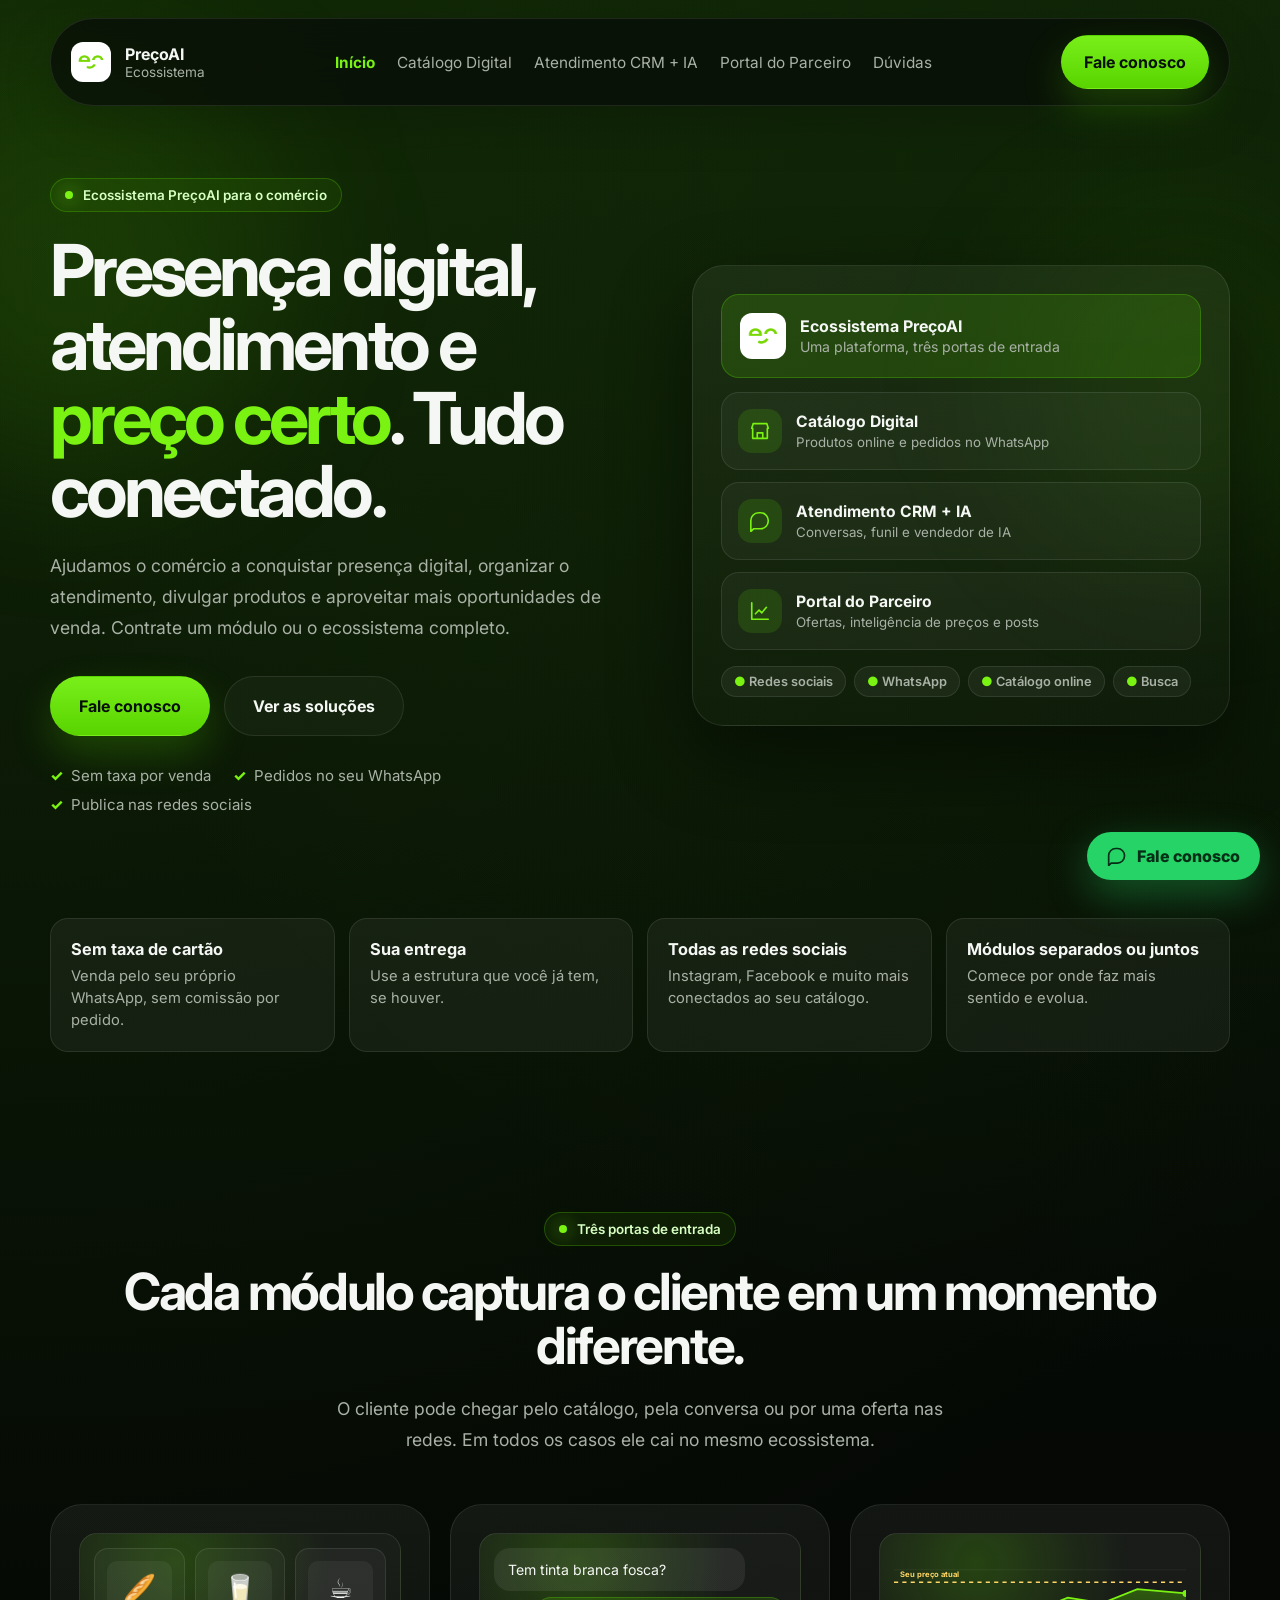
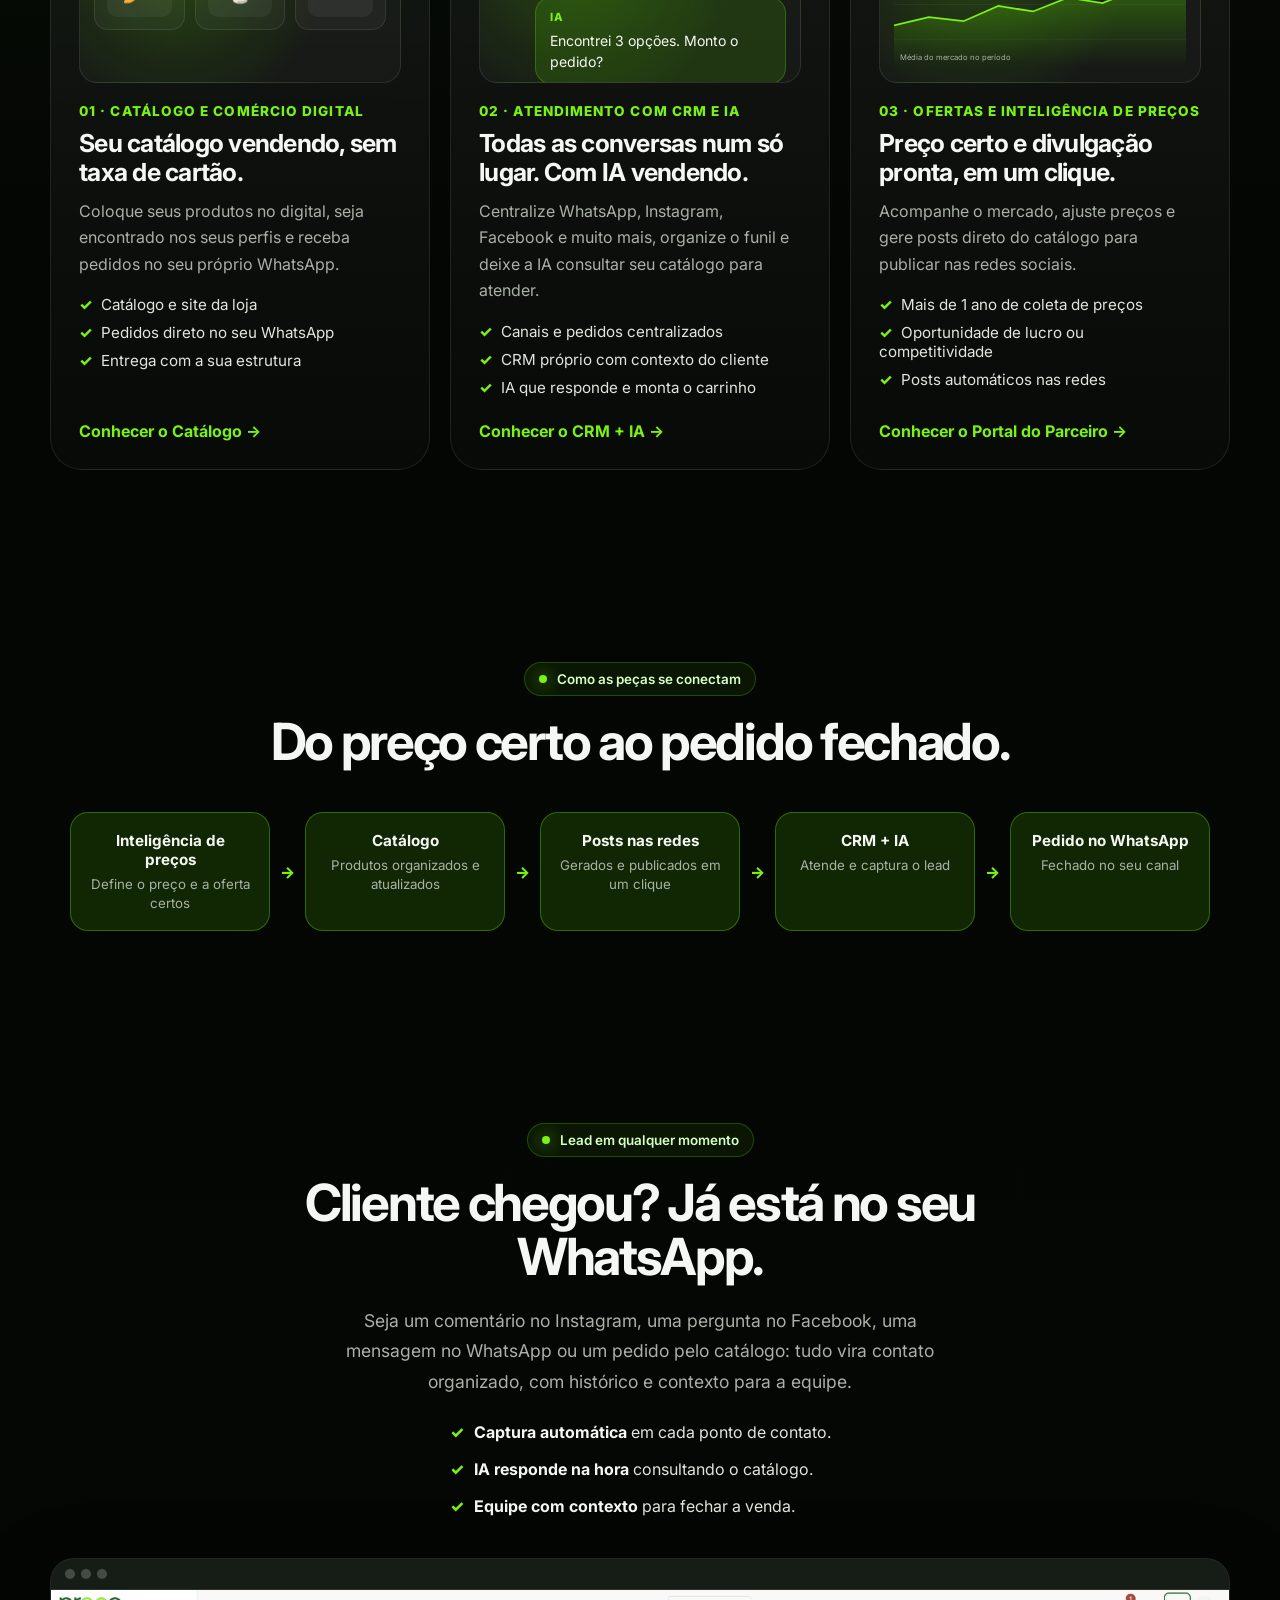
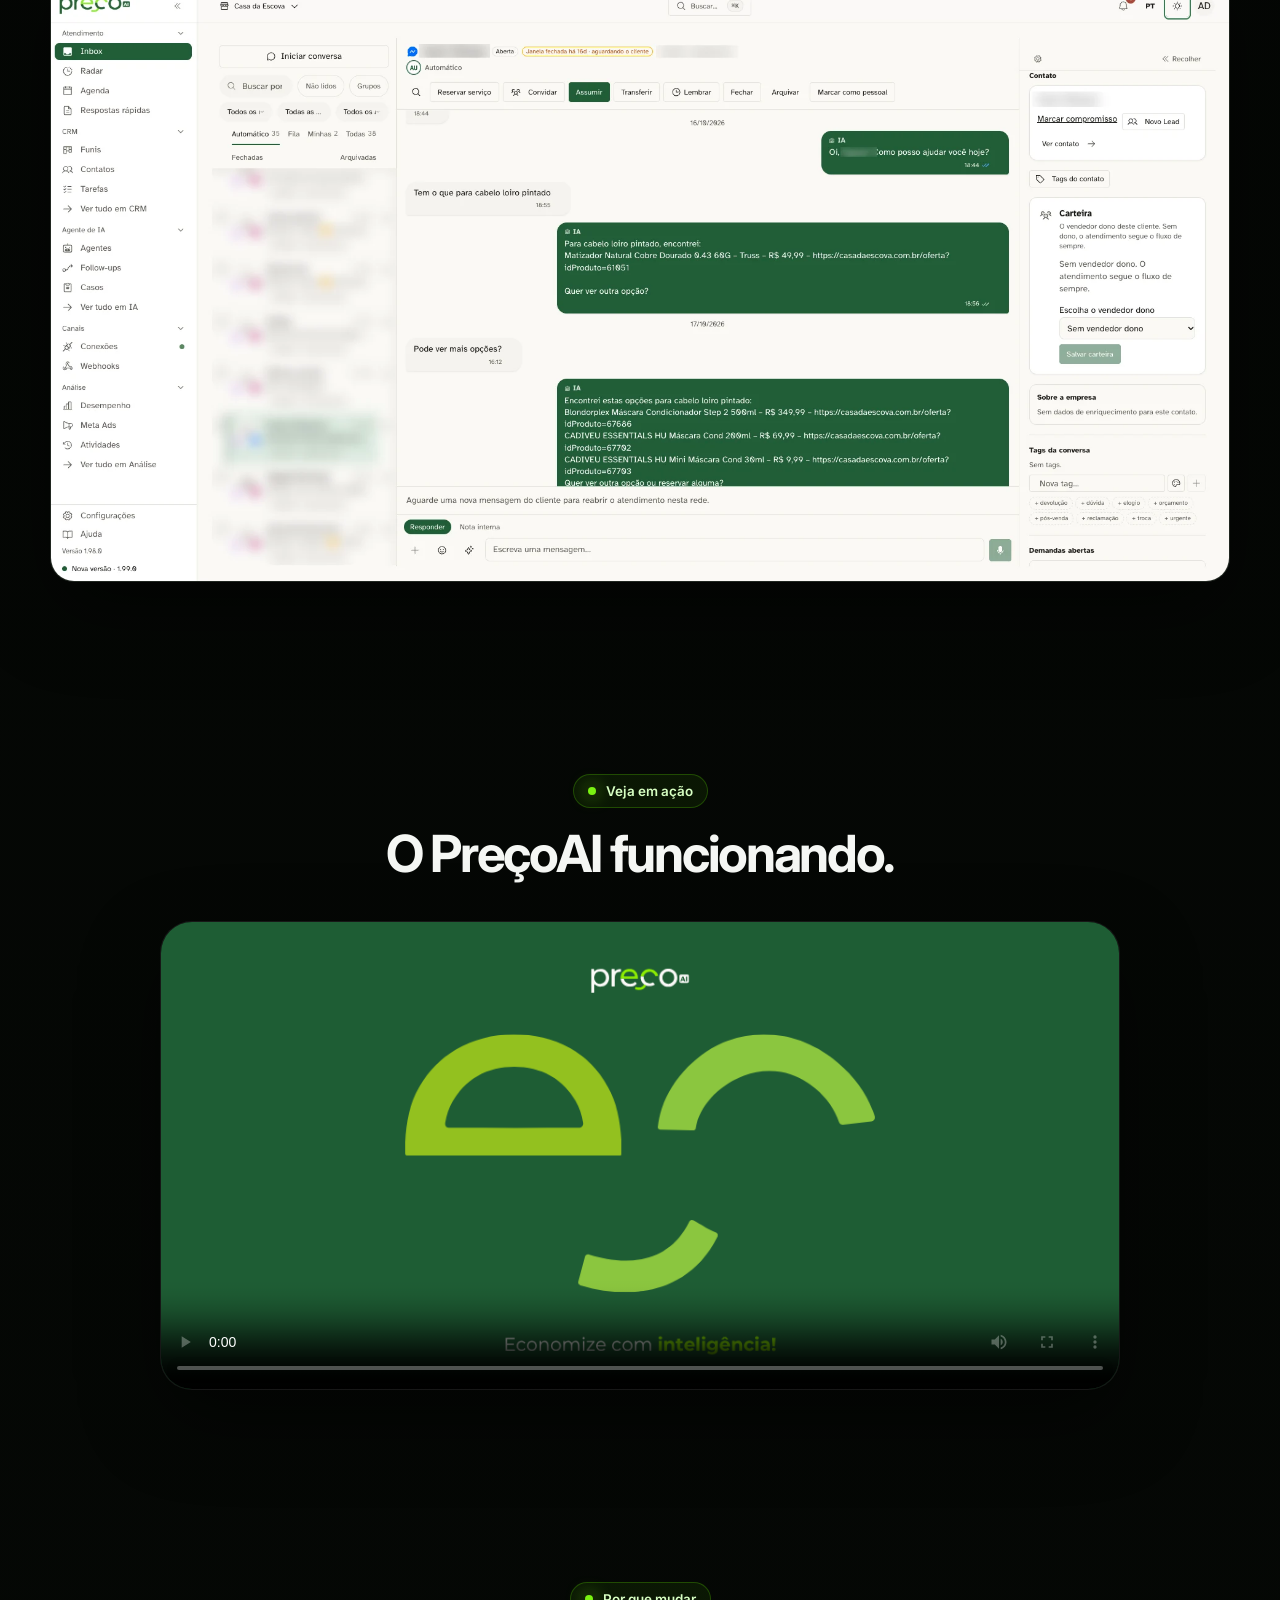
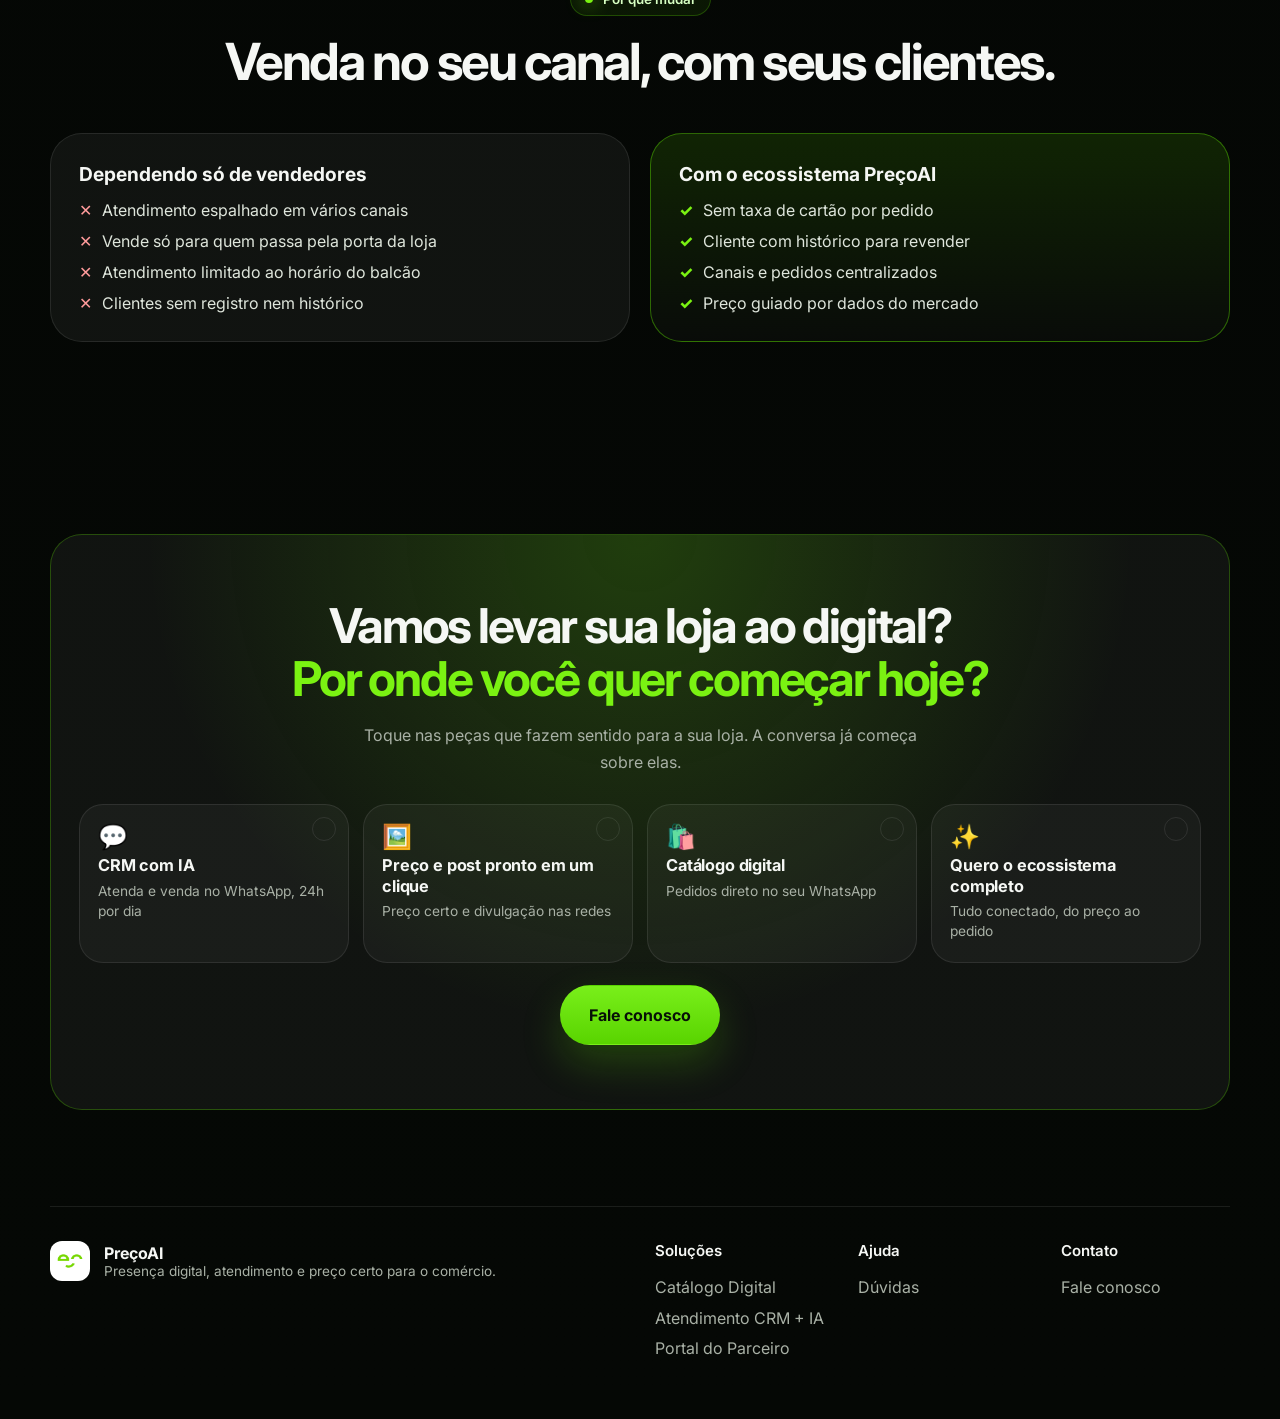
==== commit c1bee208: "Home: quadro final com escolha de interesse (CRM, preço e post, catálogo, ecossistema) que monta a m" ====
--- a/index.html
+++ b/index.html
@@ -139,9 +139,25 @@
   </div>
 </section>
 
-<section class="eco-section"><div class="eco-wrap reveal"><div class="eco-cta">
-  <h2>Vamos levar sua loja para o digital?</h2><p>Conte seu cenário e indicamos o módulo, ou o conjunto, que faz mais sentido agora.</p>
-  <a class="button button-primary button-large" href="https://wa.me/5595984042260?text=Ol%C3%A1%2C%20quero%20conhecer%20o%20ecossistema%20Pre%C3%A7oAI." target="_blank" rel="noreferrer">Fale conosco</a>
+<section class="eco-section"><div class="eco-wrap reveal"><div class="eco-cta interest" data-wa="5595984042260">
+  <h2>Vamos levar sua loja ao digital?<br /><span class="hl">Por onde você quer começar hoje?</span></h2>
+  <p>Toque nas peças que fazem sentido para a sua loja. A conversa já começa sobre elas.</p>
+  <div class="interest-grid" role="group" aria-label="O que chamou sua atenção">
+    <button type="button" class="interest-card" data-key="crm" data-label="CRM com IA" data-short="CRM" data-hint="Ótimo! A IA atende seus clientes 24h e já consulta o seu catálogo." aria-pressed="false">
+      <span class="interest-check" aria-hidden="true">✓</span>
+      <span class="interest-icon" aria-hidden="true">💬</span><b>CRM com IA</b><small>Atenda e venda no WhatsApp, 24h por dia</small></button>
+    <button type="button" class="interest-card" data-key="posts" data-label="Preço e post pronto em um clique" data-short="posts" data-hint="Perfeito! Você acerta o preço e seus produtos viram post em um clique." aria-pressed="false">
+      <span class="interest-check" aria-hidden="true">✓</span>
+      <span class="interest-icon" aria-hidden="true">🖼️</span><b>Preço e post pronto em um clique</b><small>Preço certo e divulgação nas redes</small></button>
+    <button type="button" class="interest-card" data-key="catalogo" data-label="Catálogo digital" data-short="Catálogo" data-hint="Boa! Seus clientes escolhem e pedem direto no seu WhatsApp." aria-pressed="false">
+      <span class="interest-check" aria-hidden="true">✓</span>
+      <span class="interest-icon" aria-hidden="true">🛍️</span><b>Catálogo digital</b><small>Pedidos direto no seu WhatsApp</small></button>
+    <button type="button" class="interest-card interest-all" data-key="all" data-label="Ecossistema completo" data-short="Ecossistema completo" data-hint="Excelente! Vamos mostrar como tudo se conecta na sua loja." aria-pressed="false">
+      <span class="interest-check" aria-hidden="true">✓</span>
+      <span class="interest-icon" aria-hidden="true">✨</span><b>Quero o ecossistema completo</b><small>Tudo conectado, do preço ao pedido</small></button>
+  </div>
+  <p class="interest-status" aria-live="polite" hidden></p>
+  <a class="button button-primary button-large interest-cta" href="https://wa.me/5595984042260?text=Ol%C3%A1%2C%20quero%20conhecer%20o%20ecossistema%20Pre%C3%A7oAI." target="_blank" rel="noreferrer">Fale conosco</a>
 </div></div></section>
 
       </main>
--- a/ecossistema-home.css
+++ b/ecossistema-home.css
@@ -219,3 +219,29 @@
 /* Seção "Veja em ação": só o vídeo, centralizado e responsivo */
 .video-solo { max-width: 960px; width: 100%; margin: 40px auto 0; }
 .video-solo .video-box video { width: 100%; height: auto; display: block; }
+
+/* Final da home: escolha de interesse que monta a mensagem do WhatsApp */
+.interest h2 { line-height: 1.12; }
+.interest-grid { display: grid; grid-template-columns: repeat(4, 1fr); gap: 14px; margin: 8px 0 22px; text-align: left; }
+.interest-card { position: relative; display: flex; flex-direction: column; gap: 6px; padding: 20px 18px; border: 1px solid var(--line); border-radius: var(--radius-lg);
+  background: rgba(255,255,255,.04); color: var(--text); font: inherit; text-align: left; cursor: pointer;
+  transition: transform .18s ease, border-color .18s ease, background .18s ease, box-shadow .18s ease; }
+.interest-card:hover { transform: translateY(-3px); border-color: rgba(89,212,0,.4); }
+.interest-card:focus-visible { outline: 2px solid var(--accent-strong); outline-offset: 3px; }
+.interest-icon { font-size: 1.5rem; line-height: 1; }
+.interest-card b { font-size: 1.02rem; line-height: 1.25; letter-spacing: -.01em; }
+.interest-card small { color: var(--muted); line-height: 1.45; font-size: .86rem; }
+.interest-check { position: absolute; top: 12px; right: 12px; width: 24px; height: 24px; display: grid; place-items: center; border-radius: 50%;
+  border: 1px solid var(--line); color: transparent; font-size: .8rem; font-weight: 800; transition: all .18s ease; }
+.interest-card[aria-pressed="true"] { border-color: var(--accent-strong); background: var(--accent-soft); box-shadow: 0 14px 36px rgba(89,212,0,.16); }
+.interest-card[aria-pressed="true"] .interest-check { background: var(--accent-strong); border-color: var(--accent-strong); color: #071007; }
+.interest-status { display: grid; gap: 4px; margin: 0 auto 22px !important; max-width: 640px; color: var(--text); font-size: .98rem; }
+.interest-status[hidden] { display: none; }
+.interest-hint { color: #d7ffc2; font-weight: 600; }
+.interest-status strong { color: var(--accent-strong); }
+.interest-cta { max-width: 100%; text-align: center; }
+@media (max-width: 980px) { .interest-grid { grid-template-columns: repeat(2, 1fr); } }
+@media (max-width: 560px) { .interest-grid { grid-template-columns: 1fr; } .interest-cta { width: 100%; } }
+.interest h2 { text-wrap: balance; }
+.interest h2 .hl { display: block; }
+@media (max-width: 400px) { .interest h2 { font-size: 1.75rem; } }
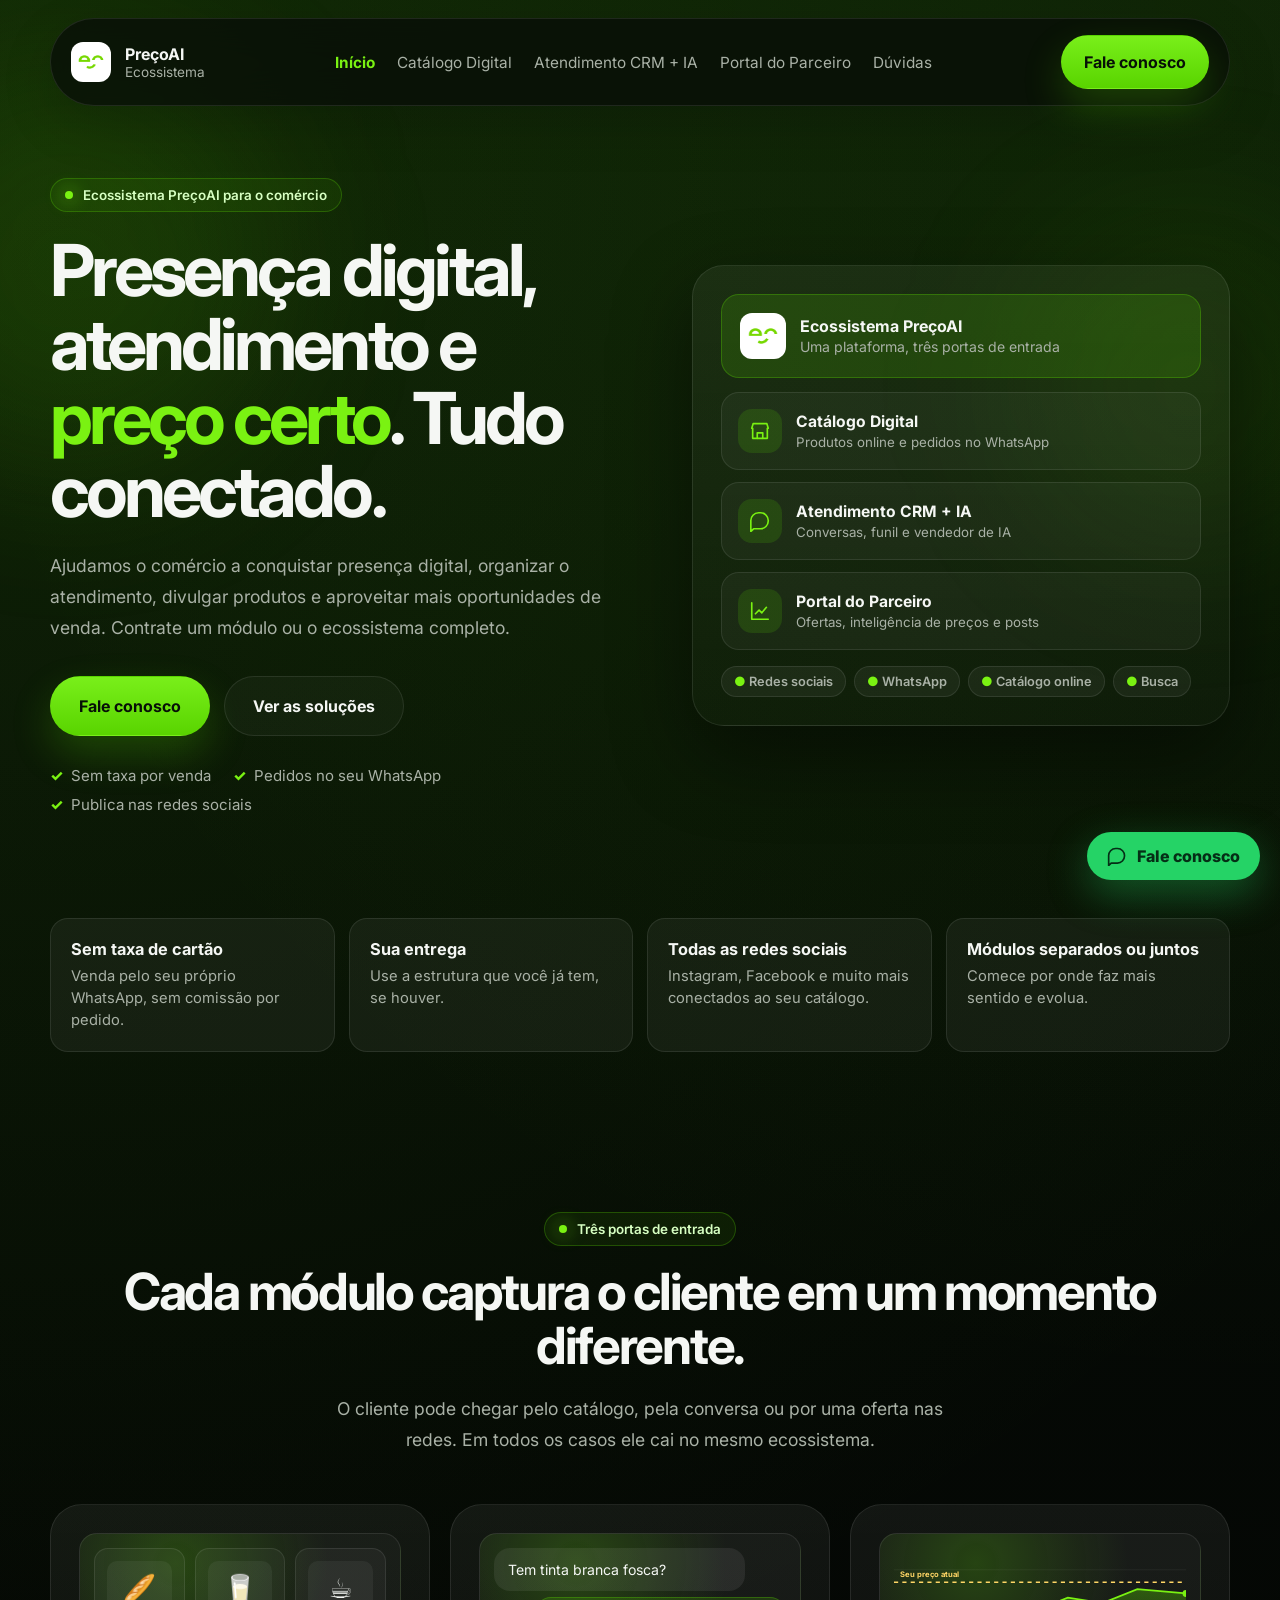
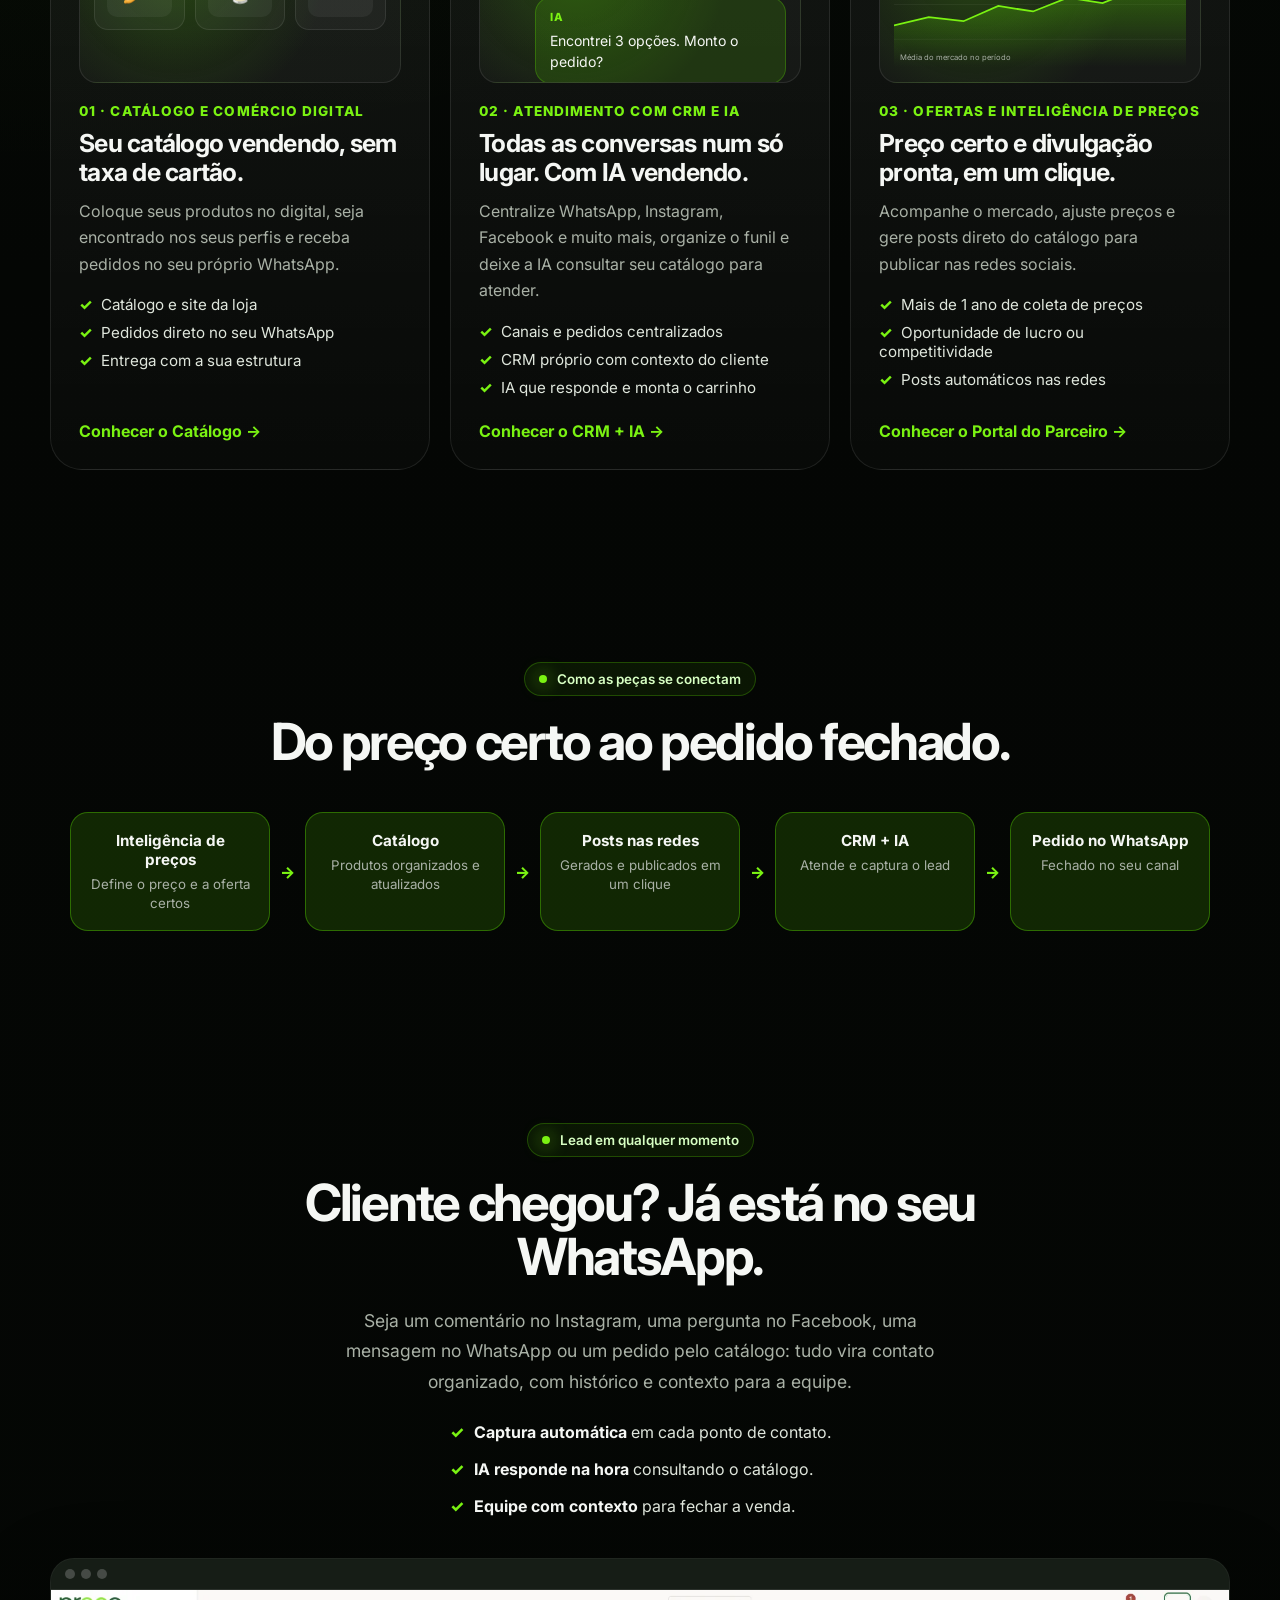
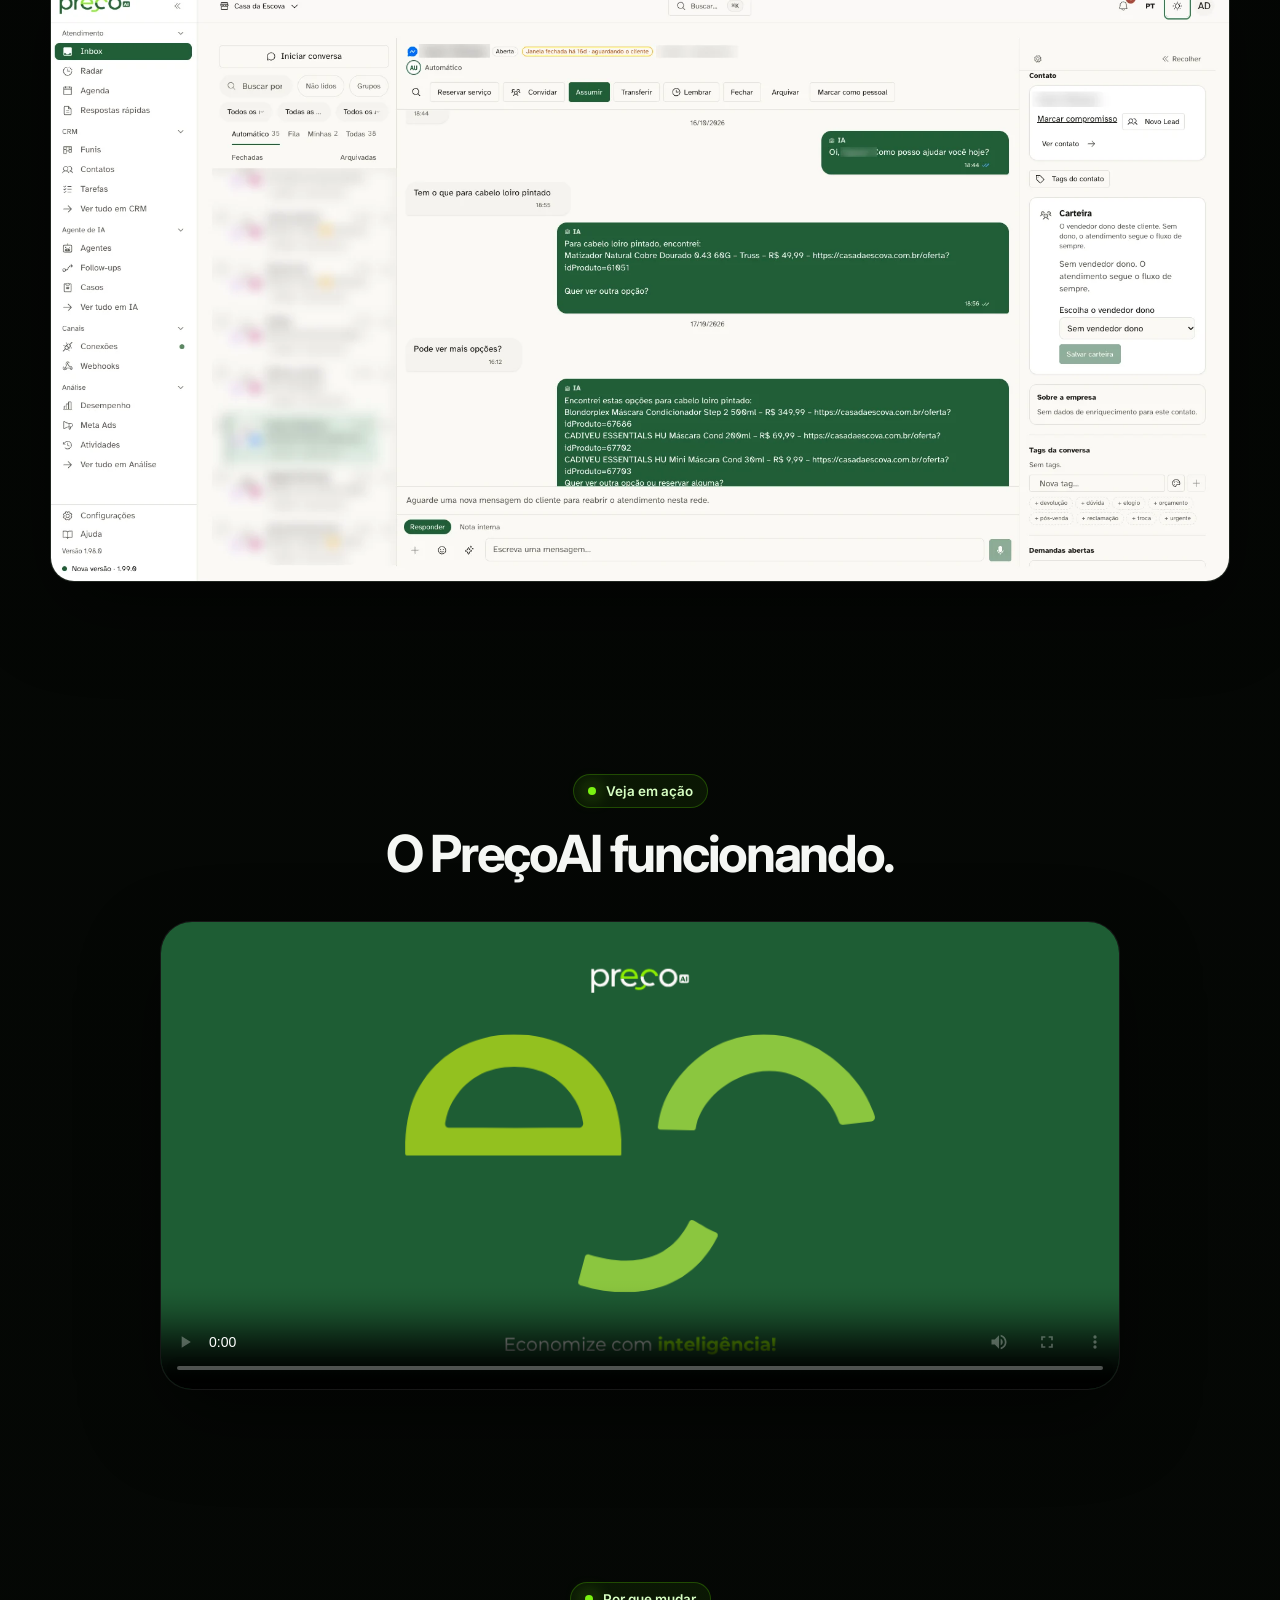
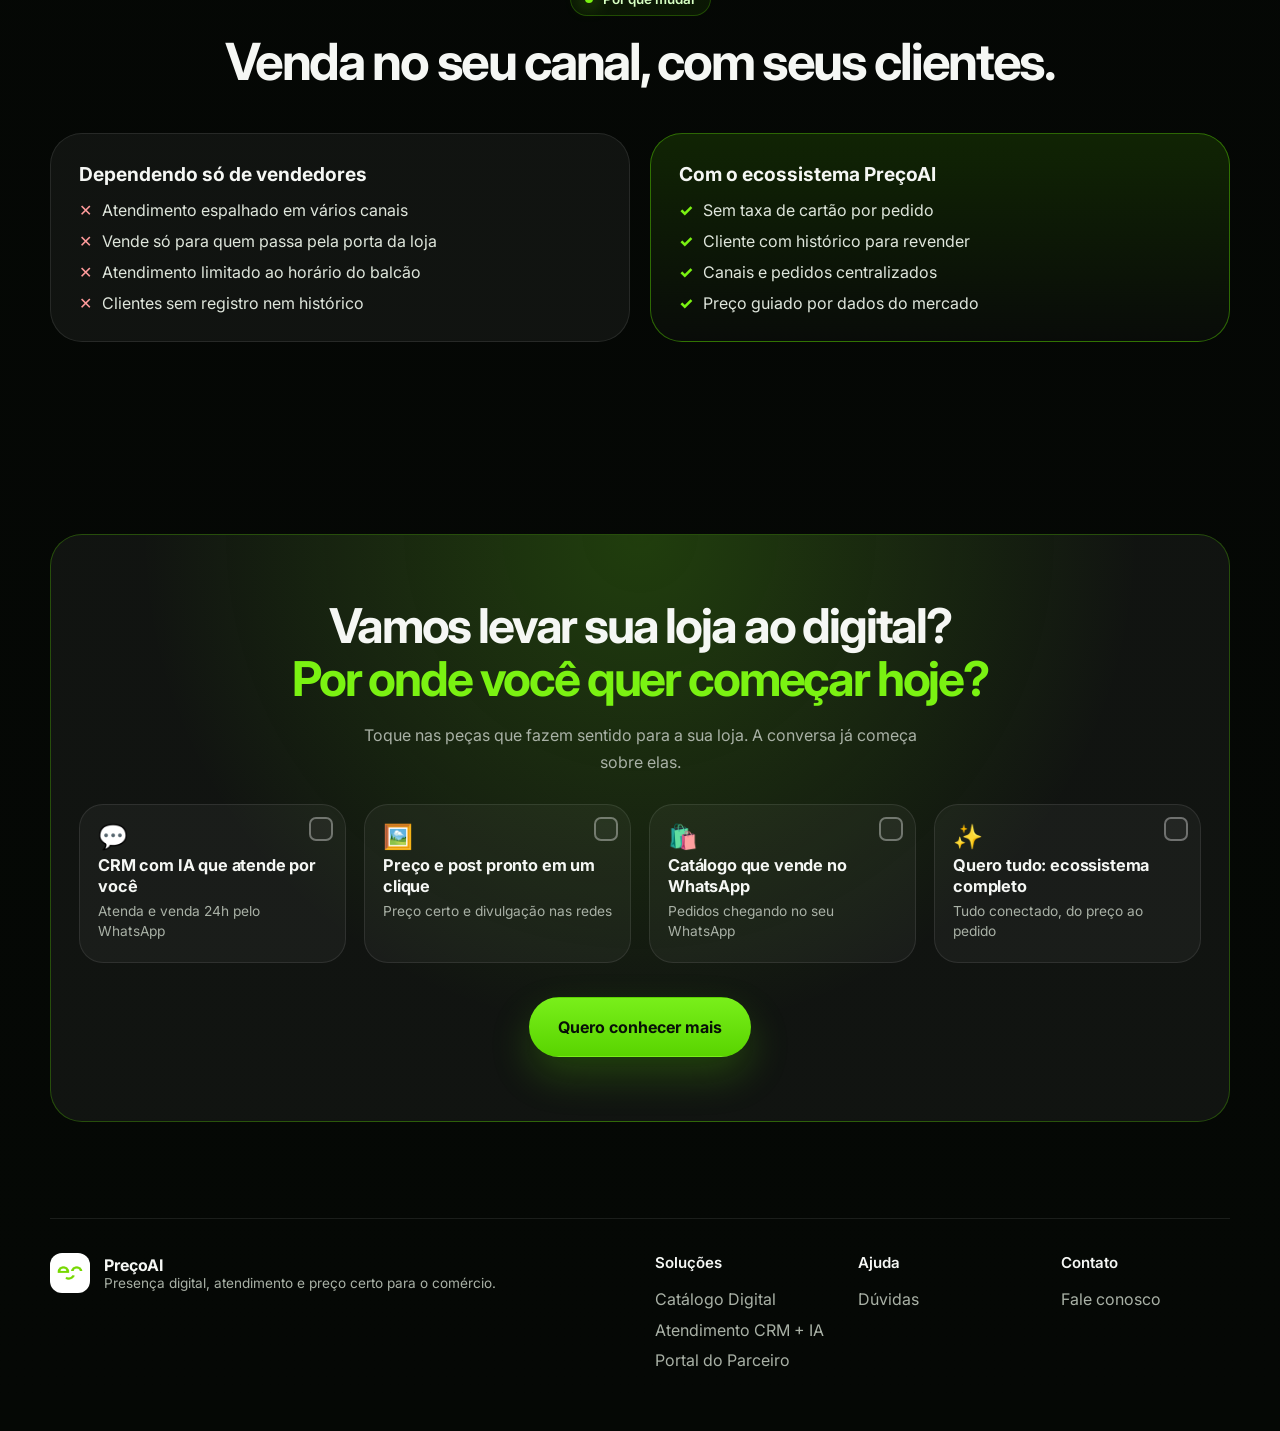
==== commit d7ef5dfa: "Home: quadro de interesse com caixinhas de seleção, mensagem do WhatsApp conforme escolhas e botão '" ====
--- a/index.html
+++ b/index.html
@@ -13,8 +13,8 @@
     <link rel="preconnect" href="https://fonts.googleapis.com" />
     <link rel="preconnect" href="https://fonts.gstatic.com" crossorigin />
     <link href="https://fonts.googleapis.com/css2?family=Inter:wght@400;500;600;700;800&display=swap" rel="stylesheet" />
-    <link rel="stylesheet" href="./styles.css" />
-    <link rel="stylesheet" href="./ecossistema-home.css" />
+    <link rel="stylesheet" href="./styles.css?v=20261104b" />
+    <link rel="stylesheet" href="./ecossistema-home.css?v=20261104b" />
   </head>
   <body>
     <div class="page-shell">
@@ -143,21 +143,25 @@
   <h2>Vamos levar sua loja ao digital?<br /><span class="hl">Por onde você quer começar hoje?</span></h2>
   <p>Toque nas peças que fazem sentido para a sua loja. A conversa já começa sobre elas.</p>
   <div class="interest-grid" role="group" aria-label="O que chamou sua atenção">
-    <button type="button" class="interest-card" data-key="crm" data-label="CRM com IA" data-short="CRM" data-hint="Ótimo! A IA atende seus clientes 24h e já consulta o seu catálogo." aria-pressed="false">
-      <span class="interest-check" aria-hidden="true">✓</span>
-      <span class="interest-icon" aria-hidden="true">💬</span><b>CRM com IA</b><small>Atenda e venda no WhatsApp, 24h por dia</small></button>
-    <button type="button" class="interest-card" data-key="posts" data-label="Preço e post pronto em um clique" data-short="posts" data-hint="Perfeito! Você acerta o preço e seus produtos viram post em um clique." aria-pressed="false">
-      <span class="interest-check" aria-hidden="true">✓</span>
-      <span class="interest-icon" aria-hidden="true">🖼️</span><b>Preço e post pronto em um clique</b><small>Preço certo e divulgação nas redes</small></button>
-    <button type="button" class="interest-card" data-key="catalogo" data-label="Catálogo digital" data-short="Catálogo" data-hint="Boa! Seus clientes escolhem e pedem direto no seu WhatsApp." aria-pressed="false">
-      <span class="interest-check" aria-hidden="true">✓</span>
-      <span class="interest-icon" aria-hidden="true">🛍️</span><b>Catálogo digital</b><small>Pedidos direto no seu WhatsApp</small></button>
-    <button type="button" class="interest-card interest-all" data-key="all" data-label="Ecossistema completo" data-short="Ecossistema completo" data-hint="Excelente! Vamos mostrar como tudo se conecta na sua loja." aria-pressed="false">
-      <span class="interest-check" aria-hidden="true">✓</span>
-      <span class="interest-icon" aria-hidden="true">✨</span><b>Quero o ecossistema completo</b><small>Tudo conectado, do preço ao pedido</small></button>
+    <label class="interest-card" data-key="crm" data-label="CRM com IA" data-short="CRM" data-hint="Ótimo! A IA atende seus clientes 24h e já consulta o seu catálogo.">
+      <input class="interest-box" type="checkbox" name="interesse" value="crm" />
+      <span class="interest-check" aria-hidden="true"></span>
+      <span class="interest-icon" aria-hidden="true">💬</span><b>CRM com IA que atende por você</b><small>Atenda e venda 24h pelo WhatsApp</small></label>
+    <label class="interest-card" data-key="posts" data-label="Preço e post pronto em um clique" data-short="posts" data-hint="Perfeito! Você acerta o preço e seus produtos viram post em um clique.">
+      <input class="interest-box" type="checkbox" name="interesse" value="posts" />
+      <span class="interest-check" aria-hidden="true"></span>
+      <span class="interest-icon" aria-hidden="true">🖼️</span><b>Preço e post pronto em um clique</b><small>Preço certo e divulgação nas redes</small></label>
+    <label class="interest-card" data-key="catalogo" data-label="Catálogo digital" data-short="Catálogo" data-hint="Boa! Seus clientes escolhem e pedem direto no seu WhatsApp.">
+      <input class="interest-box" type="checkbox" name="interesse" value="catalogo" />
+      <span class="interest-check" aria-hidden="true"></span>
+      <span class="interest-icon" aria-hidden="true">🛍️</span><b>Catálogo que vende no WhatsApp</b><small>Pedidos chegando no seu WhatsApp</small></label>
+    <label class="interest-card interest-all" data-key="all" data-label="Ecossistema completo" data-short="Ecossistema completo" data-hint="Excelente! Vamos mostrar como tudo se conecta na sua loja.">
+      <input class="interest-box" type="checkbox" name="interesse" value="all" />
+      <span class="interest-check" aria-hidden="true"></span>
+      <span class="interest-icon" aria-hidden="true">✨</span><b>Quero tudo: ecossistema completo</b><small>Tudo conectado, do preço ao pedido</small></label>
   </div>
   <p class="interest-status" aria-live="polite" hidden></p>
-  <a class="button button-primary button-large interest-cta" href="https://wa.me/5595984042260?text=Ol%C3%A1%2C%20quero%20conhecer%20o%20ecossistema%20Pre%C3%A7oAI." target="_blank" rel="noreferrer">Fale conosco</a>
+  <a class="button button-primary button-large interest-cta" href="https://wa.me/5595984042260?text=Ol%C3%A1%2C%20quero%20conhecer%20o%20ecossistema%20Pre%C3%A7oAI." target="_blank" rel="noreferrer">Quero conhecer mais</a>
 </div></div></section>
 
       </main>
@@ -173,6 +177,6 @@
     <a class="wa-float" href="https://wa.me/5595984042260?text=Ol%C3%A1%2C%20quero%20conhecer%20o%20ecossistema%20Pre%C3%A7oAI." target="_blank" rel="noreferrer" aria-label="Fale conosco pelo WhatsApp">
       <svg width="20" height="20" viewBox="0 0 24 24" fill="none" stroke="currentColor" stroke-width="2" stroke-linecap="round" stroke-linejoin="round" aria-hidden="true"><path d="M21 12a8.5 8.5 0 0 1-8.5 8.5H5l-3 3V12A8.5 8.5 0 0 1 10.5 3h2A8.5 8.5 0 0 1 21 12Z"/></svg><span>Fale conosco</span>
     </a>
-    <script src="./script.js"></script>
+    <script src="./script.js?v=20261104b"></script>
   </body>
 </html>
--- a/ecossistema-home.css
+++ b/ecossistema-home.css
@@ -245,3 +245,15 @@
 .interest h2 { text-wrap: balance; }
 .interest h2 .hl { display: block; }
 @media (max-width: 400px) { .interest h2 { font-size: 1.75rem; } }
+
+/* Caixinha de seleção real (checkbox) e espaçamento */
+.interest-grid { gap: 18px; margin: 12px 0 34px; }
+.interest-status { margin: 0 auto 30px !important; }
+.interest-box { position: absolute; inset: 0; width: 100%; height: 100%; margin: 0; opacity: 0; cursor: pointer; z-index: 2; }
+.interest-card { cursor: pointer; }
+.interest-card:has(.interest-box:focus-visible) { outline: 2px solid var(--accent-strong); outline-offset: 3px; }
+.interest-check { width: 24px; height: 24px; border-radius: 7px; border: 2px solid rgba(255,255,255,.35); background: rgba(255,255,255,.04); color: transparent; }
+.interest-check::after { content: "✓"; font-size: .85rem; font-weight: 800; line-height: 1; }
+.interest-card.is-on .interest-check { background: var(--accent-strong); border-color: var(--accent-strong); color: #071007; }
+.interest-card.is-on { border-color: var(--accent-strong); background: var(--accent-soft); box-shadow: 0 14px 36px rgba(89,212,0,.16); }
+@media (max-width: 560px) { .interest-grid { gap: 14px; margin-bottom: 30px; } }
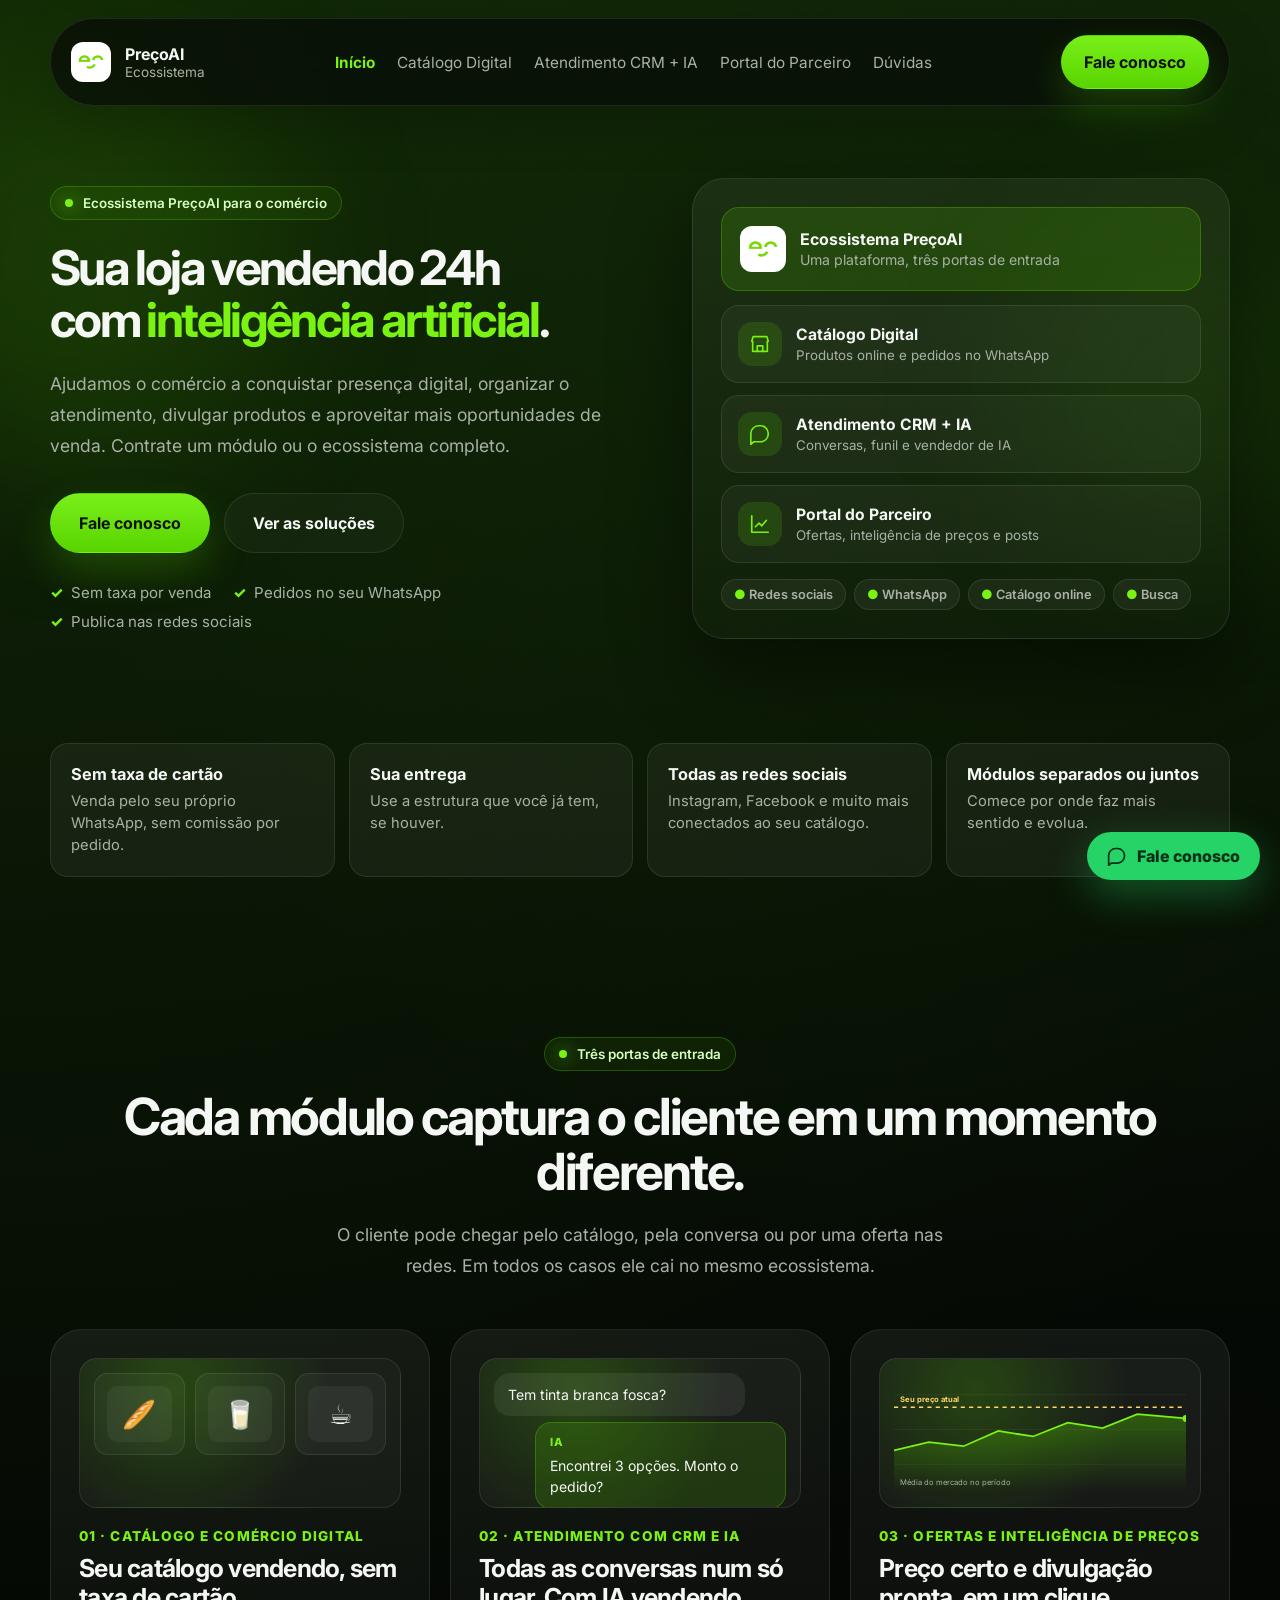
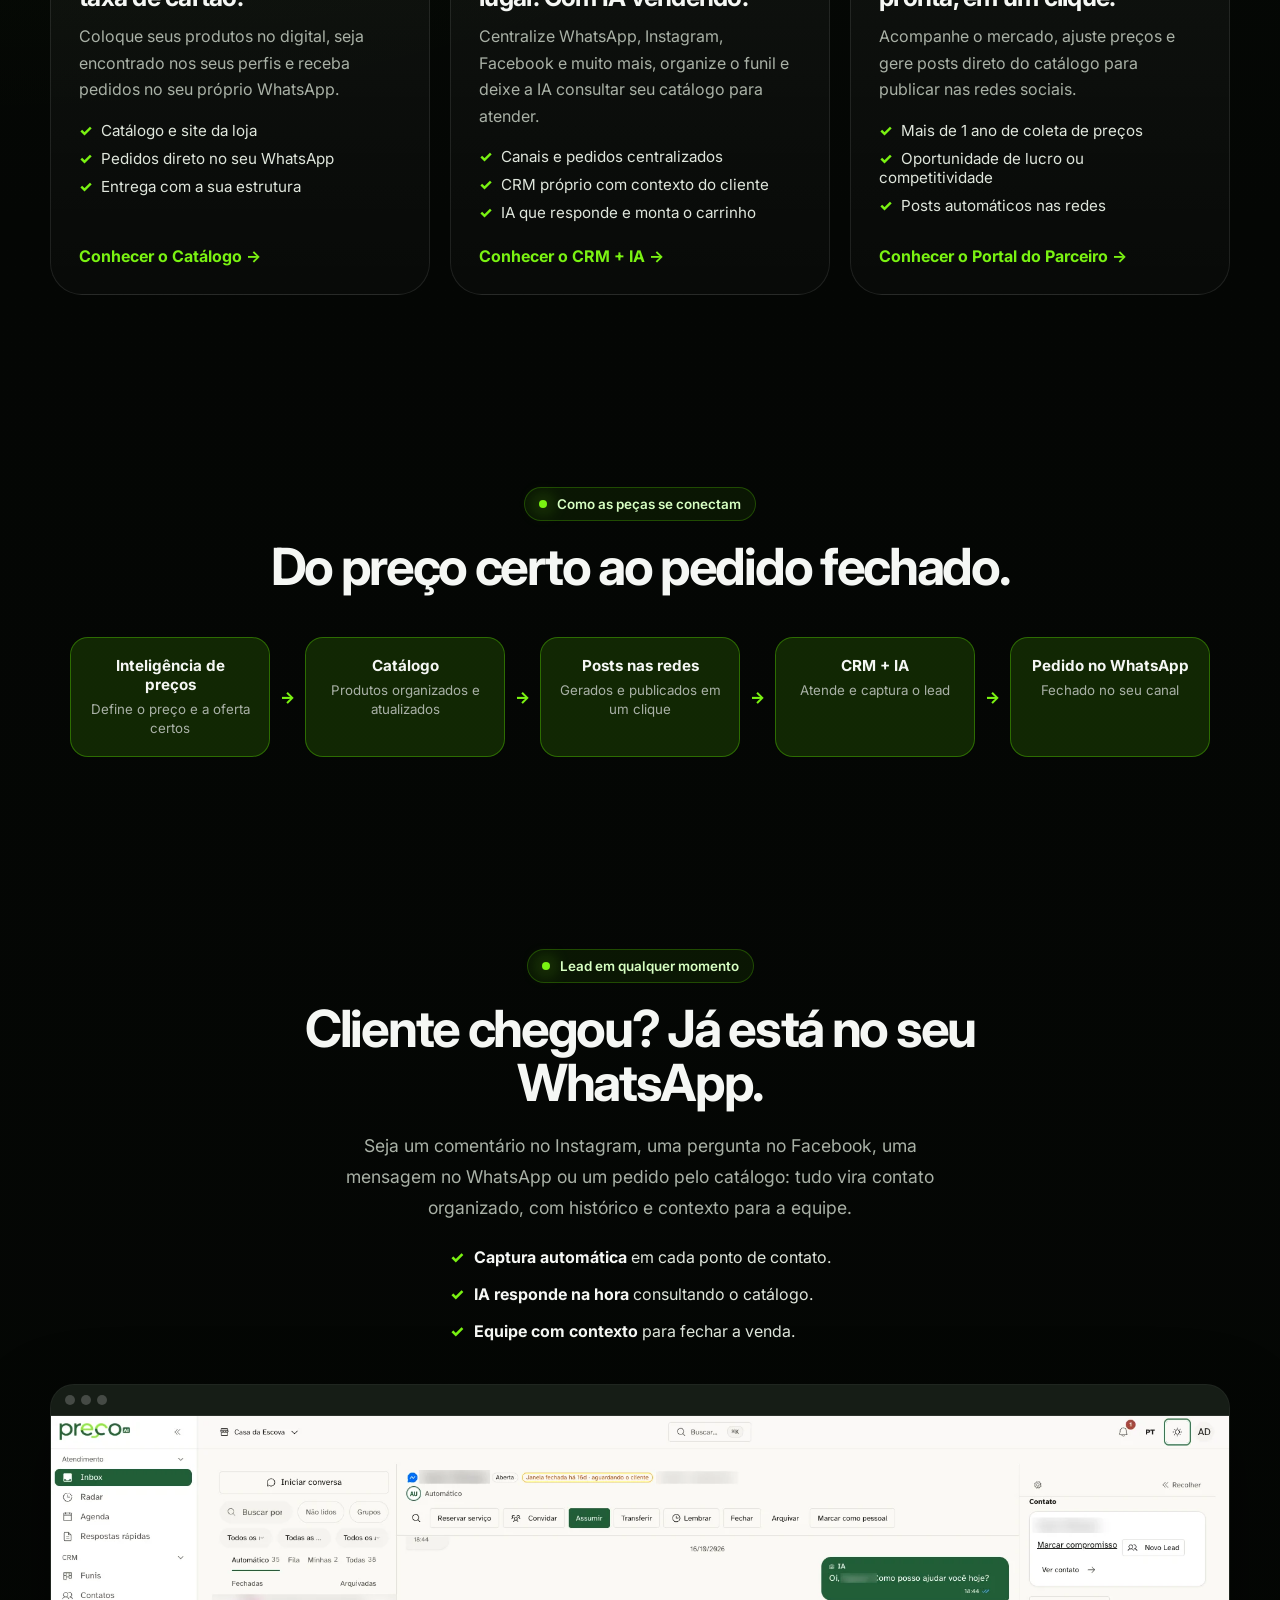
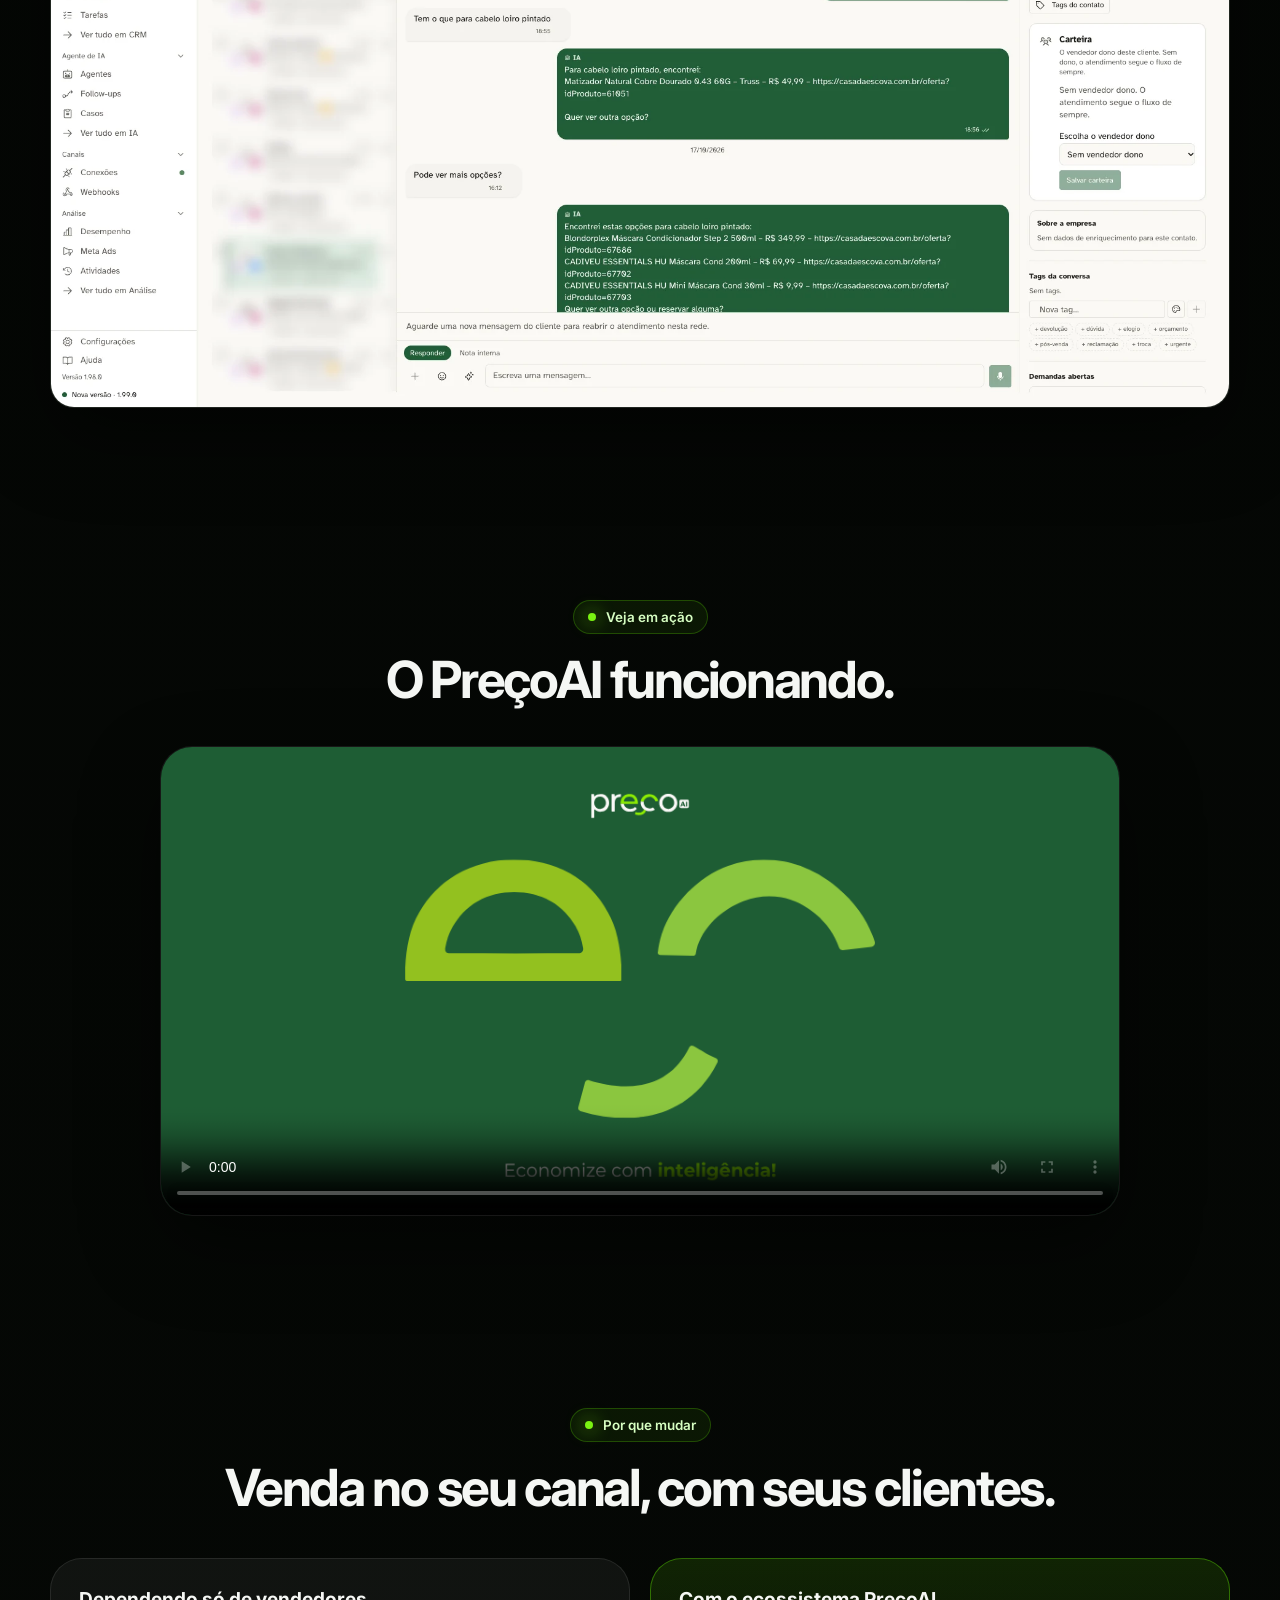
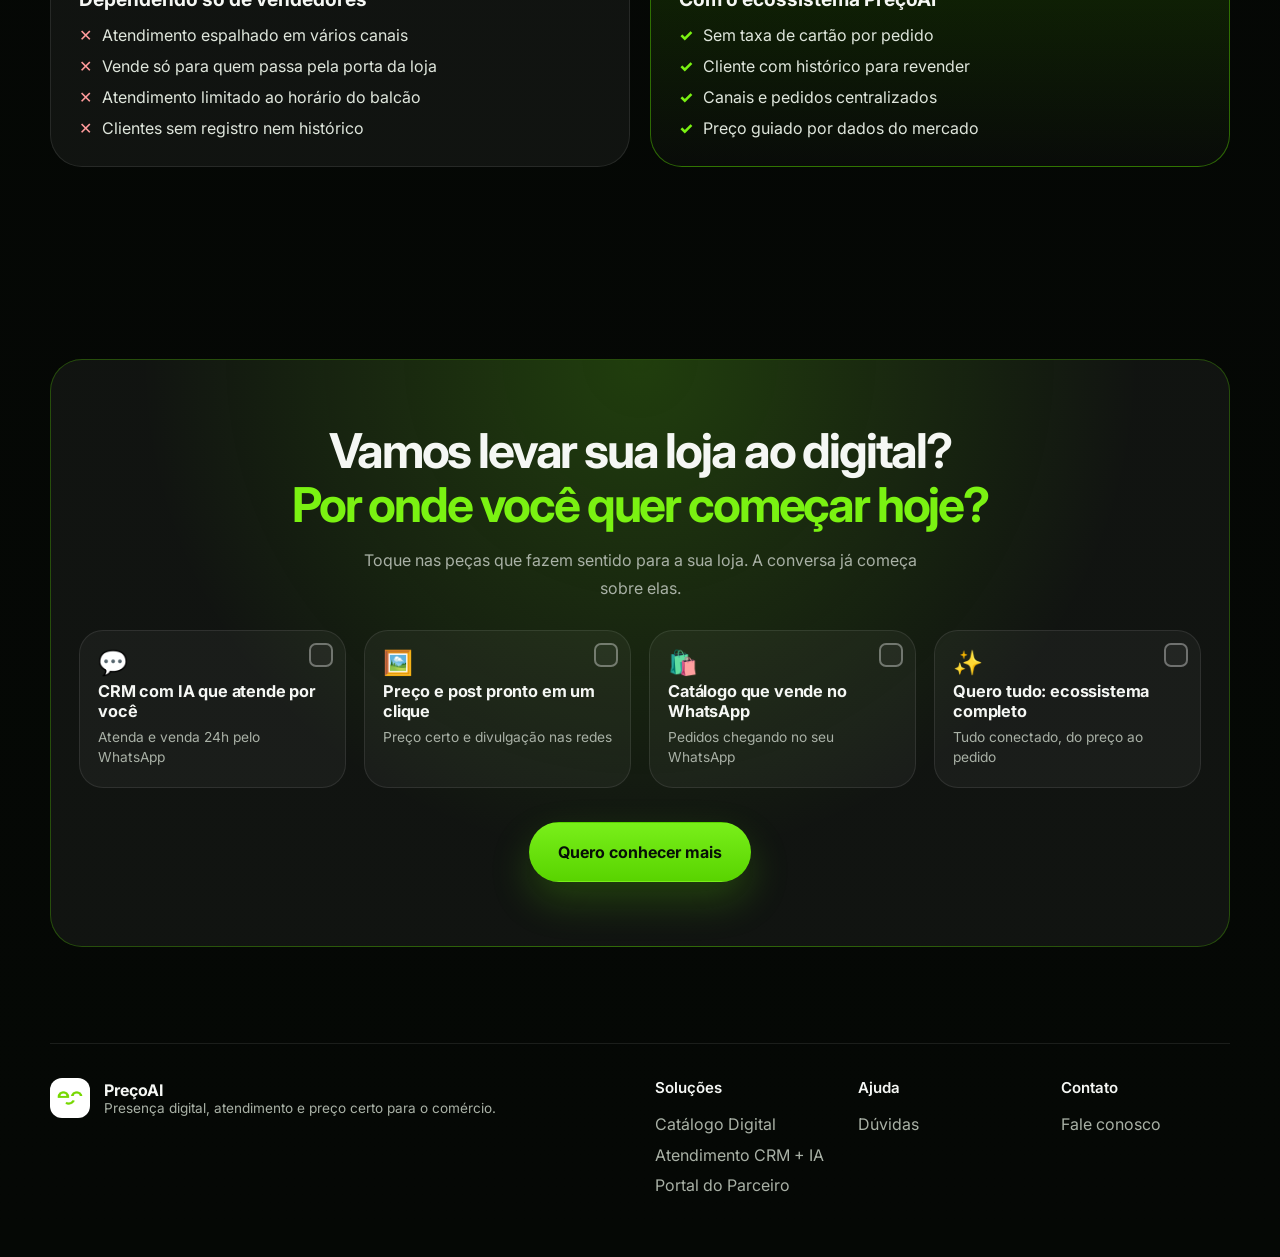
==== commit 6e0a3f7d: "Home: hero com a frase 'Sua loja vendendo 24h com inteligência artificial' e fonte ajustada para cab" ====
--- a/index.html
+++ b/index.html
@@ -32,7 +32,7 @@
 <section class="eco-wrap eco-hero">
   <div class="reveal">
     <span class="eco-kicker"><span class="eyebrow-dot"></span>Ecossistema PreçoAI para o comércio</span>
-    <h1 class="eco-h1">Presença digital, atendimento e <span class="hl">preço certo</span>. Tudo conectado.</h1>
+    <h1 class="eco-h1">Sua loja vendendo 24h com <span class="hl">inteligência artificial</span>.</h1>
     <p class="eco-lead">Ajudamos o comércio a conquistar presença digital, organizar o atendimento, divulgar produtos e aproveitar mais oportunidades de venda. Contrate um módulo ou o ecossistema completo.</p>
     <div class="hero-actions">
       <a class="button button-primary button-large" href="https://wa.me/5595984042260?text=Ol%C3%A1%2C%20quero%20conhecer%20o%20ecossistema%20Pre%C3%A7oAI." target="_blank" rel="noreferrer">Fale conosco</a>
--- a/ecossistema-home.css
+++ b/ecossistema-home.css
@@ -257,3 +257,8 @@
 .interest-card.is-on .interest-check { background: var(--accent-strong); border-color: var(--accent-strong); color: #071007; }
 .interest-card.is-on { border-color: var(--accent-strong); background: var(--accent-soft); box-shadow: 0 14px 36px rgba(89,212,0,.16); }
 @media (max-width: 560px) { .interest-grid { gap: 14px; margin-bottom: 30px; } }
+
+/* Hero da home: frase principal curta e de impacto */
+.eco-hero .eco-h1 { font-size: clamp(2rem, 3.75vw, 3rem); line-height: 1.1; text-wrap: balance; overflow-wrap: break-word; }
+@media (max-width: 980px) { .eco-hero .eco-h1 { font-size: clamp(1.8rem, 6vw, 3.1rem); } }
+@media (max-width: 600px) { .eco-hero .eco-h1 { font-size: clamp(1.6rem, 7.9vw, 2.3rem); } }
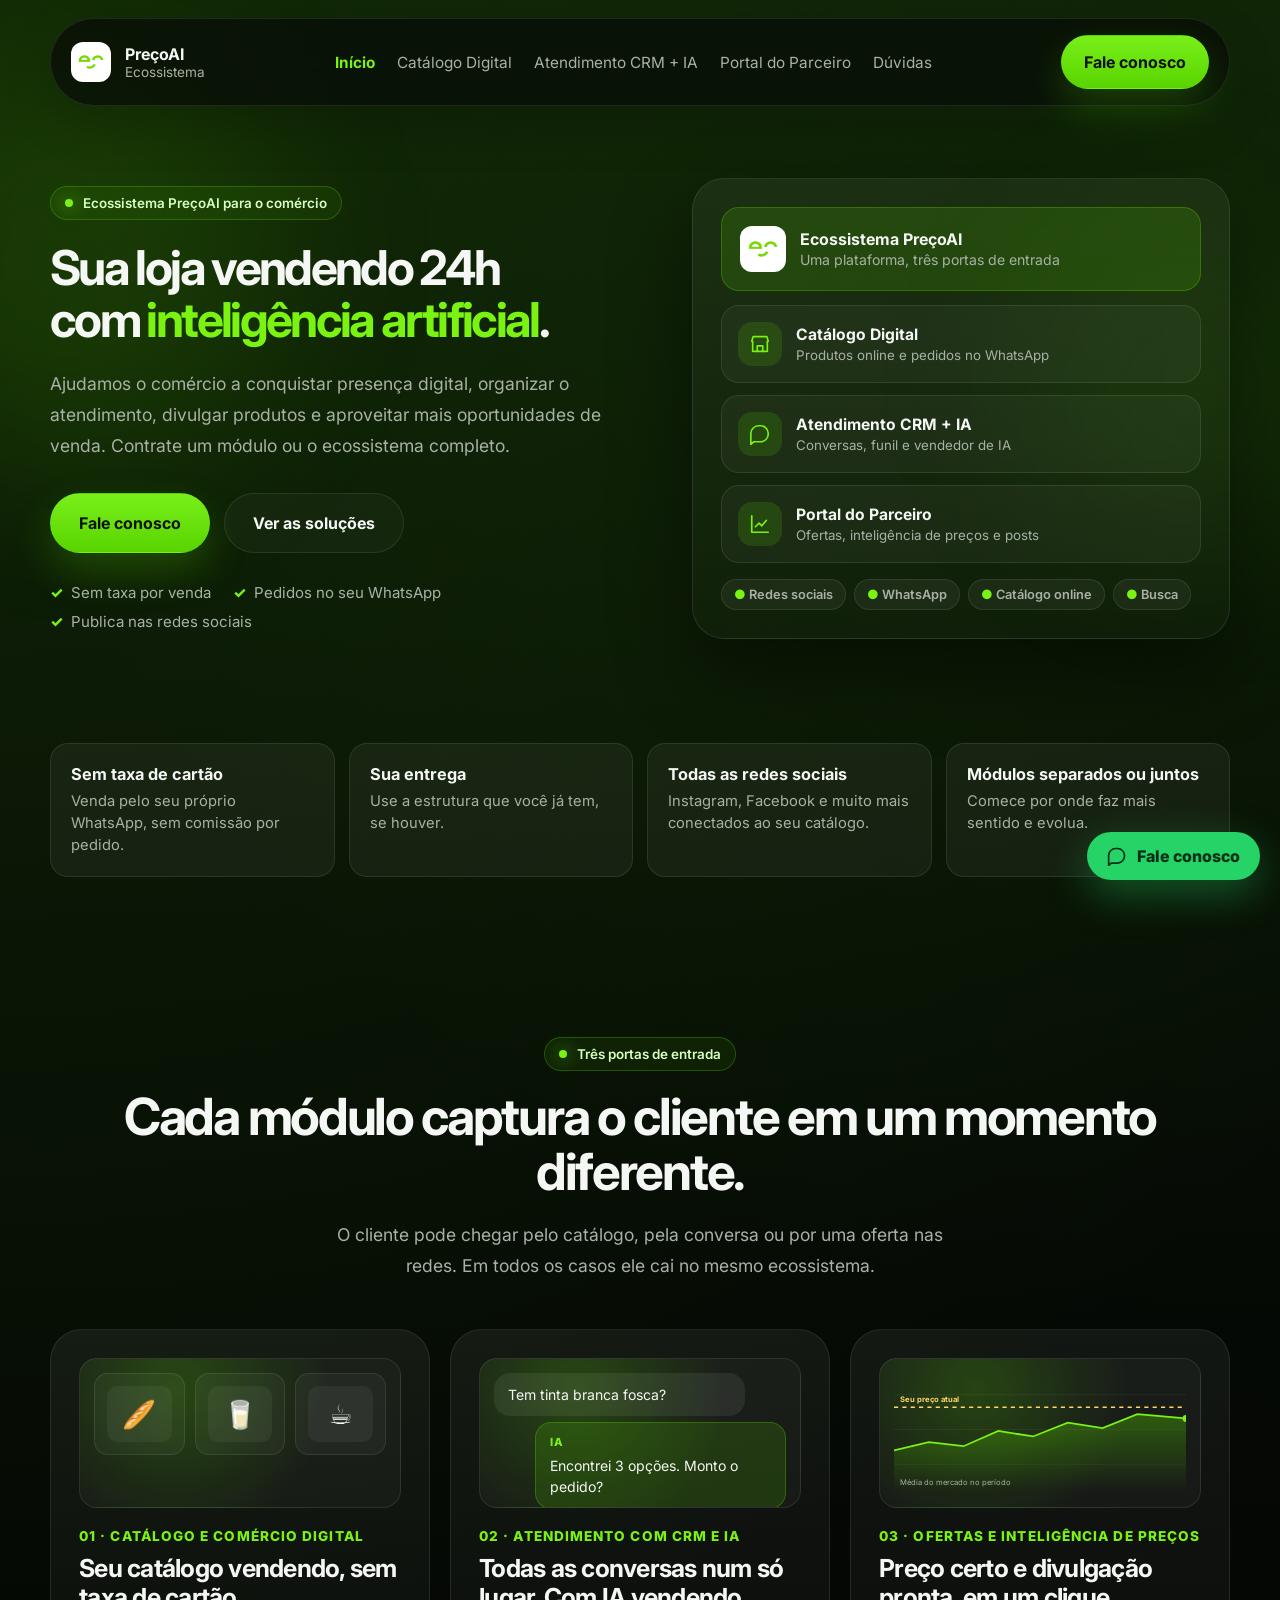
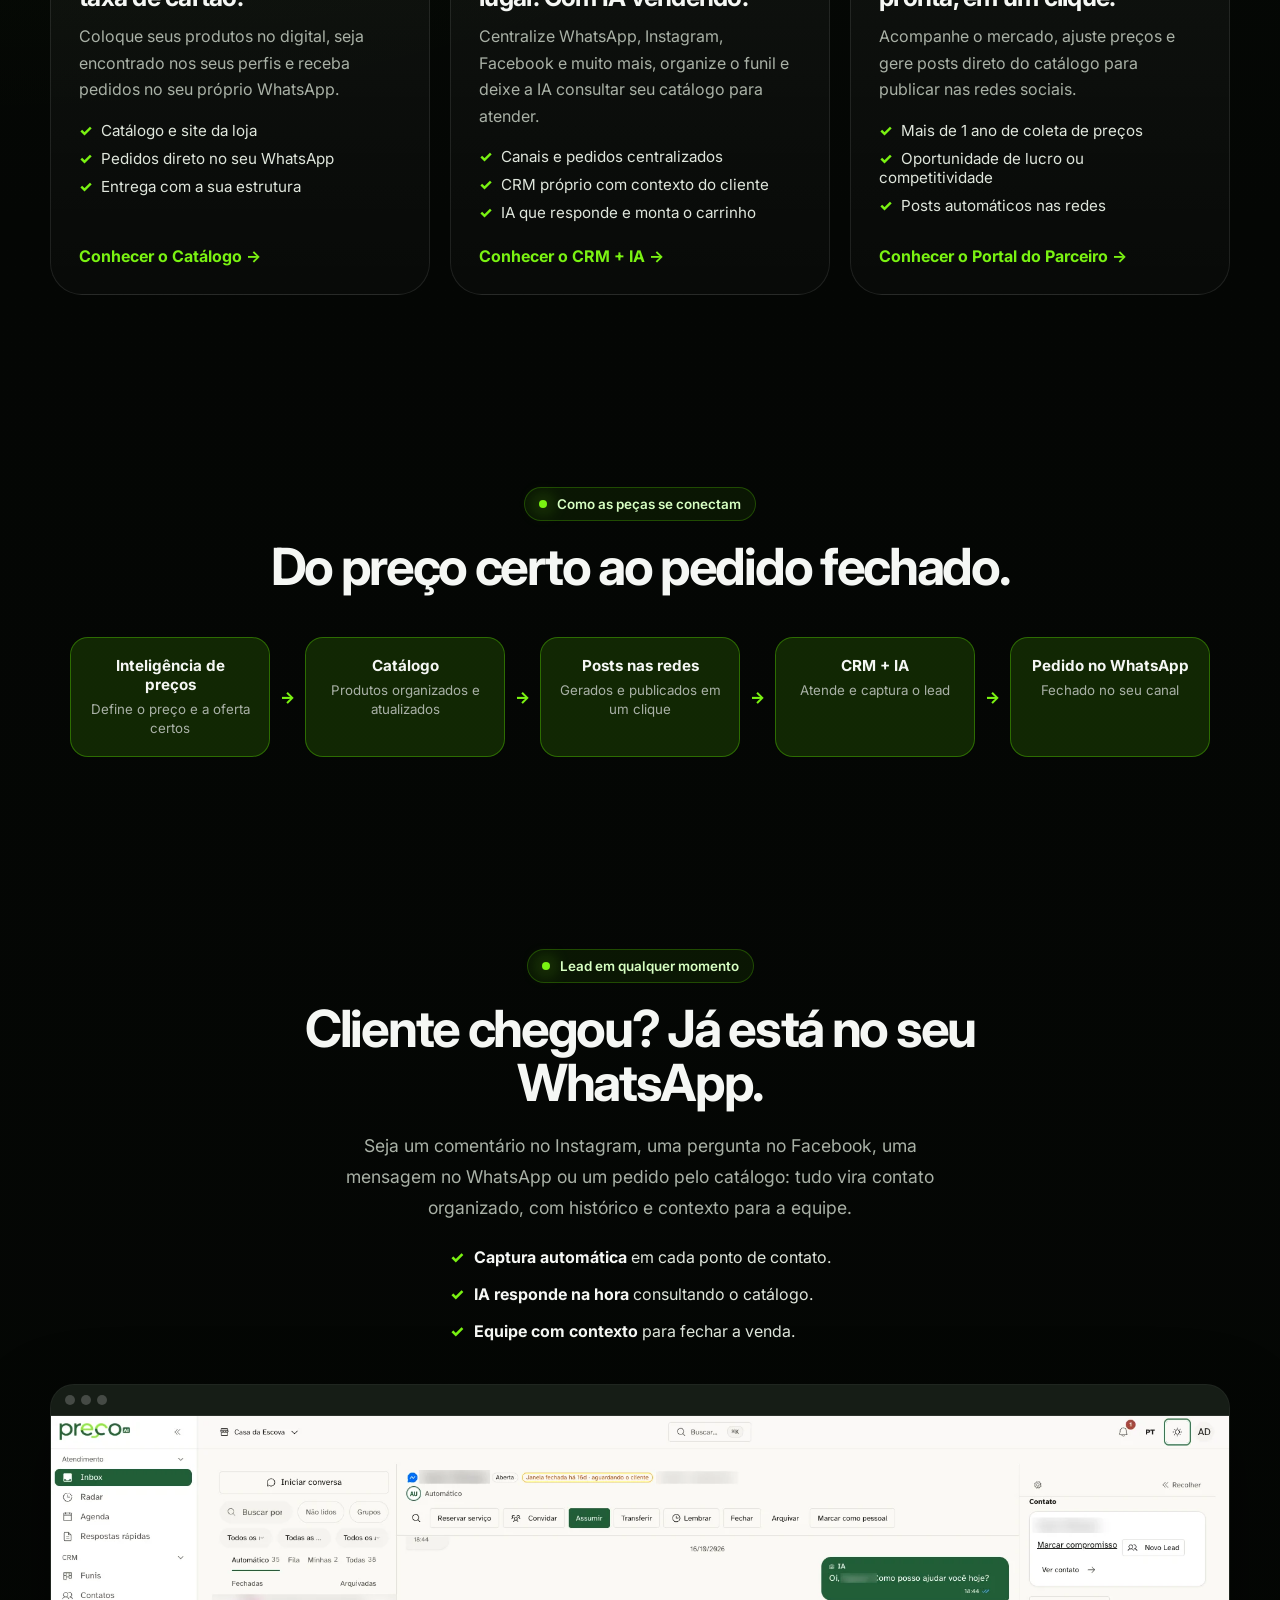
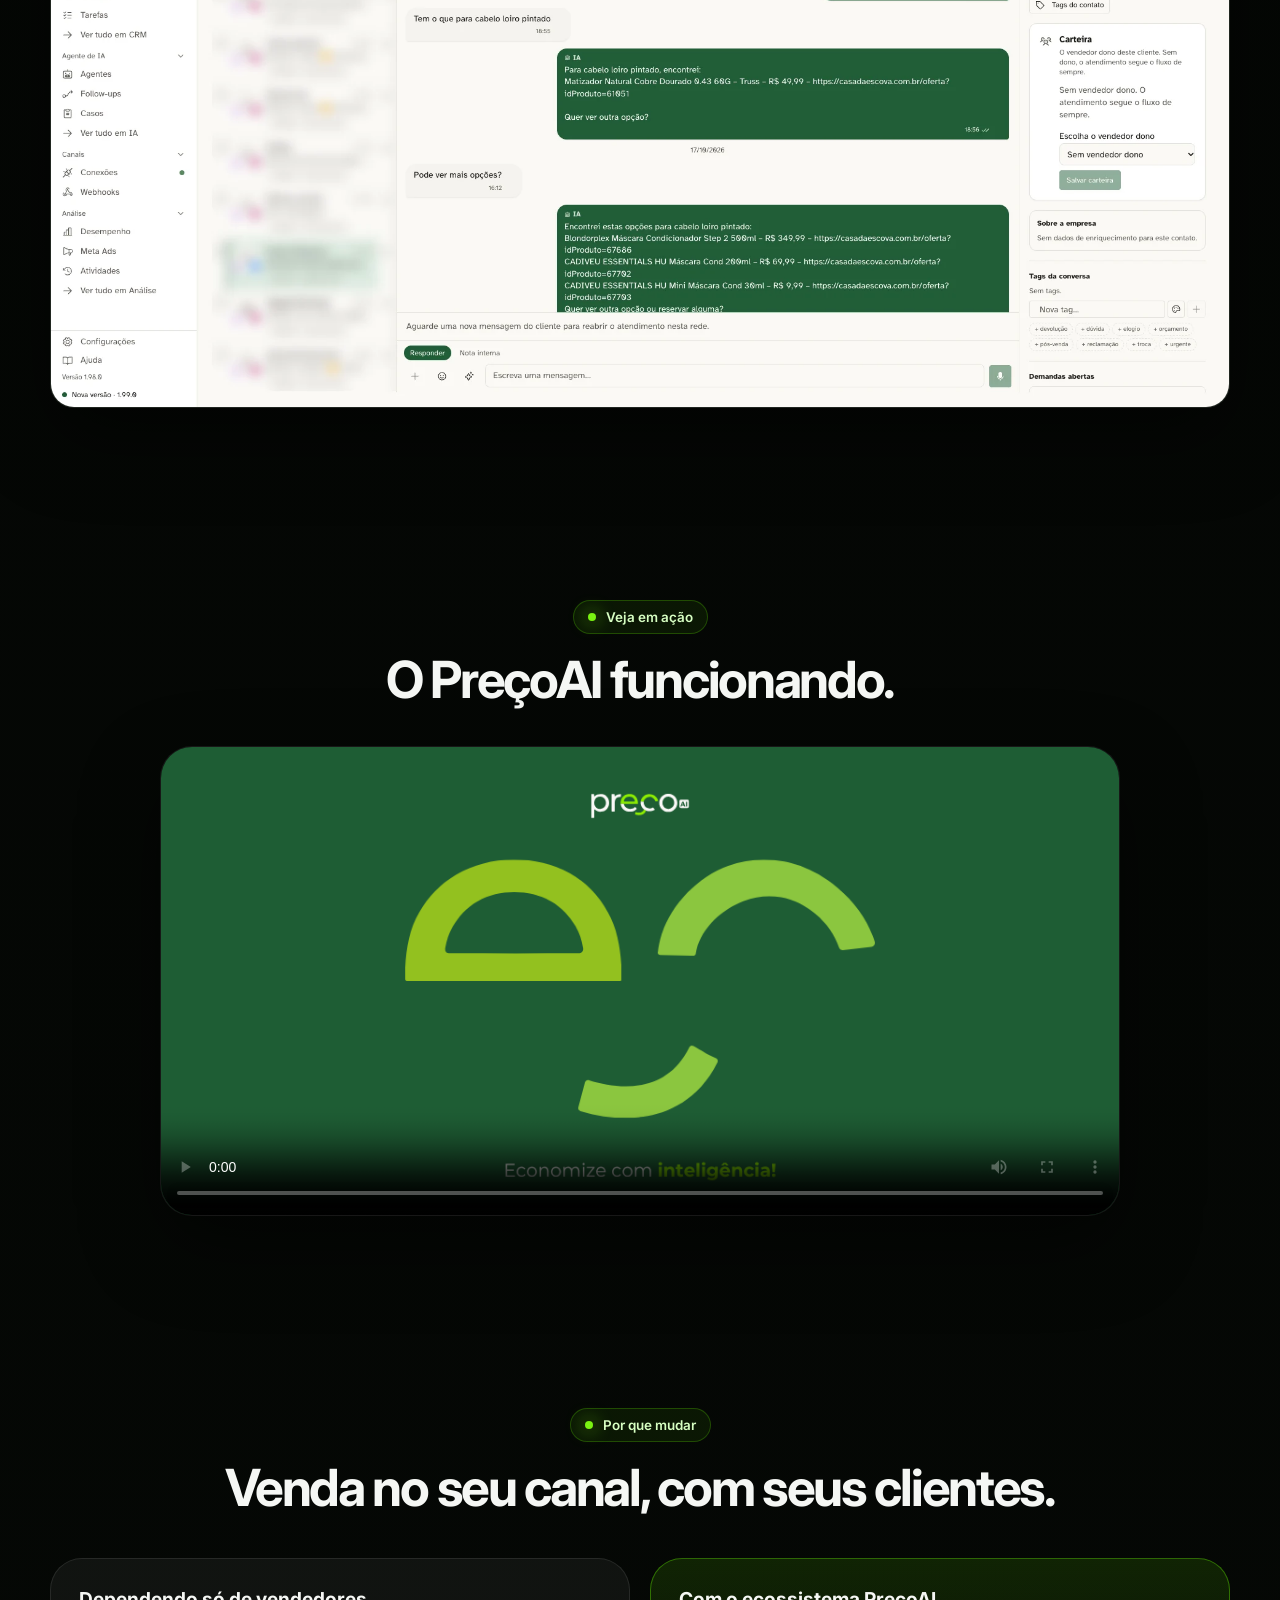
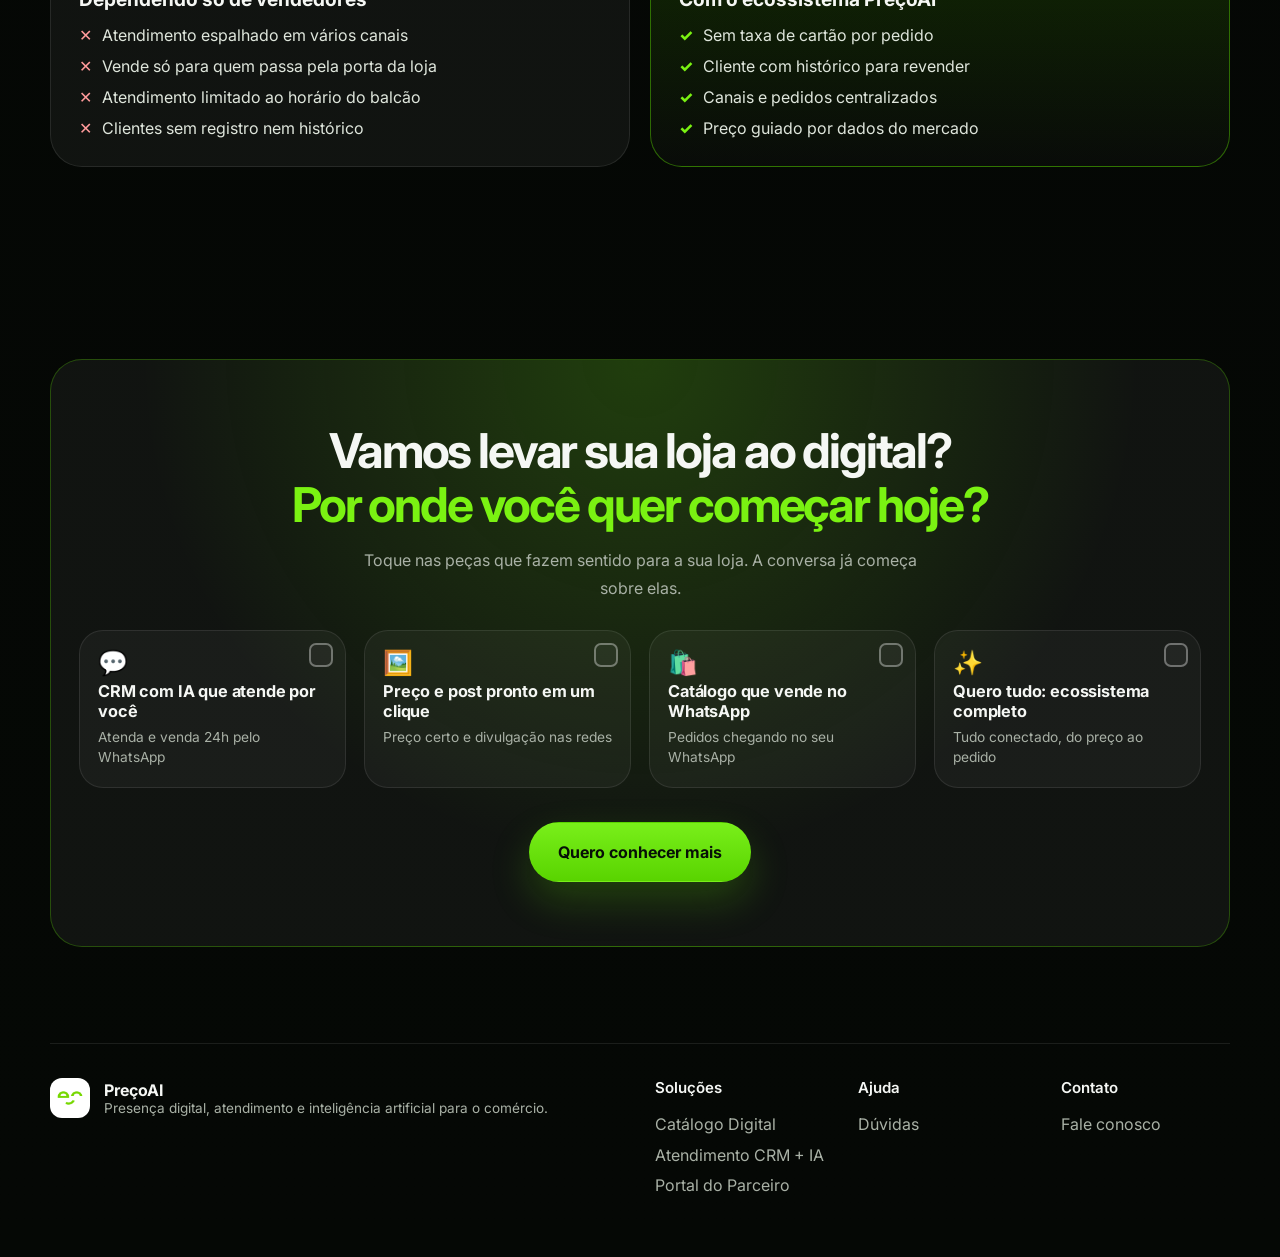
==== commit 118a6b17: "Catálogo: página reorganizada com o papel do catálogo no ecossistema, sem formulário; rodapé alinhad" ====
--- a/index.html
+++ b/index.html
@@ -166,7 +166,7 @@
 
       </main>
       <footer class="footer">
-        <div class="footer-brand"><img src="./assets/favicon-wg.png" alt="" /><div><strong>PreçoAI</strong><span>Presença digital, atendimento e preço certo para o comércio.</span></div></div>
+        <div class="footer-brand"><img src="./assets/favicon-wg.png" alt="" /><div><strong>PreçoAI</strong><span>Presença digital, atendimento e inteligência artificial para o comércio.</span></div></div>
         <div class="footer-columns">
           <div><span>Soluções</span><a href="./catalogo.html">Catálogo Digital</a><a href="./atendimento.html">Atendimento CRM + IA</a><a href="./precos.html">Portal do Parceiro</a></div>
           <div><span>Ajuda</span><a href="./duvidas.html">Dúvidas</a></div>
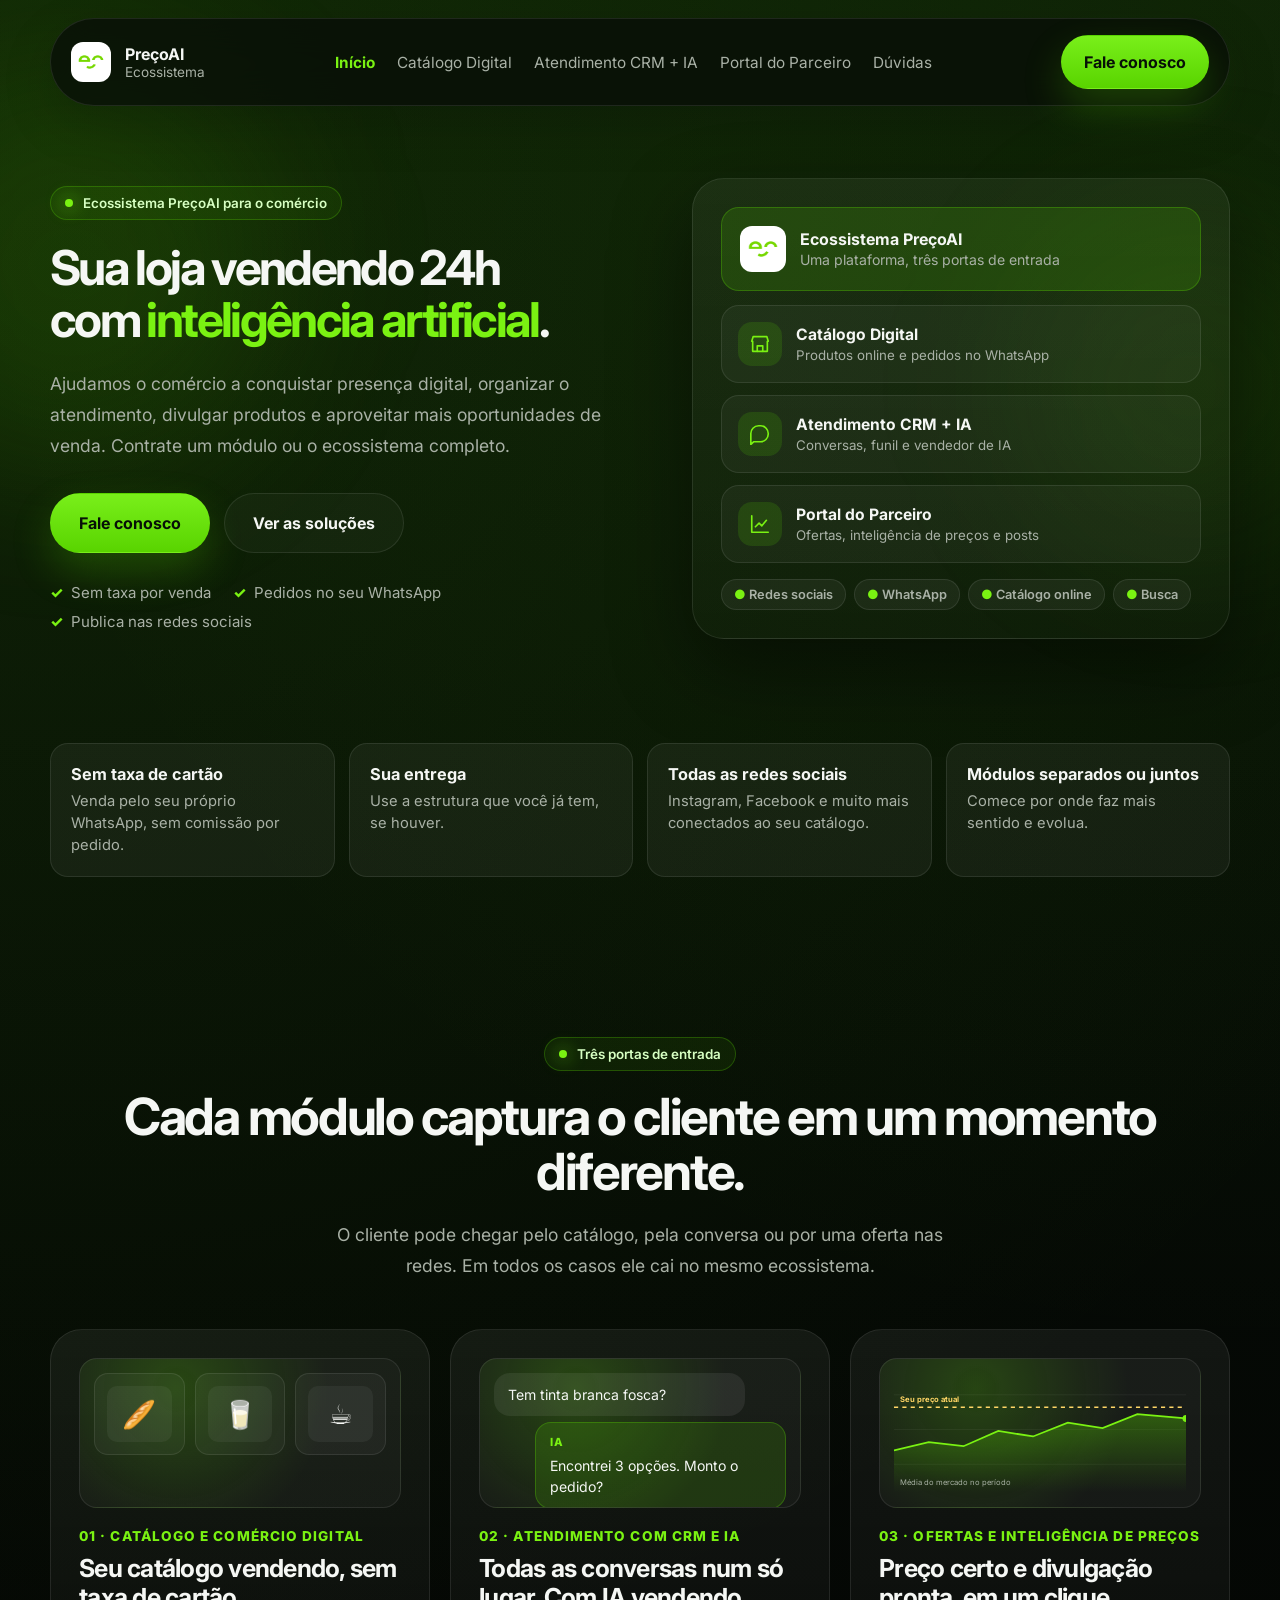
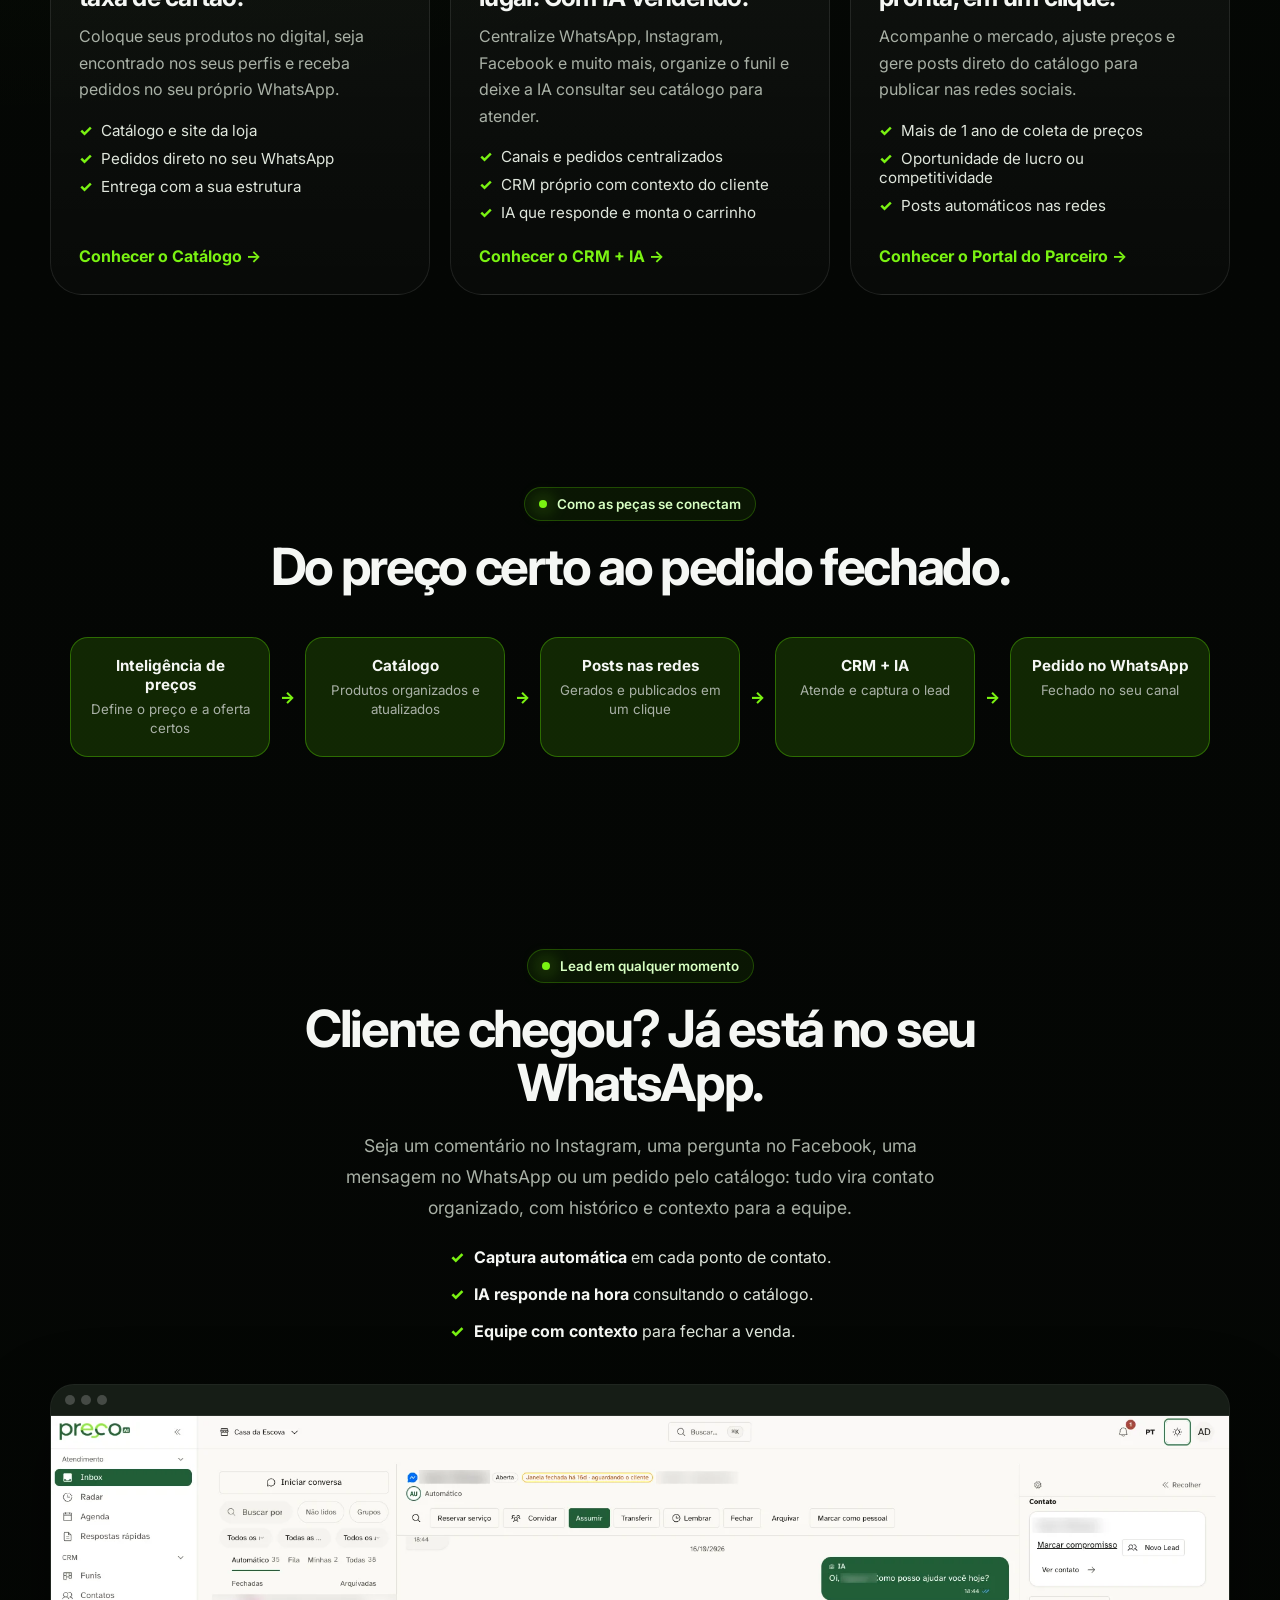
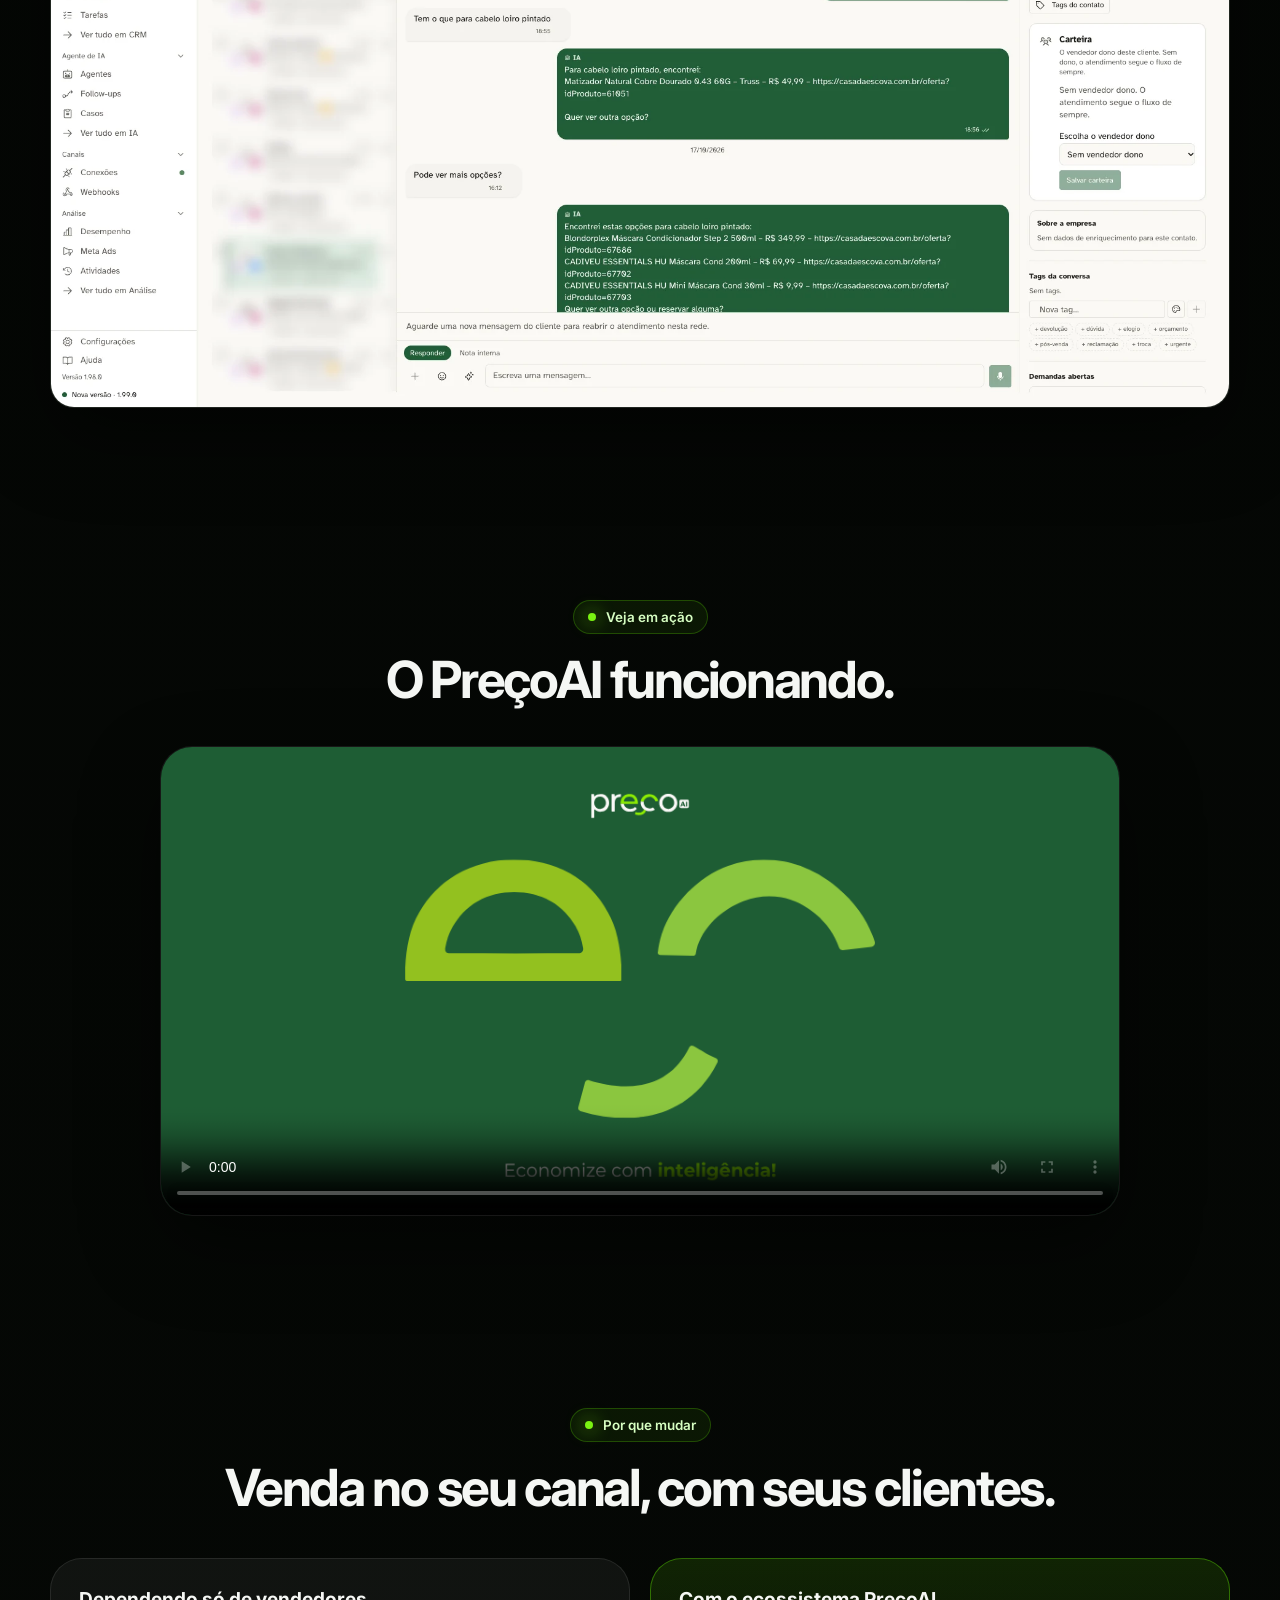
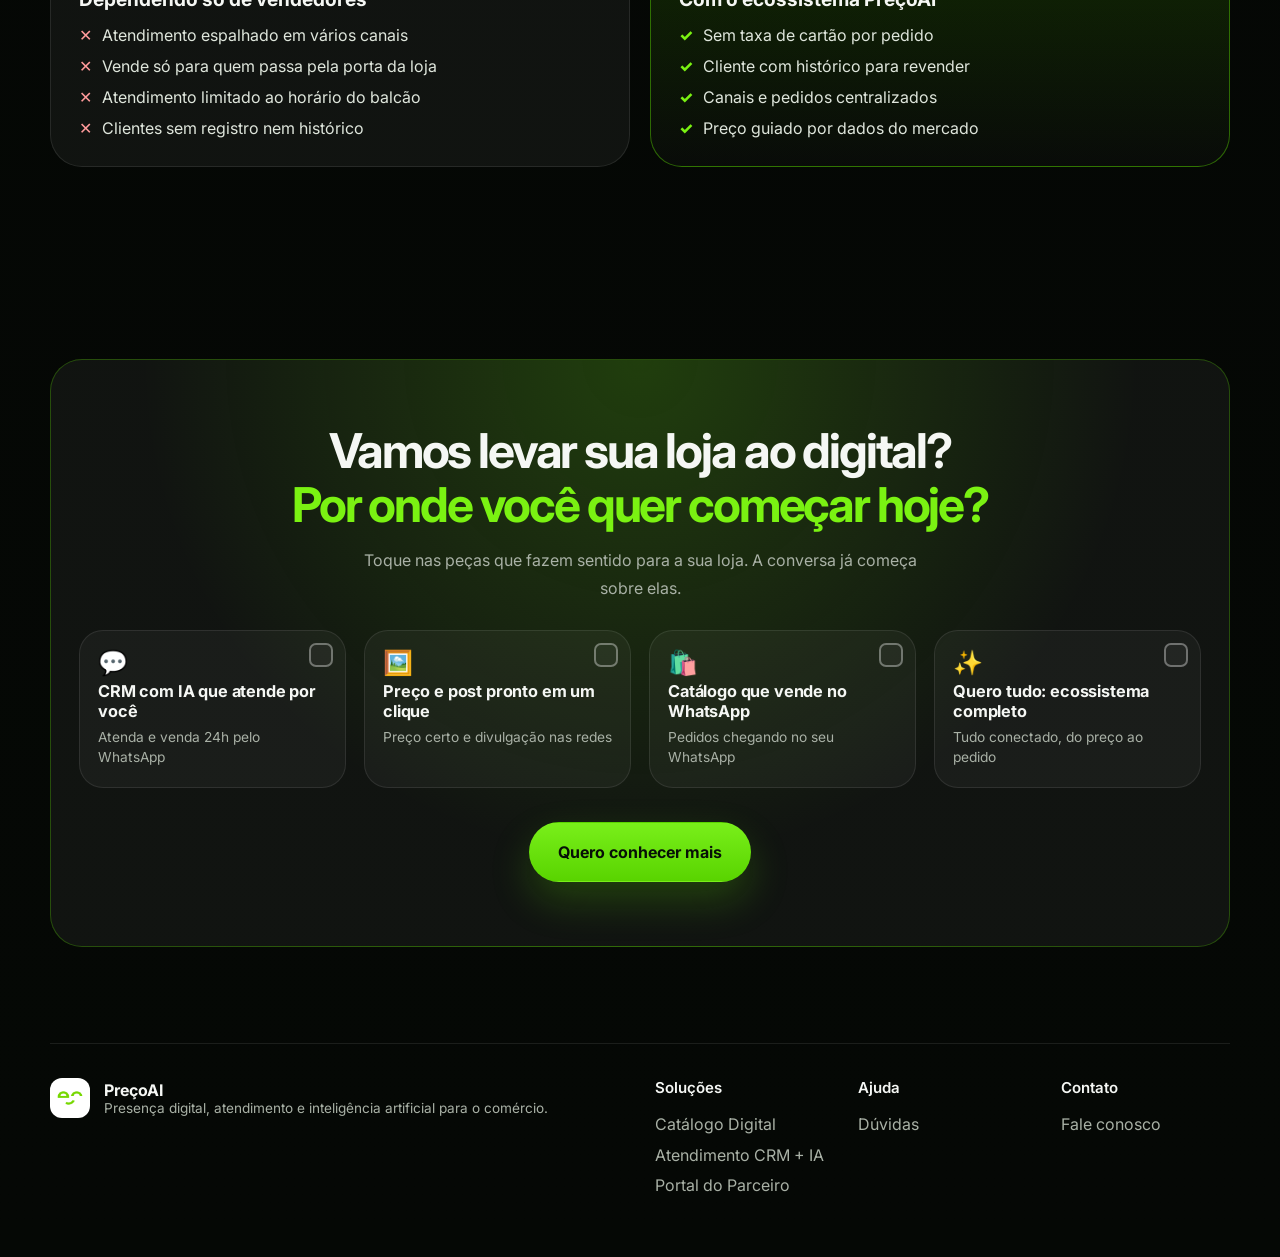
==== commit 5ca85a12: "CRM: página reorganizada (papel no ecossistema, pipeline no meio, automações embaixo, sem formulário" ====
--- a/index.html
+++ b/index.html
@@ -174,9 +174,6 @@
         </div>
       </footer>
     </div>
-    <a class="wa-float" href="https://wa.me/5595984042260?text=Ol%C3%A1%2C%20quero%20conhecer%20o%20ecossistema%20Pre%C3%A7oAI." target="_blank" rel="noreferrer" aria-label="Fale conosco pelo WhatsApp">
-      <svg width="20" height="20" viewBox="0 0 24 24" fill="none" stroke="currentColor" stroke-width="2" stroke-linecap="round" stroke-linejoin="round" aria-hidden="true"><path d="M21 12a8.5 8.5 0 0 1-8.5 8.5H5l-3 3V12A8.5 8.5 0 0 1 10.5 3h2A8.5 8.5 0 0 1 21 12Z"/></svg><span>Fale conosco</span>
-    </a>
     <script src="./script.js?v=20261104b"></script>
   </body>
 </html>
